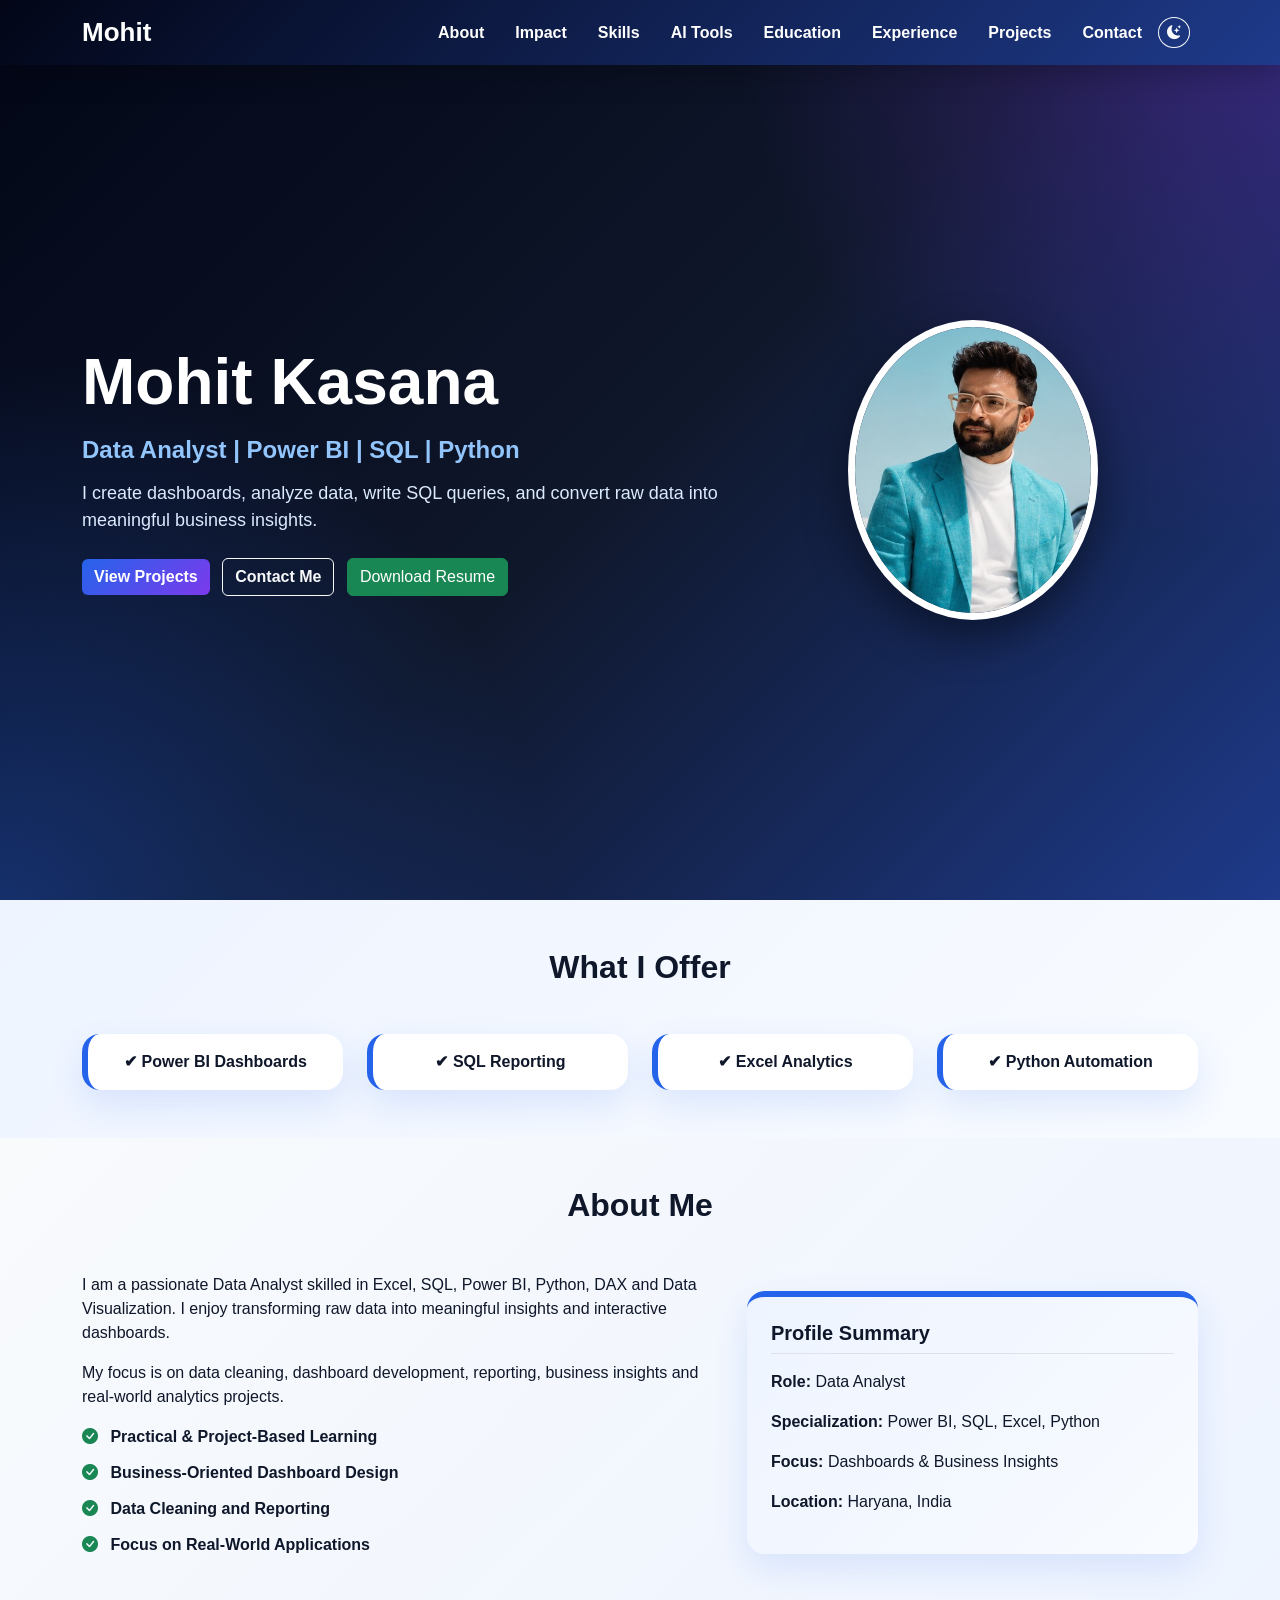
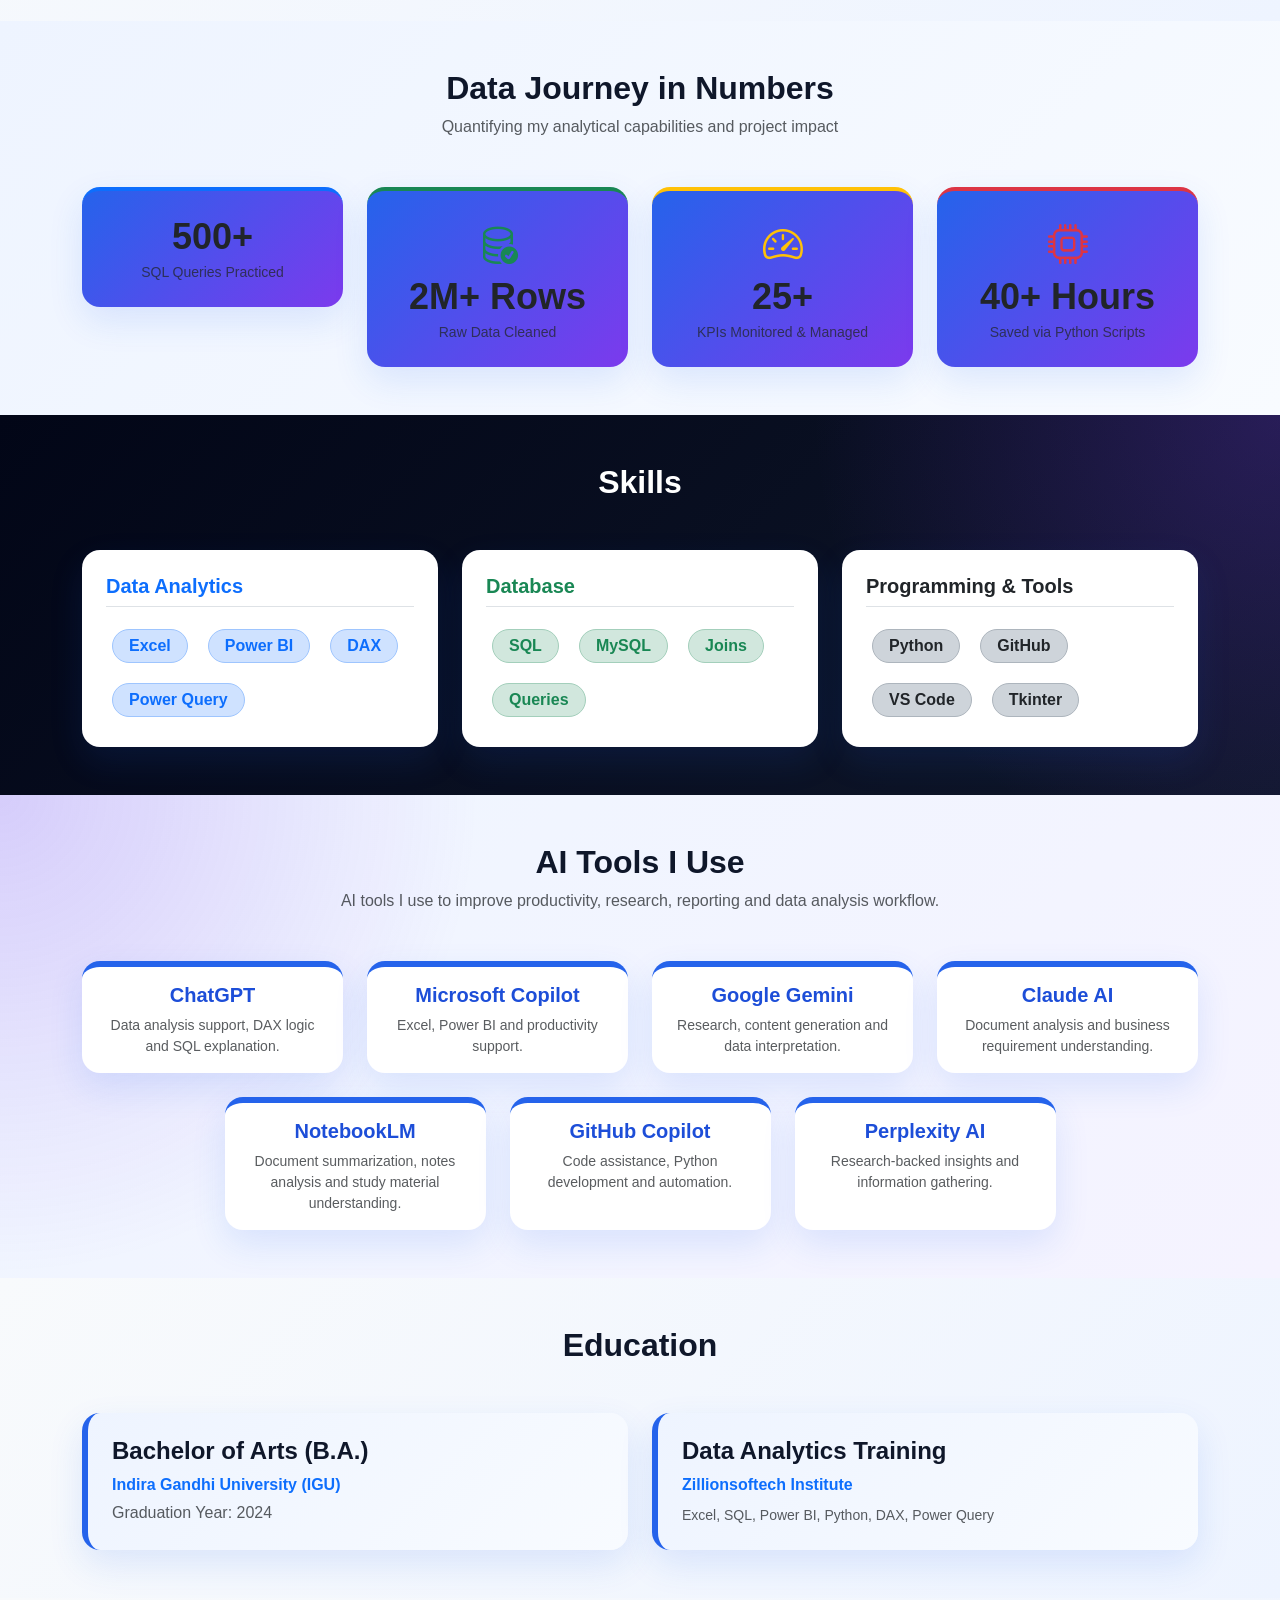
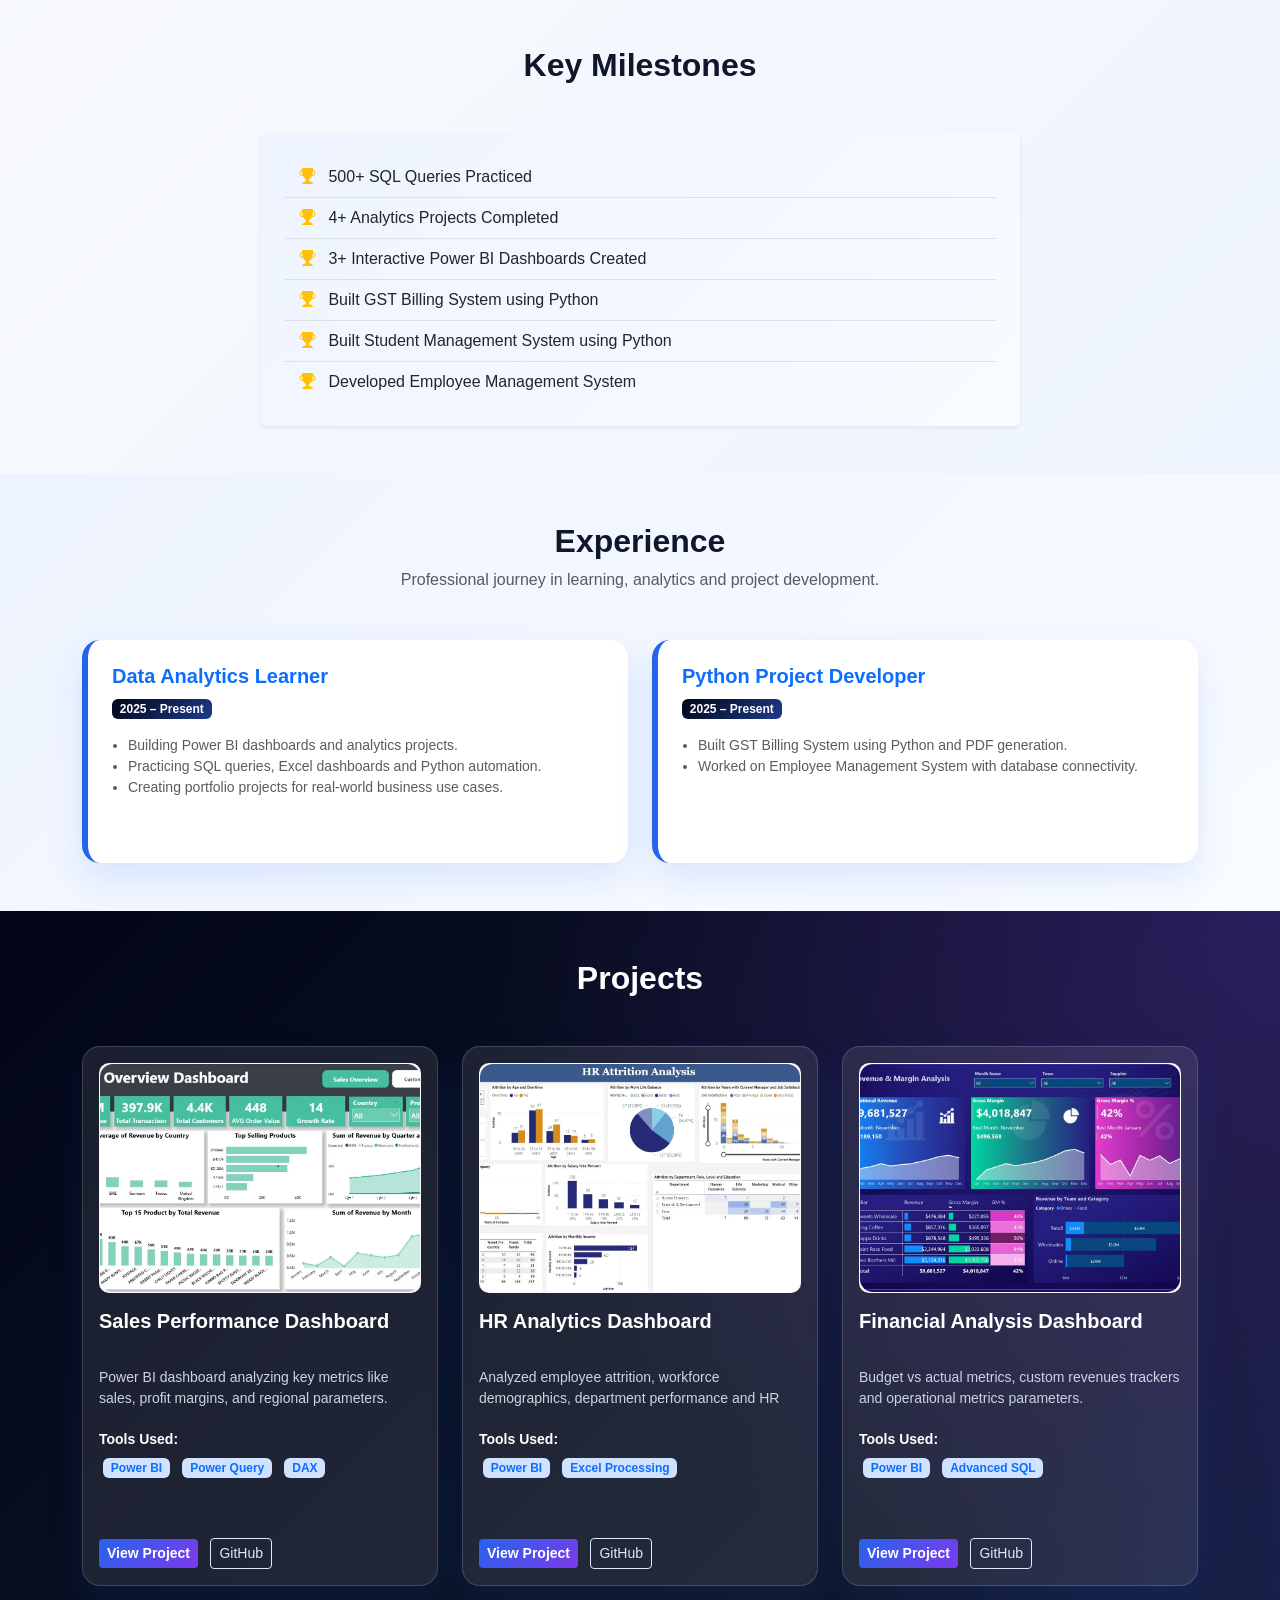
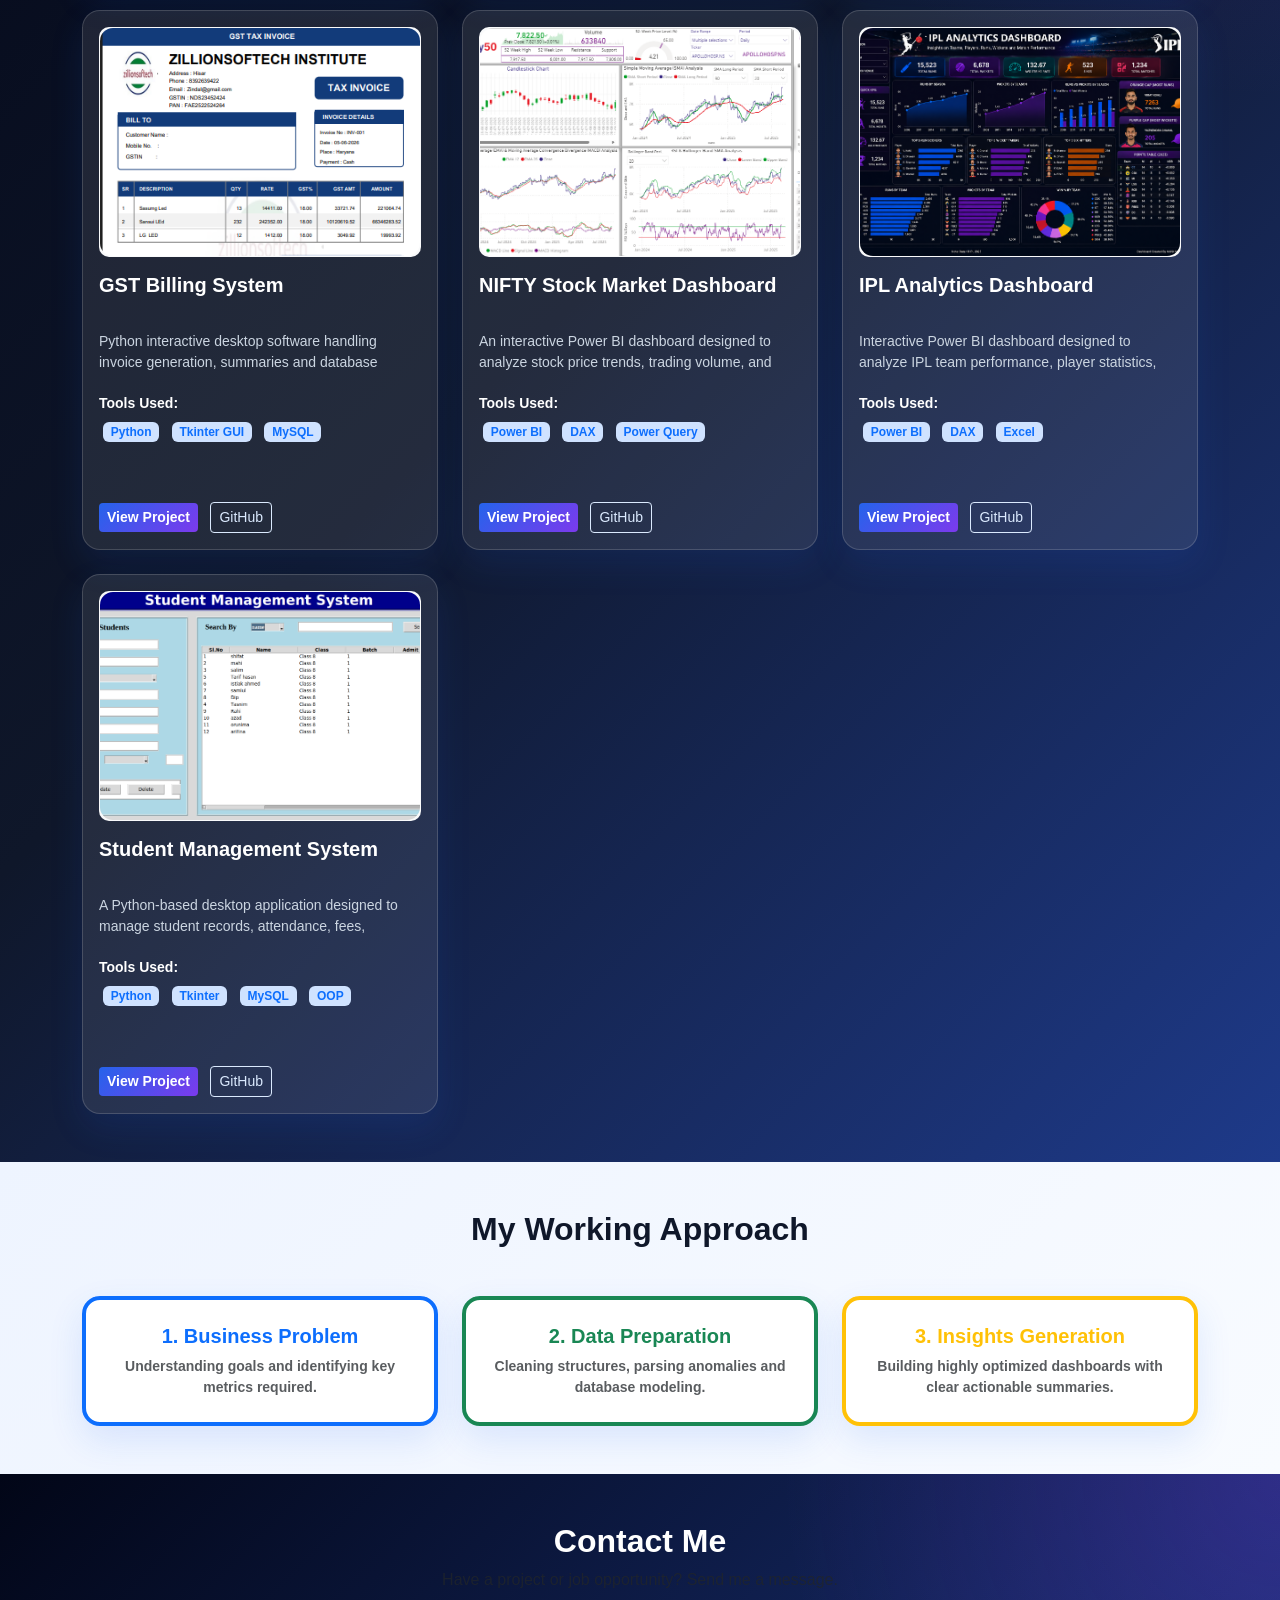
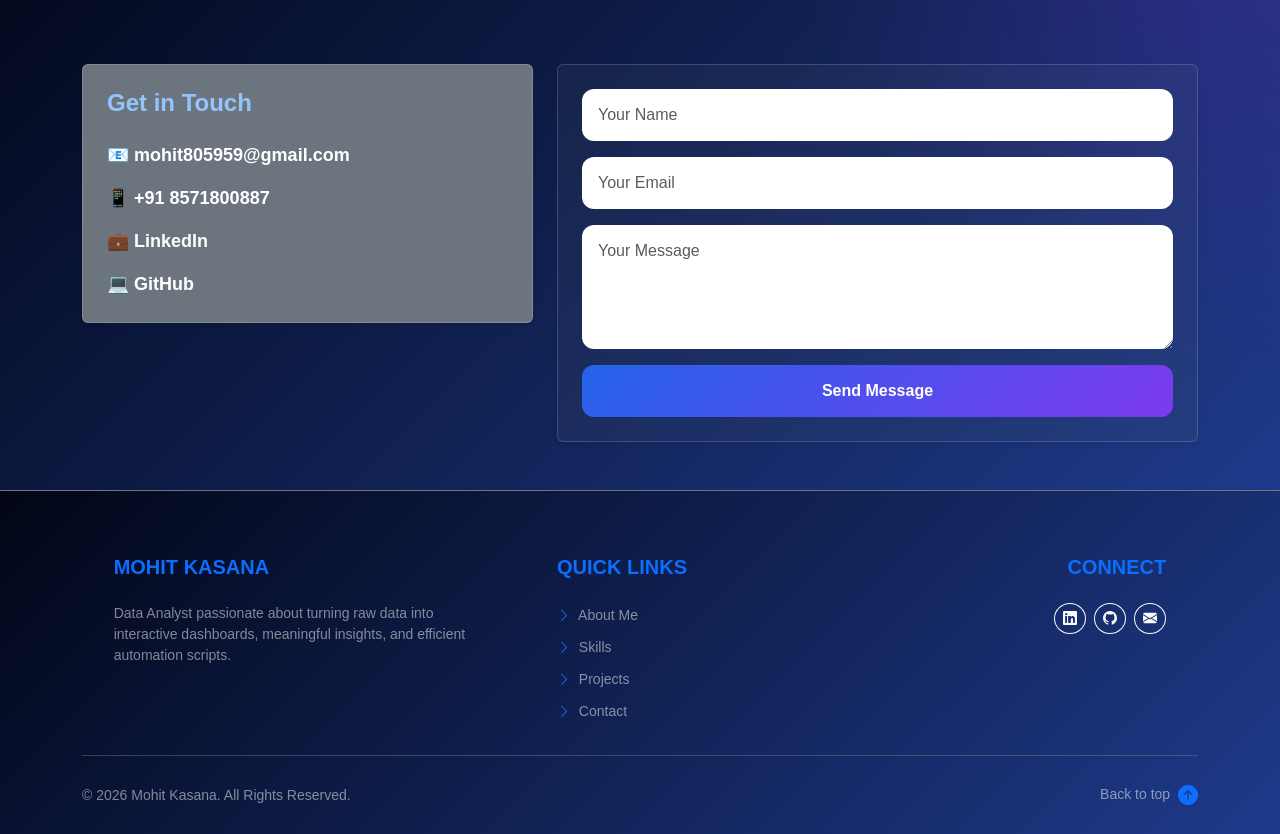
==== index.html @ 84d6a361 "Update index.html" ====
<!DOCTYPE html>
<html lang="en">
<head>
    <meta charset="UTF-8">
    <title>Mohit Kasana | Data Analyst</title>
    <meta name="viewport" content="width=device-width, initial-scale=1">

    <link rel="icon" type="image/x-icon" href="images/favicon.ico">
    <!-- Bootstrap 5 CSS -->
    <link href="https://cdn.jsdelivr.net/npm/bootstrap@5.3.3/dist/css/bootstrap.min.css" rel="stylesheet">
    <!-- Bootstrap Icons -->
    <link href="https://cdn.jsdelivr.net/npm/bootstrap-icons/font/bootstrap-icons.css" rel="stylesheet">
    <link rel="stylesheet" href="style.css">
    
    <style>
        html {
            scroll-behavior: smooth;
        }
        /* Custom Dark Mode Rules */
        [data-bs-theme="dark"] .bg-white,
        [data-bs-theme="dark"] .bg-light {
            background-color: #212529 !important;
            color: #f8f9fa !important;
        }
        [data-bs-theme="dark"] .skill-card, 
        [data-bs-theme="dark"] .project-card,
        [data-bs-theme="dark"] .education-card,
        [data-bs-theme="dark"] .metric-card,
        [data-bs-theme="dark"] .ai-card,
        [data-bs-theme="dark"] .approach-card {
            background-color: #2b3035 !important;
            color: #f8f9fa !important;
        }
        [data-bs-theme="dark"] .text-dark {
            color: #f8f9fa !important;
        }
        .metric-card {
            transition: transform 0.3s ease;
        }
        .metric-card:hover {
            transform: translateY(-5px);
        }
        .embed-container {
            position: relative;
            padding-bottom: 56.25%;
            height: 0;
            overflow: hidden;
            max-width: 100%;
        }
        .embed-container iframe {
            position: absolute;
            top: 0;
            left: 0;
            width: 100%;
            height: 100%;
        }
    </style>
</head>
<body>

<nav class="navbar navbar-expand-lg navbar-dark fixed-top custom-navbar bg-dark">
    <div class="container">
        <a class="navbar-brand fw-bold" href="#">Mohit</a>

        <div class="d-flex align-items-center order-lg-3 ms-2">
            <button class="btn btn-outline-light btn-sm rounded-circle me-2" id="darkModeToggle" title="Toggle Dark/Light Mode">
                <i class="bi bi-moon-stars-fill"></i>
            </button>
        </div>

        <button class="navbar-toggler" data-bs-toggle="collapse" data-bs-target="#menu" aria-controls="menu" aria-expanded="false" aria-label="Toggle navigation">
            <span class="navbar-toggler-icon"></span>
        </button>

        <div class="collapse navbar-collapse" id="menu">
            <ul class="navbar-nav ms-auto">
                <li class="nav-item"><a class="nav-link" href="#about">About</a></li>
                <li class="nav-item"><a class="nav-link" href="#metrics">Impact</a></li>
                <li class="nav-item"><a class="nav-link" href="#skills">Skills</a></li>
                <li class="nav-item"><a class="nav-link" href="#ai-tools">AI Tools</a></li>
                <li class="nav-item"><a class="nav-link" href="#education">Education</a></li>
                <li class="nav-item"><a class="nav-link" href="#experience">Experience</a></li>
                <li class="nav-item"><a class="nav-link" href="#projects">Projects</a></li>
                <li class="nav-item"><a class="nav-link" href="#contact">Contact</a></li>
            </ul>
        </div>
    </div>
</nav>

<!-- Hero Section -->
<section class="hero" style="padding-top: 100px; padding-bottom: 60px;">
    <div class="container">
        <div class="row align-items-center">
            <div class="col-md-7">
                <h1>Mohit Kasana</h1>
                <h4>Data Analyst | Power BI | SQL | Python</h4>
                <p>
                    I create dashboards, analyze data, write SQL queries,
                    and convert raw data into meaningful business insights.
                </p>
                <div class="hero-buttons mt-4">
                    <a href="#projects" class="btn btn-primary me-2">View Projects</a>
                    <a href="#contact" class="btn btn-outline-light me-2">Contact Me</a>
                    <a href="resume.pdf" download class="btn btn-success">Download Resume</a>
                </div>
            </div>
            <div class="col-md-5 text-center mt-4 mt-md-0">
                <img src="images/profile.jpg" class="profile-img img-fluid rounded-circle" alt="Mohit Kasana" style="max-width: 250px;">
            </div>
        </div>
    </div>
</section>

<!-- Offers Section -->
<section class="section bg-light py-5">
    <div class="container">
        <h2 class="text-center mb-5 fw-bold">What I Offer</h2>
        <div class="row g-4">
            <div class="col-md-3">
                <div class="offer-card p-3 text-center shadow-sm bg-white rounded fw-semibold">✔ Power BI Dashboards</div>
            </div>
            <div class="col-md-3">
                <div class="offer-card p-3 text-center shadow-sm bg-white rounded fw-semibold">✔ SQL Reporting</div>
            </div>
            <div class="col-md-3">
                <div class="offer-card p-3 text-center shadow-sm bg-white rounded fw-semibold">✔ Excel Analytics</div>
            </div>
            <div class="col-md-3">
                <div class="offer-card p-3 text-center shadow-sm bg-white rounded fw-semibold">✔ Python Automation</div>
            </div>
        </div>
    </div>
</section>

<!-- About Section -->
<section id="about" class="section py-5">
    <div class="container">
        <h2 class="text-center mb-5 fw-bold">About Me</h2>
        <div class="row align-items-center">
            <div class="col-md-7">
                <p>
                    I am a passionate Data Analyst skilled in Excel, SQL, Power BI,
                    Python, DAX and Data Visualization. I enjoy transforming raw data
                    into meaningful insights and interactive dashboards.
                </p>
                <p>
                    My focus is on data cleaning, dashboard development, reporting,
                    business insights and real-world analytics projects.
                </p>
                <ul class="check-list list-unstyled fs-6 mt-3">
                    <li class="mb-2"><i class="bi bi-check-circle-fill text-success me-2"></i> Practical & Project-Based Learning</li>
                    <li class="mb-2"><i class="bi bi-check-circle-fill text-success me-2"></i> Business-Oriented Dashboard Design</li>
                    <li class="mb-2"><i class="bi bi-check-circle-fill text-success me-2"></i> Data Cleaning and Reporting</li>
                    <li class="mb-2"><i class="bi bi-check-circle-fill text-success me-2"></i> Focus on Real-World Applications</li>
                </ul>
            </div>
            <div class="col-md-5 mt-4 mt-md-0">
                <div class="summary-box p-4 bg-light shadow-sm rounded">
                    <h5 class="border-bottom pb-2 mb-3 fw-bold">Profile Summary</h5>
                    <p><b>Role:</b> Data Analyst</p>
                    <p><b>Specialization:</b> Power BI, SQL, Excel, Python</p>
                    <p><b>Focus:</b> Dashboards & Business Insights</p>
                    <p><b>Location:</b> Haryana, India</p>
                </div>
            </div>
        </div>
    </div>
</section>

<!-- Metrics Section -->
<section id="metrics" class="section bg-light py-5">
    <div class="container">
        <h2 class="text-center mb-2 fw-bold">Data Journey in Numbers</h2>
        <p class="text-center text-muted mb-5">Quantifying my analytical capabilities and project impact</p>
        <div class="row g-4 text-center">
            <div class="col-md-3 col-sm-6">
                <div class="metric-card p-4 bg-white shadow-sm rounded border-top border-primary border-4">
                    <i class="bi bi-terminal-box text-primary fs-1 mb-2"></i>
                    <h3 class="fw-bold text-dark m-0">500+</h3>
                    <p class="text-muted small mb-0 mt-1">SQL Queries Practiced</p>
                </div>
            </div>
            <div class="col-md-3 col-sm-6">
                <div class="metric-card p-4 bg-white shadow-sm rounded border-top border-success border-4">
                    <i class="bi bi-database-check text-success fs-1 mb-2"></i>
                    <h3 class="fw-bold text-dark m-0">2M+ Rows</h3>
                    <p class="text-muted small mb-0 mt-1">Raw Data Cleaned</p>
                </div>
            </div>
            <div class="col-md-3 col-sm-6">
                <div class="metric-card p-4 bg-white shadow-sm rounded border-top border-warning border-4">
                    <i class="bi bi-speedometer2 text-warning fs-1 mb-2"></i>
                    <h3 class="fw-bold text-dark m-0">25+</h3>
                    <p class="text-muted small mb-0 mt-1">KPIs Monitored & Managed</p>
                </div>
            </div>
            <div class="col-md-3 col-sm-6">
                <div class="metric-card p-4 bg-white shadow-sm rounded border-top border-danger border-4">
                    <i class="bi bi-cpu text-danger fs-1 mb-2"></i>
                    <h3 class="fw-bold text-dark m-0">40+ Hours</h3>
                    <p class="text-muted small mb-0 mt-1">Saved via Python Scripts</p>
                </div>
            </div>
        </div>
    </div>
</section>

<!-- Skills Section -->
<section id="skills" class="section py-5">
    <div class="container">
        <h2 class="text-center mb-5 fw-bold">Skills</h2>
        <div class="row g-4">
            <div class="col-md-4">
                <div class="skill-card p-4 bg-white shadow-sm rounded h-100 border-0">
                    <h5 class="border-bottom pb-2 mb-3 text-primary fw-bold">Data Analytics</h5>
                    <div class="d-flex flex-wrap gap-2">
                        <span class="badge bg-primary-subtle text-primary border border-primary-subtle px-3 py-2 rounded-pill fs-6">Excel</span>
                        <span class="badge bg-primary-subtle text-primary border border-primary-subtle px-3 py-2 rounded-pill fs-6">Power BI</span>
                        <span class="badge bg-primary-subtle text-primary border border-primary-subtle px-3 py-2 rounded-pill fs-6">DAX</span>
                        <span class="badge bg-primary-subtle text-primary border border-primary-subtle px-3 py-2 rounded-pill fs-6">Power Query</span>
                    </div>
                </div>
            </div>
            <div class="col-md-4">
                <div class="skill-card p-4 bg-white shadow-sm rounded h-100 border-0">
                    <h5 class="border-bottom pb-2 mb-3 text-success fw-bold">Database</h5>
                    <div class="d-flex flex-wrap gap-2">
                        <span class="badge bg-success-subtle text-success border border-success-subtle px-3 py-2 rounded-pill fs-6">SQL</span>
                        <span class="badge bg-success-subtle text-success border border-success-subtle px-3 py-2 rounded-pill fs-6">MySQL</span>
                        <span class="badge bg-success-subtle text-success border border-success-subtle px-3 py-2 rounded-pill fs-6">Joins</span>
                        <span class="badge bg-success-subtle text-success border border-success-subtle px-3 py-2 rounded-pill fs-6">Queries</span>
                    </div>
                </div>
            </div>
            <div class="col-md-4">
                <div class="skill-card p-4 bg-white shadow-sm rounded h-100 border-0">
                    <h5 class="border-bottom pb-2 mb-3 text-dark fw-bold">Programming & Tools</h5>
                    <div class="d-flex flex-wrap gap-2">
                        <span class="badge bg-dark-subtle text-dark border border-dark-subtle px-3 py-2 rounded-pill fs-6">Python</span>
                        <span class="badge bg-dark-subtle text-dark border border-dark-subtle px-3 py-2 rounded-pill fs-6">GitHub</span>
                        <span class="badge bg-dark-subtle text-dark border border-dark-subtle px-3 py-2 rounded-pill fs-6">VS Code</span>
                        <span class="badge bg-dark-subtle text-dark border border-dark-subtle px-3 py-2 rounded-pill fs-6">Tkinter</span>
                    </div>
                </div>
            </div>
        </div>
    </div>
</section>

<!-- AI Tools Section -->
<section id="ai-tools" class="section bg-light py-5">
    <div class="container">
        <h2 class="text-center mb-2 fw-bold">AI Tools I Use</h2>
        <p class="text-center text-muted mb-5">AI tools I use to improve productivity, research, reporting and data analysis workflow.</p>
        <div class="row g-4 justify-content-center">
            <div class="col-md-4 col-lg-3">
                <div class="ai-card p-3 bg-white shadow-sm rounded h-100 text-center">
                    <h5 class="fw-bold">ChatGPT</h5>
                    <p class="small text-muted mb-0">Data analysis support, DAX logic and SQL explanation.</p>
                </div>
            </div>
            <div class="col-md-4 col-lg-3">
                <div class="ai-card p-3 bg-white shadow-sm rounded h-100 text-center">
                    <h5 class="fw-bold">Microsoft Copilot</h5>
                    <p class="small text-muted mb-0">Excel, Power BI and productivity support.</p>
                </div>
            </div>
            <div class="col-md-4 col-lg-3">
                <div class="ai-card p-3 bg-white shadow-sm rounded h-100 text-center">
                    <h5 class="fw-bold">Google Gemini</h5>
                    <p class="small text-muted mb-0">Research, content generation and data interpretation.</p>
                </div>
            </div>
            <div class="col-md-4 col-lg-3">
                <div class="ai-card p-3 bg-white shadow-sm rounded h-100 text-center">
                    <h5 class="fw-bold">Claude AI</h5>
                    <p class="small text-muted mb-0">Document analysis and business requirement understanding.</p>
                </div>
            </div>
            <div class="col-md-4 col-lg-3">
                <div class="ai-card p-3 bg-white shadow-sm rounded h-100 text-center">
                    <h5 class="fw-bold">NotebookLM</h5>
                    <p class="small text-muted mb-0">Document summarization, notes analysis and study material understanding.</p>
                </div>
            </div>
            <div class="col-md-4 col-lg-3">
                <div class="ai-card p-3 bg-white shadow-sm rounded h-100 text-center">
                    <h5 class="fw-bold">GitHub Copilot</h5>
                    <p class="small text-muted mb-0">Code assistance, Python development and automation.</p>
                </div>
            </div>
            <div class="col-md-4 col-lg-3">
                <div class="ai-card p-3 bg-white shadow-sm rounded h-100 text-center">
                    <h5 class="fw-bold">Perplexity AI</h5>
                    <p class="small text-muted mb-0">Research-backed insights and information gathering.</p>
                </div>
            </div>
        </div>
    </div>
</section>

<!-- Education Section -->
<section id="education" class="section py-5">
    <div class="container">
        <h2 class="text-center mb-5 fw-bold">Education</h2>
        <div class="row g-4 justify-content-center">
            <div class="col-md-6">
                <div class="education-card p-4 bg-light shadow-sm rounded h-100">
                    <h4 class="fw-bold">Bachelor of Arts (B.A.)</h4>
                    <p class="text-primary mb-1"><strong>Indira Gandhi University (IGU)</strong></p>
                    <p class="text-muted mb-0">Graduation Year: 2024</p>
                </div>
            </div>
            <div class="col-md-6">
                <div class="education-card p-4 bg-light shadow-sm rounded h-100">
                    <h4 class="fw-bold">Data Analytics Training</h4>
                    <p class="text-primary mb-2"><strong>Zillionsoftech Institute</strong></p>
                    <p class="small text-muted mb-0">Excel, SQL, Power BI, Python, DAX, Power Query</p>
                </div>
            </div>
        </div>
    </div>
</section>

<!-- Key Milestones Section -->
<section id="achievements" class="section py-5">
    <div class="container">
        <h2 class="text-center mb-5 fw-bold">Key Milestones</h2>
        <div class="row justify-content-center">
            <div class="col-md-8 shadow-sm bg-light p-4 rounded">
                <ul class="list-group list-group-flush fs-6 bg-transparent">
                    <li class="list-group-item bg-transparent"><i class="bi bi-trophy-fill text-warning me-2"></i> 500+ SQL Queries Practiced</li>
                    <li class="list-group-item bg-transparent"><i class="bi bi-trophy-fill text-warning me-2"></i> 4+ Analytics Projects Completed</li>
                    <li class="list-group-item bg-transparent"><i class="bi bi-trophy-fill text-warning me-2"></i> 3+ Interactive Power BI Dashboards Created</li>
                    <li class="list-group-item bg-transparent"><i class="bi bi-trophy-fill text-warning me-2"></i> Built GST Billing System using Python</li>
                    <li class="list-group-item bg-transparent"><i class="bi bi-trophy-fill text-warning me-2"></i> Built Student Management System using Python</li>
                    <li class="list-group-item bg-transparent"><i class="bi bi-trophy-fill text-warning me-2"></i> Developed Employee Management System</li>
                </ul>
            </div>
        </div>
    </div>
</section>

<!-- Experience Section -->
<section id="experience" class="section bg-light py-5">
    <div class="container">
        <h2 class="text-center mb-2 fw-bold">Experience</h2>
        <p class="text-center text-muted mb-5">Professional journey in learning, analytics and project development.</p>
        <div class="row g-4 justify-content-center">
            <div class="col-md-6">
                <div class="timeline-item p-4 bg-white shadow-sm rounded h-100">
                    <h5 class="text-primary fw-bold">Data Analytics Learner</h5>
                    <span class="badge bg-dark mb-3">2025 – Present</span>
                    <ul class="small ps-3 text-muted">
                        <li>Building Power BI dashboards and analytics projects.</li>
                        <li>Practicing SQL queries, Excel dashboards and Python automation.</li>
                        <li>Creating portfolio projects for real-world business use cases.</li>
                    </ul>
                </div>
            </div>
            <div class="col-md-6">
                <div class="timeline-item p-4 bg-white shadow-sm rounded h-100">
                    <h5 class="text-primary fw-bold">Python Project Developer</h5>
                    <span class="badge bg-dark mb-3">2025 – Present</span>
                    <ul class="small ps-3 text-muted">
                        <li>Built GST Billing System using Python and PDF generation.</li>
                        <li>Worked on Employee Management System with database connectivity.</li>
                    </ul>
                </div>
            </div>
        </div>
    </div>
</section>

<!-- Projects Section -->
<section id="projects" class="section py-5 bg-light">
    <div class="container">
        <h2 class="text-center mb-5 fw-bold">Projects</h2>

        <style>
            /* Same size project cards */
            #projects .project-card {
                height: 540px !important;
                display: flex !important;
                flex-direction: column !important;
                overflow: hidden !important;
            }

            #projects .project-thumb {
                height: 230px !important;
                width: 100% !important;
                overflow: hidden !important;
                border-radius: 10px !important;
                background-color: #f8f9fa !important;
                flex-shrink: 0 !important;
            }

            #projects .project-thumb img {
                width: 100% !important;
                height: 100% !important;
                object-fit: cover !important;
                object-position: top center !important;
            }

            #projects .project-card h5 {
                min-height: 50px !important;
                margin-bottom: 8px !important;
            }

            #projects .project-desc {
                height: 72px !important;
                overflow: hidden !important;
                display: -webkit-box !important;
                -webkit-line-clamp: 3 !important;
                -webkit-box-orient: vertical !important;
            }

            #projects .project-tools {
                min-height: 85px !important;
            }

            #projects .project-buttons {
                margin-top: auto !important;
            }
        </style>

        <div class="row g-4">

            <!-- Project 1 -->
            <div class="col-md-6 col-lg-4">
                <div class="project-card p-3 bg-white shadow-sm rounded h-100">
                    <div class="project-thumb mb-3">
                        <img src="images/sales_dashboard.png" alt="Sales Dashboard">
                    </div>

                    <h5 class="fw-bold text-dark">Sales Performance Dashboard</h5>

                    <p class="text-muted small project-desc">
                        Power BI dashboard analyzing key metrics like sales, profit margins, and regional parameters.
                    </p>

                    <div class="project-tools mb-3">
                        <strong class="small text-dark d-block mb-1">Tools Used:</strong>
                        <span class="badge bg-primary-subtle text-primary m-1">Power BI</span>
                        <span class="badge bg-primary-subtle text-primary m-1">Power Query</span>
                        <span class="badge bg-primary-subtle text-primary m-1">DAX</span>
                    </div>

                    <div class="project-buttons">
                        <a href="sales_dashboard.html?v=2" class="btn btn-primary btn-sm me-2">View Project</a>
                        <a href="https://github.com/mohit8059/sales_dashboard" class="btn btn-outline-dark btn-sm" target="_blank">GitHub</a>
                    </div>
                </div>
            </div>

            <!-- Project 2 -->
            <div class="col-md-6 col-lg-4">
                <div class="project-card p-3 bg-white shadow-sm rounded h-100">
                    <div class="project-thumb mb-3">
                        <img src="images/hr_dashboard.png" alt="HR Dashboard">
                    </div>

                    <h5 class="fw-bold text-dark">HR Analytics Dashboard</h5>

                    <p class="text-muted small project-desc">
                        Analyzed employee attrition, workforce demographics, department performance and HR trends.
                    </p>

                    <div class="project-tools mb-3">
                        <strong class="small text-dark d-block mb-1">Tools Used:</strong>
                        <span class="badge bg-primary-subtle text-primary m-1">Power BI</span>
                        <span class="badge bg-primary-subtle text-primary m-1">Excel Processing</span>
                    </div>

                    <div class="project-buttons">
                        <a href="hr_dashboard.html?v=2" class="btn btn-primary btn-sm me-2">View Project</a>
                        <a href="https://github.com/mohit8059/hr_dashboard" class="btn btn-outline-dark btn-sm" target="_blank">GitHub</a>
                    </div>
                </div>
            </div>

            <!-- Project 3 -->
            <div class="col-md-6 col-lg-4">
                <div class="project-card p-3 bg-white shadow-sm rounded h-100">
                    <div class="project-thumb mb-3">
                        <img src="images/financial_dashboard.png" alt="Financial Dashboard">
                    </div>

                    <h5 class="fw-bold text-dark">Financial Analysis Dashboard</h5>

                    <p class="text-muted small project-desc">
                        Budget vs actual metrics, custom revenues trackers and operational metrics parameters.
                    </p>

                    <div class="project-tools mb-3">
                        <strong class="small text-dark d-block mb-1">Tools Used:</strong>
                        <span class="badge bg-primary-subtle text-primary m-1">Power BI</span>
                        <span class="badge bg-primary-subtle text-primary m-1">Advanced SQL</span>
                    </div>

                    <div class="project-buttons">
                        <a href="financial_dashboard.html?v=2" class="btn btn-primary btn-sm me-2">View Project</a>
                        <a href="https://github.com/mohit8059/FInancial_Dashboard" class="btn btn-outline-dark btn-sm" target="_blank">GitHub</a>
                    </div>
                </div>
            </div>

            <!-- Project 4 -->
            <div class="col-md-6 col-lg-4">
                <div class="project-card p-3 bg-white shadow-sm rounded h-100">
                    <div class="project-thumb mb-3">
                        <img src="images/gst_billing_system.png" alt="GST Billing System">
                    </div>

                    <h5 class="fw-bold text-dark">GST Billing System</h5>

                    <p class="text-muted small project-desc">
                        Python interactive desktop software handling invoice generation, summaries and database connections.
                    </p>

                    <div class="project-tools mb-3">
                        <strong class="small text-dark d-block mb-1">Tools Used:</strong>
                        <span class="badge bg-primary-subtle text-primary m-1">Python</span>
                        <span class="badge bg-primary-subtle text-primary m-1">Tkinter GUI</span>
                        <span class="badge bg-primary-subtle text-primary m-1">MySQL</span>
                    </div>

                    <div class="project-buttons">
                        <a href="gst_billing_system.html?v=2" class="btn btn-primary btn-sm me-2">View Project</a>
                        <a href="https://github.com/mohit8059/gst_billing_system" class="btn btn-outline-dark btn-sm" target="_blank">GitHub</a>
                    </div>
                </div>
            </div>

            <!-- Project 5 -->
            <div class="col-md-6 col-lg-4">
                <div class="project-card p-3 bg-white shadow-sm rounded h-100">
                    <div class="project-thumb mb-3">
                        <img src="images/nifty_dashboard.png" alt="NIFTY Dashboard">
                    </div>

                    <h5 class="fw-bold text-dark">NIFTY Stock Market Dashboard</h5>

                    <p class="text-muted small project-desc">
                        An interactive Power BI dashboard designed to analyze stock price trends, trading volume, and returns.
                    </p>

                    <div class="project-tools mb-3">
                        <strong class="small text-dark d-block mb-1">Tools Used:</strong>
                        <span class="badge bg-primary-subtle text-primary m-1">Power BI</span>
                        <span class="badge bg-primary-subtle text-primary m-1">DAX</span>
                        <span class="badge bg-primary-subtle text-primary m-1">Power Query</span>
                    </div>

                    <div class="project-buttons">
                        <a href="nifty_dashboard.html?v=2" class="btn btn-primary btn-sm me-2">View Project</a>
                        <a href="https://github.com/mohit8059/nifty_dashboard" class="btn btn-outline-dark btn-sm" target="_blank">GitHub</a>
                    </div>
                </div>
            </div>

            <!-- Project 6 -->
            <div class="col-md-6 col-lg-4">
                <div class="project-card p-3 bg-white shadow-sm rounded h-100">
                    <div class="project-thumb mb-3">
                        <img src="images/ipl_analytics_dashboard.png" alt="IPL Dashboard">
                    </div>

                    <h5 class="fw-bold text-dark">IPL Analytics Dashboard</h5>

                    <p class="text-muted small project-desc">
                        Interactive Power BI dashboard designed to analyze IPL team performance, player statistics, and match trends.
                    </p>

                    <div class="project-tools mb-3">
                        <strong class="small text-dark d-block mb-1">Tools Used:</strong>
                        <span class="badge bg-primary-subtle text-primary m-1">Power BI</span>
                        <span class="badge bg-primary-subtle text-primary m-1">DAX</span>
                        <span class="badge bg-primary-subtle text-primary m-1">Excel</span>
                    </div>

                    <div class="project-buttons">
                        <a href="ipl_analytics_dashboard.html?v=2" class="btn btn-primary btn-sm me-2">View Project</a>
                        <a href="https://github.com/mohit8059/ipl_analytics_dashboard" class="btn btn-outline-dark btn-sm" target="_blank">GitHub</a>
                    </div>
                </div>
            </div>

            <!-- Project 7 -->
            <div class="col-md-6 col-lg-4">
                <div class="project-card p-3 bg-white shadow-sm rounded h-100">
                    <div class="project-thumb mb-3">
                        <img src="images/student_management_system.png" alt="Student Management System">
                    </div>

                    <h5 class="fw-bold text-dark">Student Management System</h5>

                    <p class="text-muted small project-desc">
                        A Python-based desktop application designed to manage student records, attendance, fees, courses, reports and role-based access.
                    </p>

                    <div class="project-tools mb-3">
                        <strong class="small text-dark d-block mb-1">Tools Used:</strong>
                        <span class="badge bg-primary-subtle text-primary m-1">Python</span>
                        <span class="badge bg-primary-subtle text-primary m-1">Tkinter</span>
                        <span class="badge bg-primary-subtle text-primary m-1">MySQL</span>
                        <span class="badge bg-primary-subtle text-primary m-1">OOP</span>
                    </div>

                    <div class="project-buttons">
                        <a href="student_management_system.html?v=2" class="btn btn-primary btn-sm me-2">View Project</a>
                        <a href="https://github.com/mohit8059/student_management_system" class="btn btn-outline-dark btn-sm" target="_blank">GitHub</a>
                    </div>
                </div>
            </div>

        </div>
    </div>
</section>
<!-- Working Approach Section -->
<section class="section bg-light py-5">
    <div class="container">
        <h2 class="text-center mb-5 fw-bold">My Working Approach</h2>
        <div class="row g-4 text-center">
            <div class="col-md-4">
                <div class="approach-card p-4 bg-white shadow-sm rounded border-bottom border-primary border-4">
                    <h5 class="text-primary fw-bold">1. Business Problem</h5>
                    <p class="small text-muted mb-0">Understanding goals and identifying key metrics required.</p>
                </div>
            </div>
            <div class="col-md-4">
                <div class="approach-card p-4 bg-white shadow-sm rounded border-bottom border-success border-4">
                    <h5 class="text-success fw-bold">2. Data Preparation</h5>
                    <p class="small text-muted mb-0">Cleaning structures, parsing anomalies and database modeling.</p>
                </div>
            </div>
            <div class="col-md-4">
                <div class="approach-card p-4 bg-white shadow-sm rounded border-bottom border-warning border-4">
                    <h5 class="text-warning fw-bold">3. Insights Generation</h5>
                    <p class="small text-muted mb-0">Building highly optimized dashboards with clear actionable summaries.</p>
                </div>
            </div>
        </div>
    </div>
</section>

<!-- Contact Section -->
<section id="contact" class="section bg-dark text-white py-5">
    <div class="container">
        <h2 class="text-white text-center mb-2 fw-bold">Contact Me</h2>
        <p class="text-center text-muted mb-5">Have a project or job opportunity? Send me a message.</p>

        <div class="row g-4 mt-4">
            <div class="col-md-5">
                <div class="contact-info-box p-4 bg-secondary bg-opacity-20 rounded shadow-sm">
                    <h4 class="mb-4 fw-bold">Get in Touch</h4>
                    <p class="mb-3">📧 <a href="mailto:mohit805959@gmail.com" class="text-white text-decoration-none">mohit805959@gmail.com</a></p>
                    <p class="mb-3">📱 <a href="tel:+918571800887" class="text-white text-decoration-none">+91 8571800887</a></p>
                    <p class="mb-3">💼 <a href="https://www.linkedin.com/in/mohit-kasana-202879412" target="_blank" class="text-white text-decoration-none">LinkedIn</a></p>
                    <p class="mb-0">💻 <a href="https://github.com/mohit8059" target="_blank" class="text-white text-decoration-none">GitHub</a></p>
                </div>
            </div>

            <div class="col-md-7">
                <form action="https://formsubmit.co/mohit805959@gmail.com" method="POST" class="contact-form bg-secondary bg-opacity-10 p-4 rounded shadow-sm">
                    <input type="hidden" name="_subject" value="New Portfolio Contact Message">
                    <div class="mb-3">
                        <input type="text" name="name" class="form-control" placeholder="Your Name" required>
                    </div>
                    <div class="mb-3">
                        <input type="email" name="email" class="form-control" placeholder="Your Email" required>
                    </div>
                    <div class="mb-3">
                        <textarea name="message" class="form-control" rows="4" placeholder="Your Message" required></textarea>
                    </div>
                    <button type="submit" class="btn btn-primary w-100">Send Message</button>
                </form>
            </div>
        </div>
    </div>
</section>
<!-- Footer Section -->
<footer class="bg-dark text-white pt-5 pb-4 border-top border-secondary border-opacity-20">
    <div class="container text-center text-md-start">
        <div class="row text-center text-md-start">
            
            <!-- Column 1: Short Bio -->
            <div class="col-md-4 col-lg-4 col-xl-4 mx-auto mt-3">
                <h5 class="text-uppercase mb-4 fw-bold text-primary">Mohit Kasana</h5>
                <!-- text-muted ki jagah text-white-50 use kiya hai jo dark mode me perfectly visible hota hai -->
                <p class="small text-white-50">
                    Data Analyst passionate about turning raw data into interactive dashboards, meaningful insights, and efficient automation scripts.
                </p>
            </div>

            <!-- Column 2: Quick Links -->
            <div class="col-md-4 col-lg-3 col-xl-3 mx-auto mt-3">
                <h5 class="text-uppercase mb-4 fw-bold text-primary">Quick Links</h5>
                <p class="mb-2"><a href="#about" class="text-white-50 text-decoration-none small transition-link"><i class="bi bi-chevron-right me-1 text-primary"></i> About Me</a></p>
                <p class="mb-2"><a href="#skills" class="text-white-50 text-decoration-none small transition-link"><i class="bi bi-chevron-right me-1 text-primary"></i> Skills</a></p>
                <p class="mb-2"><a href="#projects" class="text-white-50 text-decoration-none small transition-link"><i class="bi bi-chevron-right me-1 text-primary"></i> Projects</a></p>
                <p class="mb-2"><a href="#contact" class="text-white-50 text-decoration-none small transition-link"><i class="bi bi-chevron-right me-1 text-primary"></i> Contact</a></p>
            </div>

            <!-- Column 3: Social/Professional Links -->
            <div class="col-md-4 col-lg-3 col-xl-3 mx-auto mt-3 text-center text-md-end">
                <h5 class="text-uppercase mb-4 fw-bold text-primary">Connect</h5>
                <div class="d-flex justify-content-center justify-content-md-end gap-2 mt-2">
                    <a href="https://www.linkedin.com/in/mohit-kasana-202879412" target="_blank" class="btn btn-outline-light btn-sm rounded-circle"><i class="bi bi-linkedin"></i></a>
                    <a href="https://github.com/mohit8059" target="_blank" class="btn btn-outline-light btn-sm rounded-circle"><i class="bi bi-github"></i></a>
                    <a href="mailto:mohit805959@gmail.com" class="btn btn-outline-light btn-sm rounded-circle"><i class="bi bi-envelope-fill"></i></a>
                </div>
            </div>

        </div>

        <hr class="mb-4 mt-4 border-secondary opacity-50">

        <!-- Copyright Row & Back to Top -->
        <div class="row align-items-center">
            <div class="col-md-7 col-lg-8 text-center text-md-start">
                <p class="small text-white-50 mb-0">© 2026 Mohit Kasana. All Rights Reserved.</p>
            </div>
            <div class="col-md-5 col-lg-4 text-center text-md-end mt-3 mt-md-0">
                <a href="#" class="text-white-50 text-decoration-none small transition-link">
                    Back to top <i class="bi bi-arrow-up-circle-fill text-primary fs-5 ms-1 align-middle"></i>
                </a>
            </div>
        </div>
    </div>
</footer>

<!-- Bootstrap 5 JavaScript Bundle -->
<script src="https://cdn.jsdelivr.net/npm/bootstrap@5.3.3/dist/js/bootstrap.bundle.min.js"></script>
</body>
</html>
---- style.css ----
* {
    margin: 0;
    padding: 0;
    box-sizing: border-box;
    scroll-behavior: smooth;
}

:root {
    --dark: #020617;
    --navy: #0f172a;
    --blue: #2563eb;
    --sky: #60a5fa;
    --purple: #7c3aed;
    --light: #f8fafc;
    --muted: #cbd5e1;
    --card-bg: rgba(255,255,255,0.09);
    --card-border: rgba(255,255,255,0.16);
}

body {
    font-family: Arial, sans-serif;
    background: var(--dark);
    color: var(--light);
}

/* NAVBAR */
.custom-navbar,
.navbar {
    background: rgba(15, 23, 42, 0.92) !important;
    backdrop-filter: blur(14px);
    box-shadow: 0 8px 30px rgba(0,0,0,0.25);
}

.navbar-brand {
    font-size: 26px;
    color: white !important;
}

.nav-link {
    color: white !important;
    margin-left: 15px;
    font-weight: 600;
}

.nav-link:hover {
    color: var(--sky) !important;
}

/* HERO */
.hero {
    min-height: 100vh;
    background:
        radial-gradient(circle at top right, rgba(124,58,237,0.35), transparent 35%),
        radial-gradient(circle at bottom left, rgba(37,99,235,0.35), transparent 35%),
        linear-gradient(135deg, #020617, #0f172a, #1e3a8a);
    color: white;
    display: flex;
    align-items: center;
    padding-top: 90px;
}

.hero h1 {
    font-size: 64px;
    font-weight: 900;
    margin-bottom: 15px;
}

.hero h4 {
    color: #93c5fd;
    margin: 15px 0;
    font-weight: 700;
}

.hero p {
    font-size: 18px;
    max-width: 650px;
    color: #dbeafe;
}

.profile-img {
    width: 300px;
    height: 300px;
    border-radius: 50%;
    object-fit: cover;
    object-position: center top;
    border: 7px solid white;
    box-shadow: 0 18px 45px rgba(0,0,0,0.45);
}

/* COMMON SECTION */
.section {
    padding: 80px 0;
    background: linear-gradient(135deg, #f8fafc, #eef4ff);
    color: #0f172a;
}

.section h2 {
    text-align: center;
    font-weight: 900;
    margin-bottom: 35px;
    color: #0f172a;
}

.bg-light {
    background: linear-gradient(135deg, #eef4ff, #f8fbff) !important;
}

.bg-dark {
    background: linear-gradient(135deg, #020617, #1e3a8a) !important;
}

.small-heading {
    color: var(--blue);
    font-weight: bold;
    margin-bottom: 25px;
}

/* CARDS */
.offer-card,
.program-card,
.approach-card,
.summary-box,
.skill-card,
.project-card,
.education-card,
.ai-card,
.metric-card,
.timeline-item,
.cert-card,
.achievement-card {
    border-radius: 18px !important;
    padding: 25px;
    box-shadow: 0 14px 35px rgba(37, 99, 235, 0.12) !important;
    transition: 0.3s ease;
}

.offer-card:hover,
.program-card:hover,
.approach-card:hover,
.skill-card:hover,
.project-card:hover,
.education-card:hover,
.ai-card:hover,
.metric-card:hover,
.cert-card:hover,
.achievement-card:hover {
    transform: translateY(-8px);
}

/* WHAT I OFFER */
.offer-card {
    background: white;
    color: #0f172a;
    font-weight: bold;
    border-left: 6px solid var(--blue);
}

/* ABOUT */
.check-list {
    list-style: none;
    padding-left: 0;
}

.check-list li {
    margin: 12px 0;
    font-weight: 600;
}

.summary-box {
    background: white;
    color: #0f172a;
    border-top: 6px solid var(--blue);
}

/* METRICS / STATS */
.metric-card,
.stat-box {
    background: linear-gradient(135deg, #2563eb, #7c3aed) !important;
    color: white !important;
    border-radius: 20px;
    padding: 25px;
    box-shadow: 0 15px 35px rgba(37,99,235,0.25);
}

.metric-card h3,
.stat-box h3 {
    font-size: 36px;
    font-weight: 900;
}

/* SKILLS */
#skills {
    background:
        radial-gradient(circle at top right, rgba(124,58,237,0.25), transparent 35%),
        linear-gradient(135deg, #020617, #0f172a);
    color: white;
}

#skills h2 {
    color: white;
}

.skill-card {
    background: rgba(255,255,255,0.09);
    border: 1px solid rgba(255,255,255,0.16);
    color: white;
    height: 100%;
}

.skill-card h5 {
    color: #93c5fd;
    font-weight: 800;
}

.skill-card span {
    display: inline-block;
    background: rgba(96,165,250,0.16);
    color: #bfdbfe;
    padding: 8px 14px;
    border-radius: 20px;
    margin: 6px;
    font-weight: bold;
}

/* AI TOOLS */
.ai-section,
#ai-tools {
    background:
        radial-gradient(circle at top left, rgba(124,58,237,0.22), transparent 35%),
        linear-gradient(135deg, #eff6ff, #f5f3ff) !important;
}

.ai-card {
    height: 100%;
    background: white;
    color: #0f172a;
    text-align: center;
    border-top: 6px solid var(--blue);
}

.ai-card h5 {
    color: #1d4ed8;
    font-weight: 900;
}

/* EDUCATION */
.education-card {
    background: white;
    color: #0f172a;
    border-left: 6px solid var(--blue);
    height: 100%;
}

/* CERTIFICATIONS + ACHIEVEMENTS */
#certifications,
#achievements {
    background: linear-gradient(135deg, #f8fafc, #eef4ff);
}

.cert-card,
.achievement-card {
    background: white;
    color: #0f172a;
    border-left: 6px solid var(--purple);
    height: 100%;
}

/* EXPERIENCE */
.timeline {
    max-width: 900px;
    margin: auto;
}

.timeline-item {
    background: white;
    color: #0f172a;
    border-left: 6px solid var(--blue);
    margin-bottom: 25px;
}

/* SERVICES */
.program-card {
    background: white;
    color: #0f172a;
    border-top: 6px solid var(--blue);
    height: 100%;
}

.program-card h5 {
    color: #1d4ed8;
    font-weight: 800;
}

/* PROJECTS SECTION */
#projects {
    background:
        radial-gradient(circle at top right, rgba(124,58,237,0.28), transparent 35%),
        linear-gradient(135deg, #020617, #0f172a, #1e3a8a) !important;
    color: white;
}

#projects h2 {
    color: white;
}

#projects .row {
    display: flex;
    flex-wrap: wrap;
}

#projects .row > [class*="col-"] {
    display: flex;
}

.project-card {
    width: 100%;
    background: rgba(255,255,255,0.09) !important;
    border: 1px solid rgba(255,255,255,0.16);
    color: white !important;
    overflow: hidden;
}

.project-card img {
    width: 100%;
    height: 250px;
    object-fit: cover;
    object-position: top;
    border-radius: 14px;
    margin-bottom: 18px;
    border: 1px solid rgba(255,255,255,0.18);
}

.project-card h5 {
    color: white !important;
    font-weight: 900;
}

#projects .text-dark {
    color: white !important;
}

#projects .text-muted {
    color: #cbd5e1 !important;
}

.project-card .btn {
    margin-right: 8px;
    margin-top: 8px;
}

/* BUTTONS */
.btn-primary {
    background: linear-gradient(135deg, #2563eb, #7c3aed) !important;
    border: none !important;
    color: white !important;
    font-weight: 700;
}

.btn-primary:hover {
    background: linear-gradient(135deg, #1d4ed8, #6d28d9) !important;
    transform: translateY(-2px);
}

.btn-outline-dark {
    border-color: #dbeafe !important;
    color: #dbeafe !important;
}

.btn-outline-dark:hover {
    background: white !important;
    color: #1e3a8a !important;
}

.btn-outline-light {
    font-weight: 700;
}

/* APPROACH */
.approach-card {
    background: rgba(255,255,255,0.09);
    border: 1px solid rgba(255,255,255,0.16);
    color: white;
    border-left: 6px solid var(--sky);
    height: 100%;
    font-weight: bold;
}

/* CONTACT */
#contact {
    background:
        radial-gradient(circle at top right, rgba(124,58,237,0.25), transparent 35%),
        linear-gradient(135deg, #020617, #1e3a8a) !important;
    color: white;
}

.contact-box,
.contact-info-box,
.contact-form {
    background: rgba(255,255,255,0.09);
    border: 1px solid rgba(255,255,255,0.16);
    padding: 28px;
    border-radius: 18px;
    box-shadow: 0 14px 35px rgba(0,0,0,0.28);
}

.contact-info-box h4 {
    color: #93c5fd;
    font-weight: 900;
    margin-bottom: 20px;
}

.contact-box p,
.contact-info-box p {
    font-size: 18px;
}

.contact-box a,
.contact-info-box a {
    color: #bfdbfe;
    text-decoration: none;
    font-weight: 700;
}

.contact-box a:hover,
.contact-info-box a:hover {
    color: white;
}

.contact-form input,
.contact-form textarea {
    width: 100%;
    margin-bottom: 15px;
    padding: 14px 16px;
    border: none;
    border-radius: 12px;
    outline: none;
}

.contact-form button {
    background: linear-gradient(135deg, #2563eb, #7c3aed);
    color: white;
    border: none;
    padding: 14px 25px;
    border-radius: 12px;
    font-weight: bold;
    width: 100%;
}

.contact-form button:hover {
    background: linear-gradient(135deg, #1d4ed8, #6d28d9);
}

/* FOOTER */
footer,
.footer-section {
    background: #020617;
    color: white;
    text-align: center;
    padding: 45px 0 20px;
}

.footer-section a {
    color: #cbd5e1;
    text-decoration: none;
}

.footer-section a:hover {
    color: #60a5fa;
}

.footer-section hr {
    border-color: #334155;
}

.transition-link {
    transition: color 0.2s ease-in-out;
}

.transition-link:hover {
    color: white !important;
}

/* TOP BUTTON */
#topBtn {
    position: fixed;
    right: 20px;
    bottom: 20px;
    background: linear-gradient(135deg, #2563eb, #7c3aed);
    color: white;
    border: none;
    width: 45px;
    height: 45px;
    border-radius: 50%;
    font-size: 22px;
    display: none;
    z-index: 999;
}

/* PROJECT DETAIL PAGES */
.project-page {
    background: linear-gradient(135deg, #eef4ff, #f8fbff);
}

.project-hero {
    background:
        radial-gradient(circle at top right, rgba(124,58,237,0.30), transparent 35%),
        linear-gradient(135deg, #0f172a, #1d4ed8, #7c3aed);
    color: white;
    padding: 90px 0 60px;
}

.project-hero h1 {
    font-size: 48px;
    font-weight: 900;
}

.project-hero p {
    max-width: 800px;
    font-size: 18px;
    margin-top: 15px;
    color: #dbeafe;
}

.project-detail-section {
    background: linear-gradient(135deg, #eef4ff, #f8fbff);
    padding: 60px 0;
    color: #0f172a;
}

.project-preview-card,
.project-info-card,
.feature-box,
.content-card,
.project-card-pro,
.content-box,
.info-box {
    background: white;
    border-radius: 18px;
    padding: 25px;
    box-shadow: 0 12px 32px rgba(37,99,235,0.12);
}

.project-detail-img,
.project-image {
    width: 100%;
    max-height: 620px;
    object-fit: contain;
    border-radius: 14px;
    border: 1px solid #ddd;
    background: #f8fafc;
    padding: 10px;
}

.project-info-card h3,
.content-card h3,
.content-box h3 {
    color: #1d4ed8;
    font-weight: 900;
    margin-bottom: 15px;
}

.project-info-card h5 {
    color: #0f172a;
    font-weight: 800;
}

.tag-box span,
.badge-box span {
    display: inline-block;
    background: linear-gradient(135deg, #dbeafe, #ede9fe);
    color: #1e40af;
    padding: 8px 13px;
    border-radius: 20px;
    margin: 5px;
    font-weight: 700;
}

.feature-box {
    height: 100%;
    border-left: 6px solid var(--blue);
}

.feature-box h4 {
    font-size: 34px;
    font-weight: 900;
    color: var(--blue);
}

.feature-box h5 {
    font-weight: 800;
    color: #1e3a8a;
}

.content-card ul,
.project-info-card ul {
    margin-bottom: 0;
}

.content-card li,
.project-info-card li {
    margin-bottom: 8px;
}

.project-section {
    padding: 60px 0;
}

.project-title {
    color: #1d4ed8;
    font-weight: 900;
    margin-bottom: 15px;
}

.info-grid {
    display: grid;
    grid-template-columns: repeat(auto-fit, minmax(230px, 1fr));
    gap: 18px;
    margin-top: 25px;
}

.info-box {
    background: linear-gradient(135deg, #ffffff, #f1f5ff);
    border-left: 6px solid var(--blue);
}

.info-box h4 {
    color: #1e3a8a;
    font-weight: 900;
}

.back-btn {
    background: white;
    color: #1d4ed8;
    padding: 10px 18px;
    border-radius: 8px;
    text-decoration: none;
    font-weight: bold;
}

/* RESPONSIVE */
@media(max-width: 992px) {
    .hero h1 {
        font-size: 50px;
    }
}

@media(max-width: 768px) {
    .hero {
        text-align: center;
        padding-top: 120px;
    }

    .hero h1 {
        font-size: 40px;
    }

    .profile-img {
        width: 220px;
        height: 220px;
        margin-top: 30px;
    }

    .section {
        padding: 60px 0;
    }

    .project-hero h1 {
        font-size: 36px;
    }
    .project-card {
    min-height: 100%;
    overflow: hidden;
}

.project-img-box {
    width: 100%;
    height: 250px;
    overflow: hidden;
    border-radius: 10px;
    background-color: #f8f9fa;
}

.project-img-box img {
    width: 100%;
    height: 100%;
    object-fit: cover;
    object-position: top center;
}

.project-card h5 {
    min-height: 48px;
}

.project-card p {
    min-height: 75px;
}

.project-card .project-buttons {
    margin-top: auto;
}
}
/* Project card fixed size */
#projects .project-card {
    height: 520px !important;
    display: flex !important;
    flex-direction: column !important;
    overflow: hidden !important;
}

/* Fixed image area */
#projects .project-thumb {
    height: 230px !important;
    width: 100% !important;
    overflow: hidden !important;
    border-radius: 10px !important;
    background: #f8f9fa !important;
    flex-shrink: 0 !important;
}

#projects .project-thumb img {
    width: 100% !important;
    height: 100% !important;
    object-fit: cover !important;
    object-position: top center !important;
}

/* Title fixed */
#projects .project-card h5 {
    min-height: 50px !important;
    margin-bottom: 8px !important;
}

/* Description fixed */
#projects .project-desc {
    height: 70px !important;
    overflow: hidden !important;
    display: -webkit-box !important;
    -webkit-line-clamp: 3 !important;
    -webkit-box-orient: vertical !important;
}

/* Tools area fixed */
#projects .project-tools {
    min-height: 78px !important;
}

/* Buttons bottom aligned */
#projects .project-buttons {
    margin-top: auto !important;
}
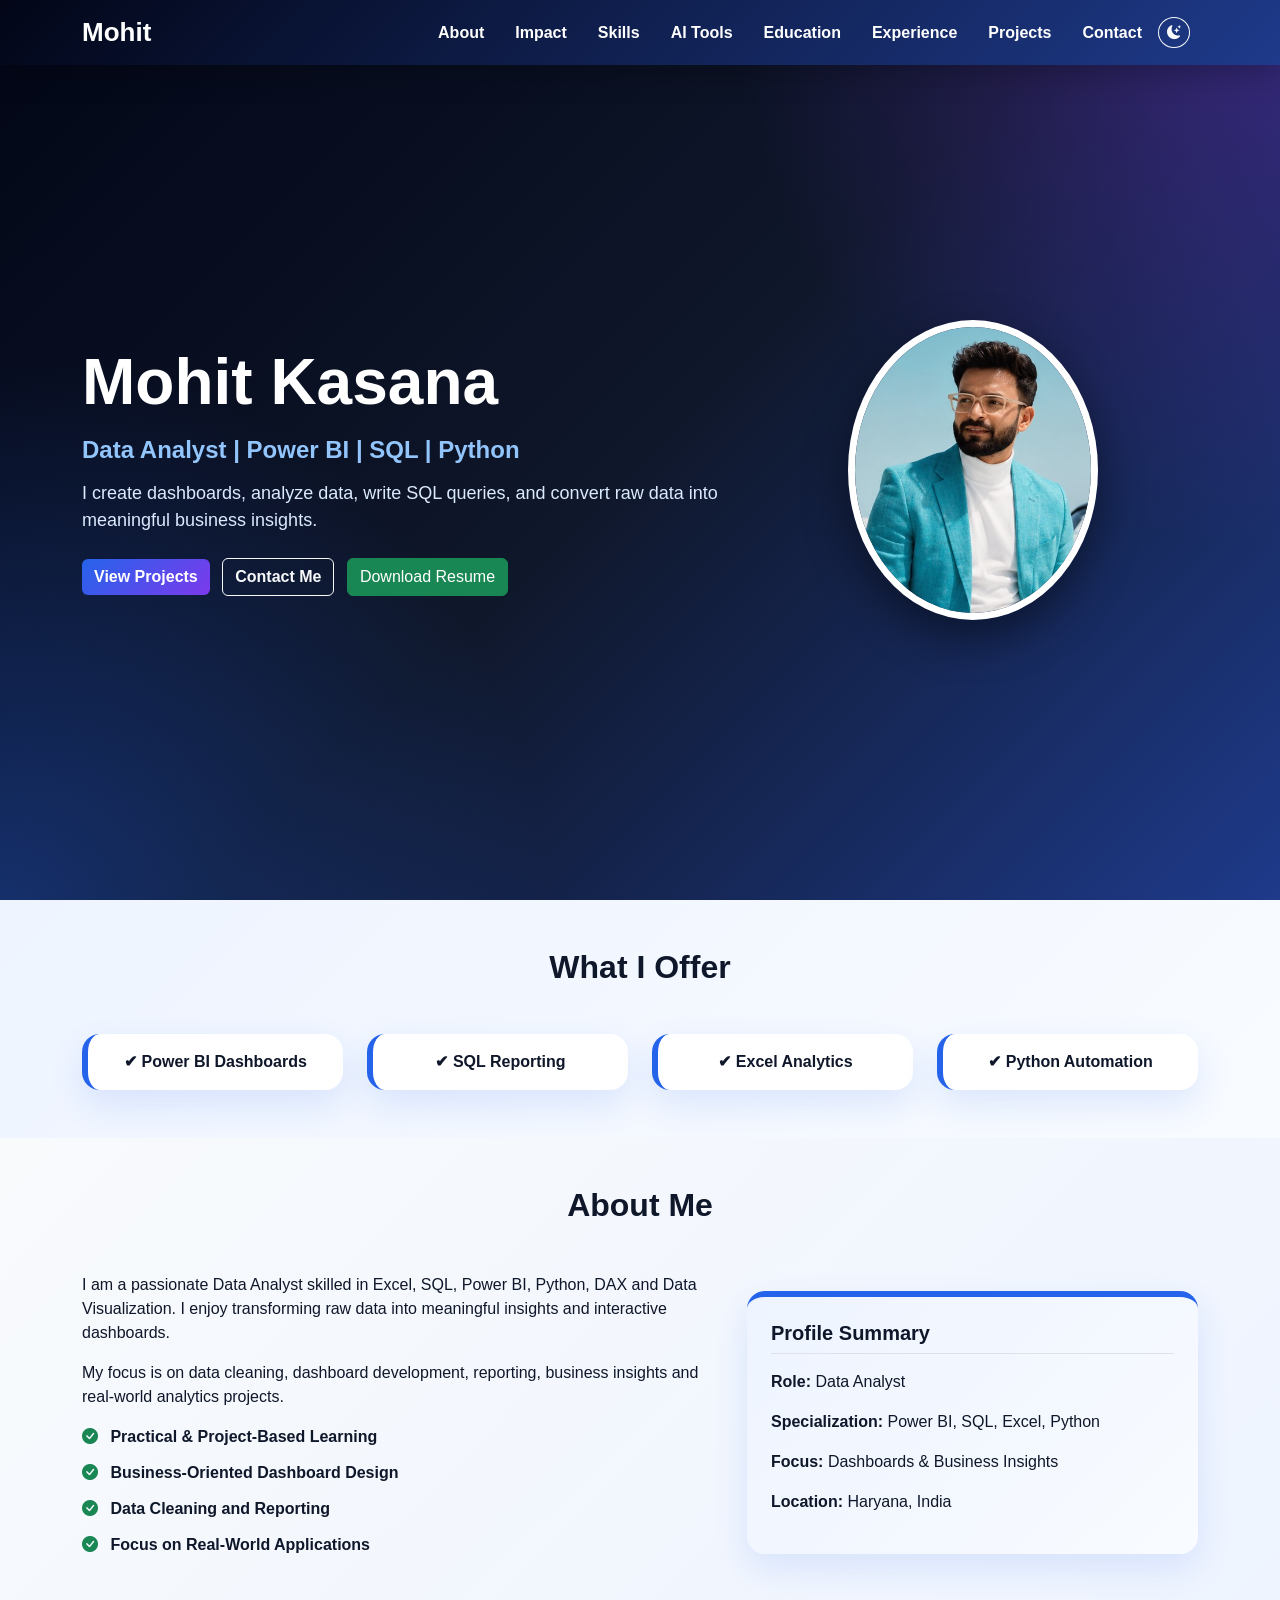
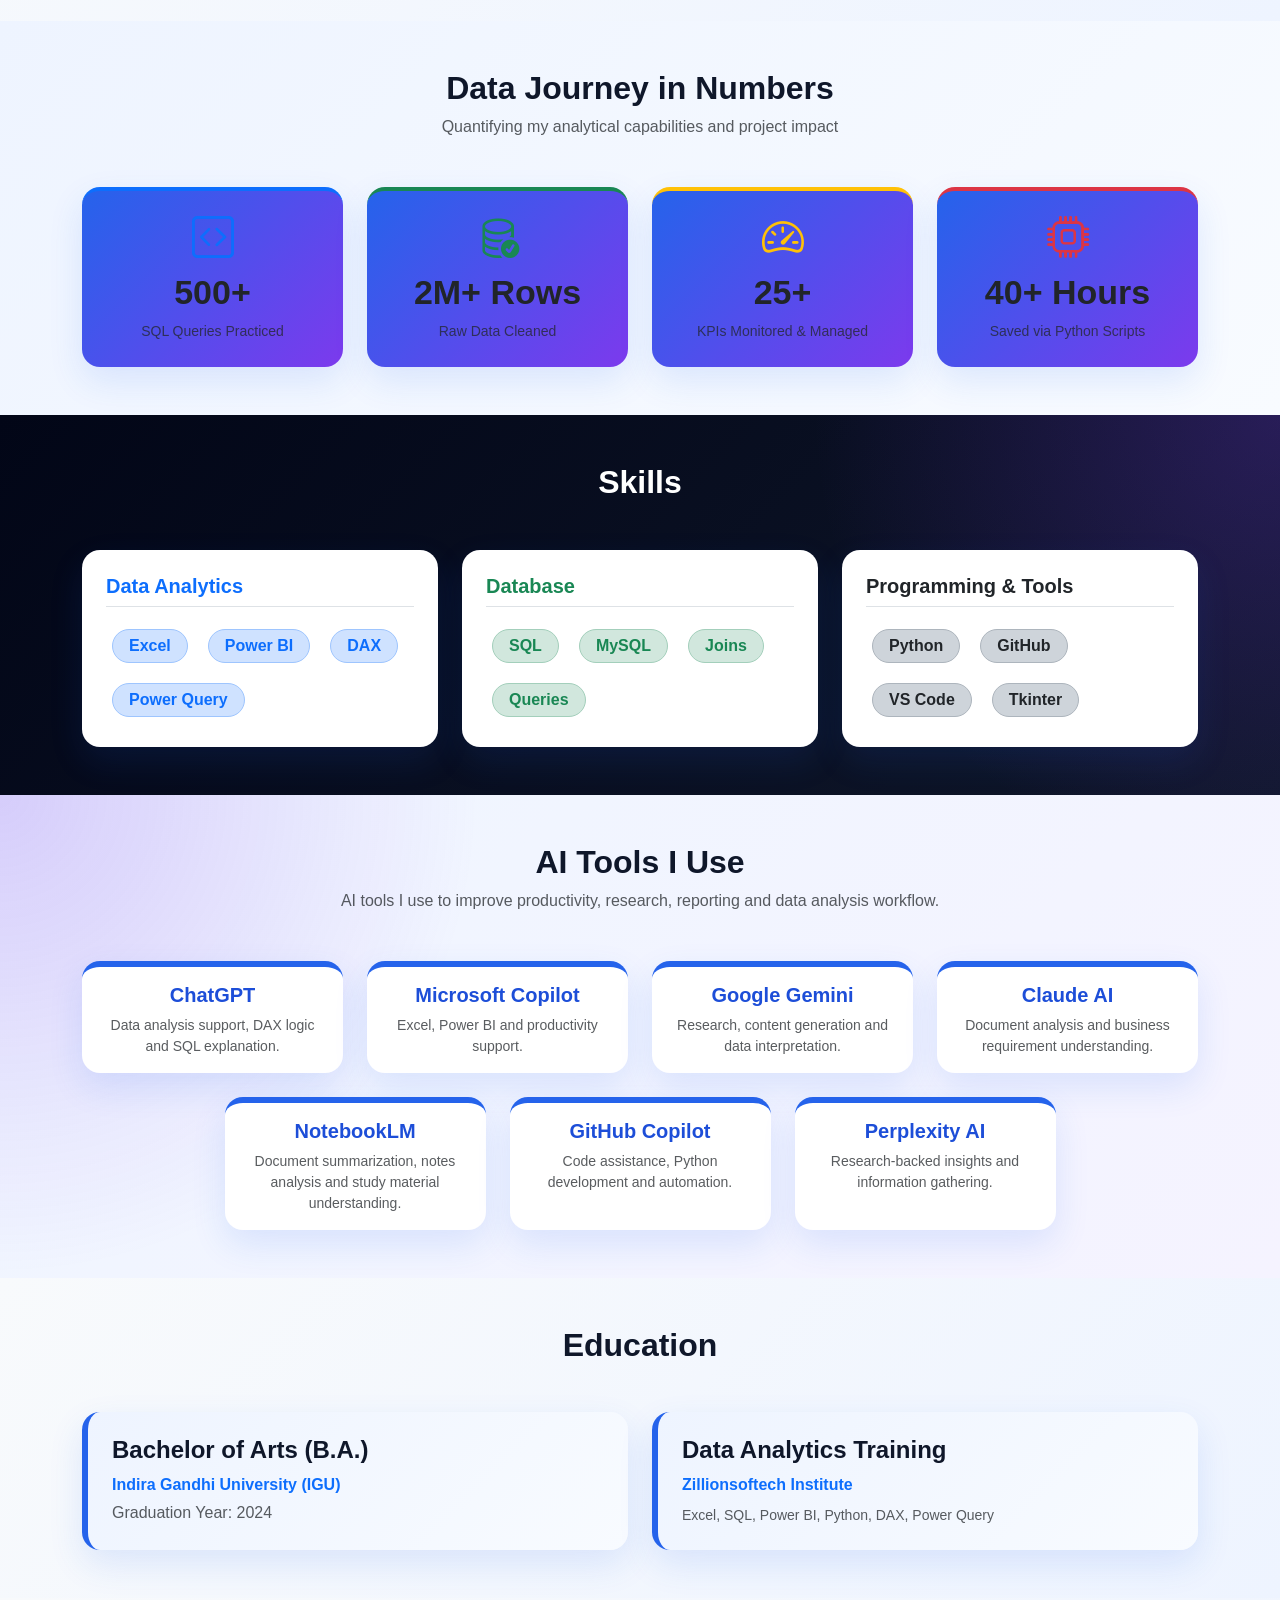
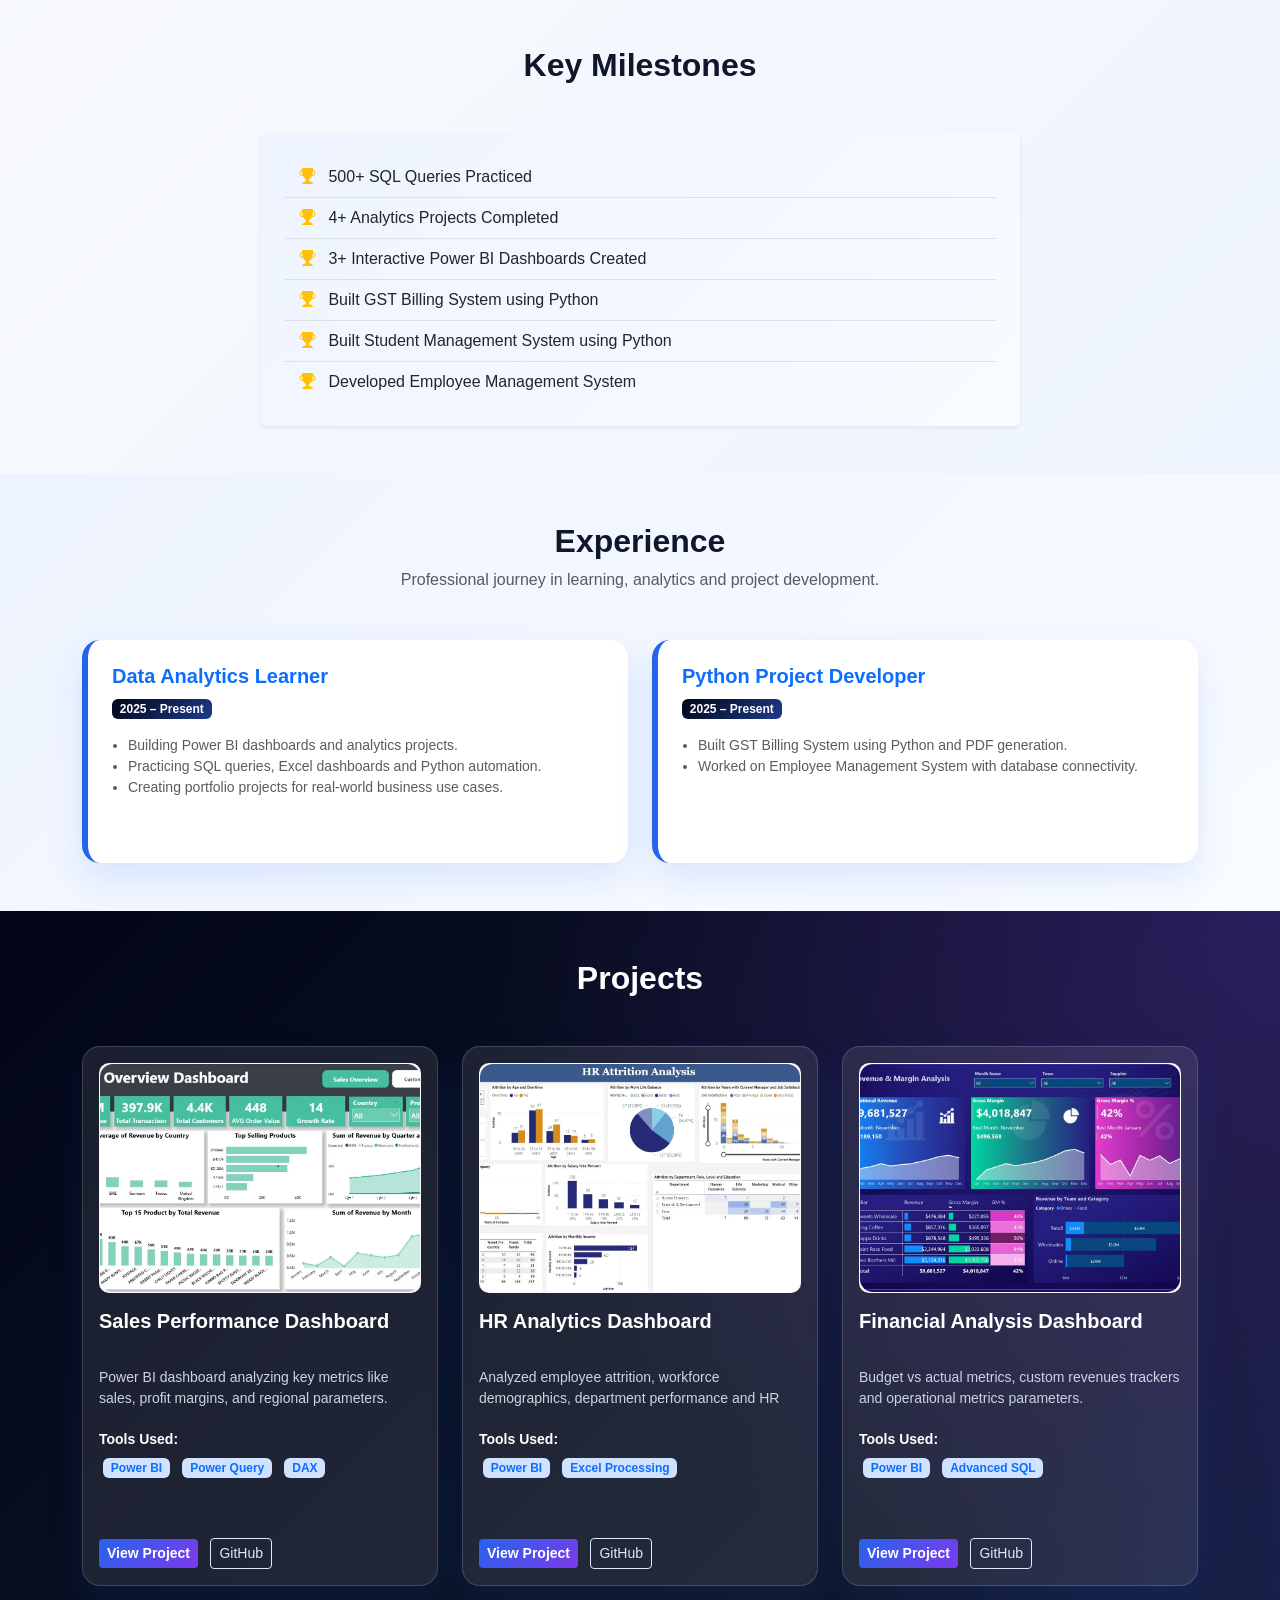
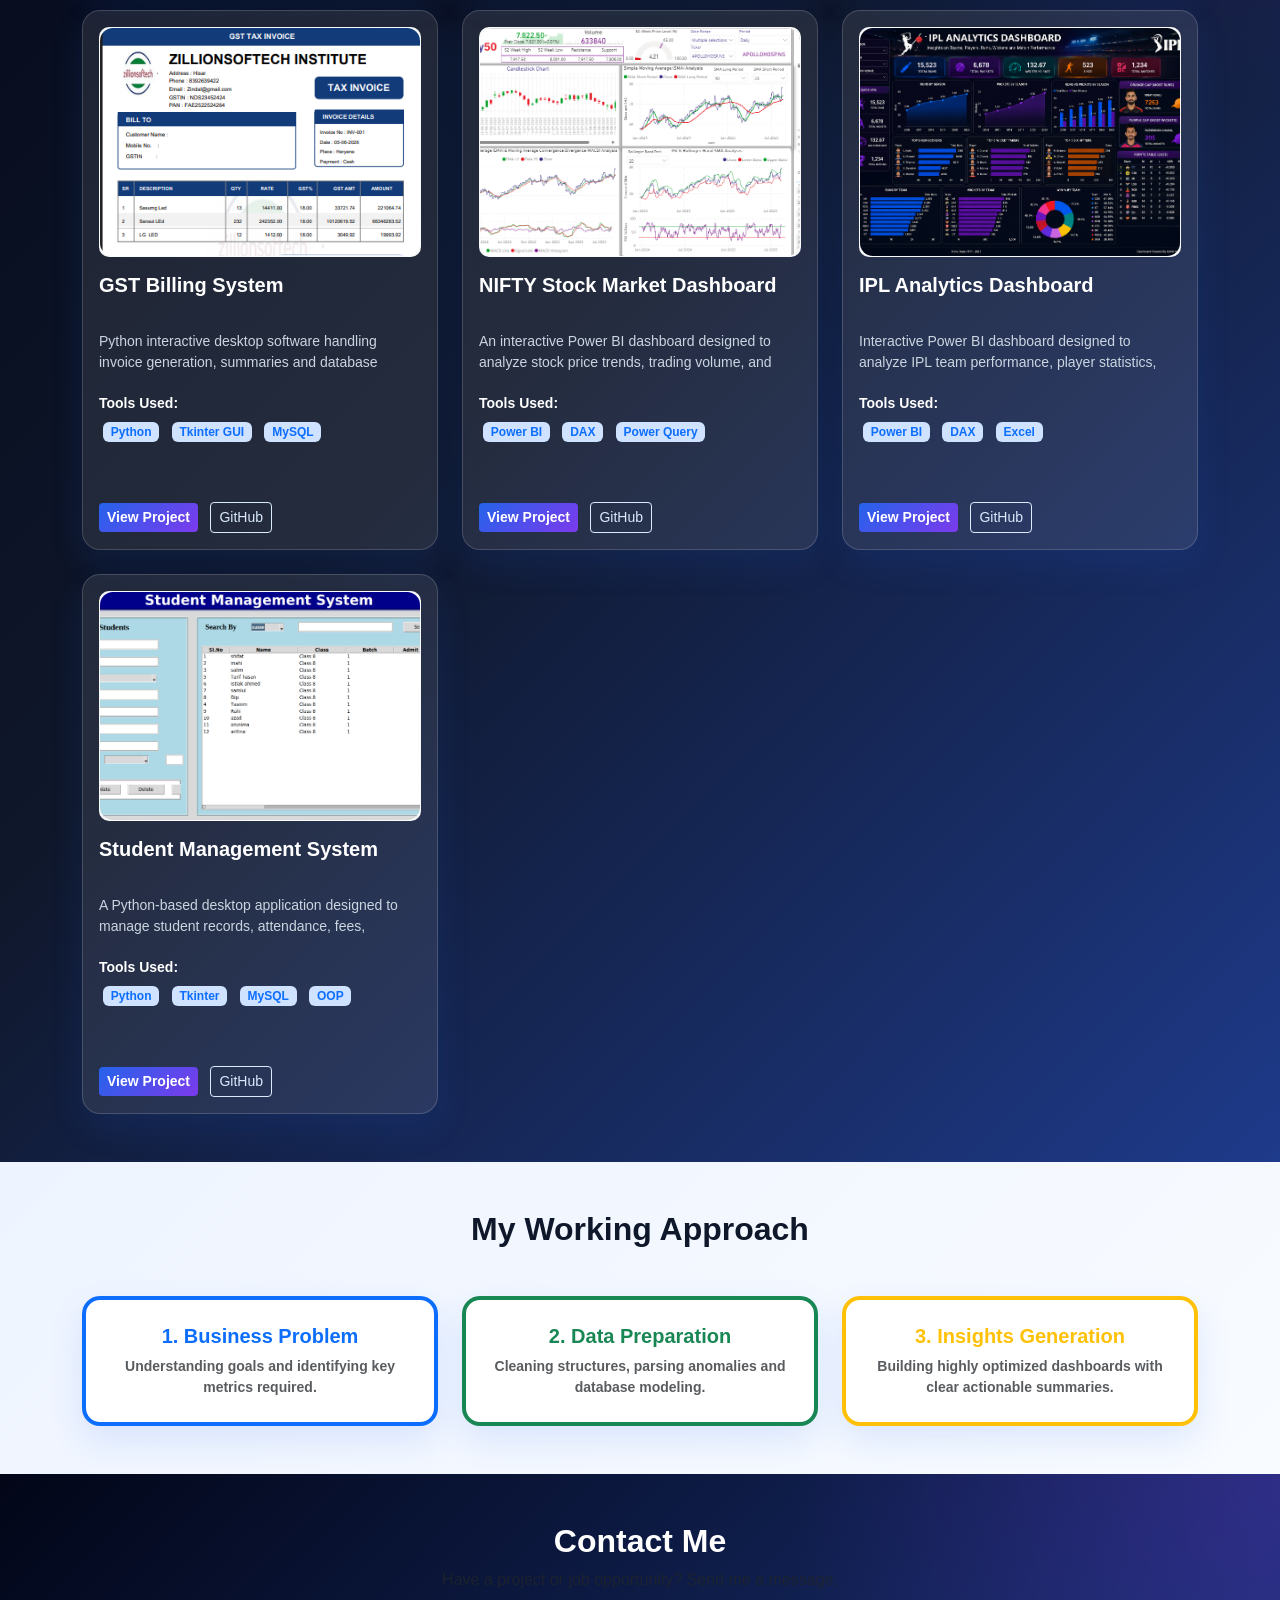
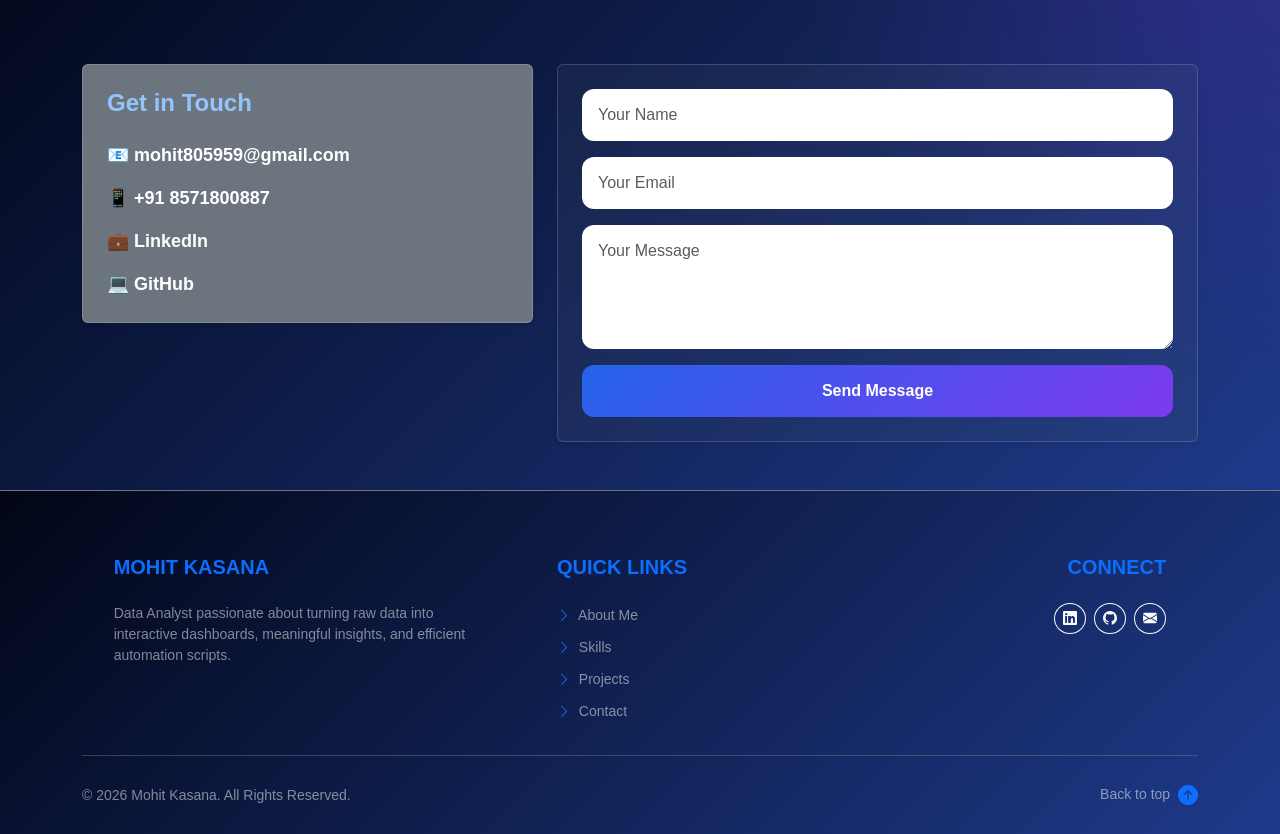
==== commit 698cff93: "Update index.html" ====
--- a/index.html
+++ b/index.html
@@ -172,35 +172,77 @@
     <div class="container">
         <h2 class="text-center mb-2 fw-bold">Data Journey in Numbers</h2>
         <p class="text-center text-muted mb-5">Quantifying my analytical capabilities and project impact</p>
+
+        <style>
+            #metrics .metric-card {
+                height: 180px;
+                display: flex;
+                flex-direction: column;
+                align-items: center;
+                justify-content: center;
+                border-radius: 14px;
+                transition: transform 0.3s ease;
+            }
+
+            #metrics .metric-card:hover {
+                transform: translateY(-5px);
+            }
+
+            #metrics .metric-card i {
+                font-size: 42px;
+                margin-bottom: 12px;
+                line-height: 1;
+                display: block;
+            }
+
+            #metrics .metric-card h3 {
+                font-size: 34px;
+                font-weight: 800;
+                margin: 0;
+                line-height: 1.2;
+            }
+
+            #metrics .metric-card p {
+                font-size: 14px;
+                margin-top: 8px;
+                margin-bottom: 0;
+            }
+        </style>
+
         <div class="row g-4 text-center">
+
             <div class="col-md-3 col-sm-6">
                 <div class="metric-card p-4 bg-white shadow-sm rounded border-top border-primary border-4">
-                    <i class="bi bi-terminal-box text-primary fs-1 mb-2"></i>
-                    <h3 class="fw-bold text-dark m-0">500+</h3>
-                    <p class="text-muted small mb-0 mt-1">SQL Queries Practiced</p>
-                </div>
-            </div>
+                    <i class="bi bi-code-square text-primary"></i>
+                    <h3 class="fw-bold text-dark">500+</h3>
+                    <p class="text-muted small">SQL Queries Practiced</p>
+                </div>
+            </div>
+
             <div class="col-md-3 col-sm-6">
                 <div class="metric-card p-4 bg-white shadow-sm rounded border-top border-success border-4">
-                    <i class="bi bi-database-check text-success fs-1 mb-2"></i>
-                    <h3 class="fw-bold text-dark m-0">2M+ Rows</h3>
-                    <p class="text-muted small mb-0 mt-1">Raw Data Cleaned</p>
-                </div>
-            </div>
+                    <i class="bi bi-database-check text-success"></i>
+                    <h3 class="fw-bold text-dark">2M+ Rows</h3>
+                    <p class="text-muted small">Raw Data Cleaned</p>
+                </div>
+            </div>
+
             <div class="col-md-3 col-sm-6">
                 <div class="metric-card p-4 bg-white shadow-sm rounded border-top border-warning border-4">
-                    <i class="bi bi-speedometer2 text-warning fs-1 mb-2"></i>
-                    <h3 class="fw-bold text-dark m-0">25+</h3>
-                    <p class="text-muted small mb-0 mt-1">KPIs Monitored & Managed</p>
-                </div>
-            </div>
+                    <i class="bi bi-speedometer2 text-warning"></i>
+                    <h3 class="fw-bold text-dark">25+</h3>
+                    <p class="text-muted small">KPIs Monitored & Managed</p>
+                </div>
+            </div>
+
             <div class="col-md-3 col-sm-6">
                 <div class="metric-card p-4 bg-white shadow-sm rounded border-top border-danger border-4">
-                    <i class="bi bi-cpu text-danger fs-1 mb-2"></i>
-                    <h3 class="fw-bold text-dark m-0">40+ Hours</h3>
-                    <p class="text-muted small mb-0 mt-1">Saved via Python Scripts</p>
-                </div>
-            </div>
+                    <i class="bi bi-cpu text-danger"></i>
+                    <h3 class="fw-bold text-dark">40+ Hours</h3>
+                    <p class="text-muted small">Saved via Python Scripts</p>
+                </div>
+            </div>
+
         </div>
     </div>
 </section>
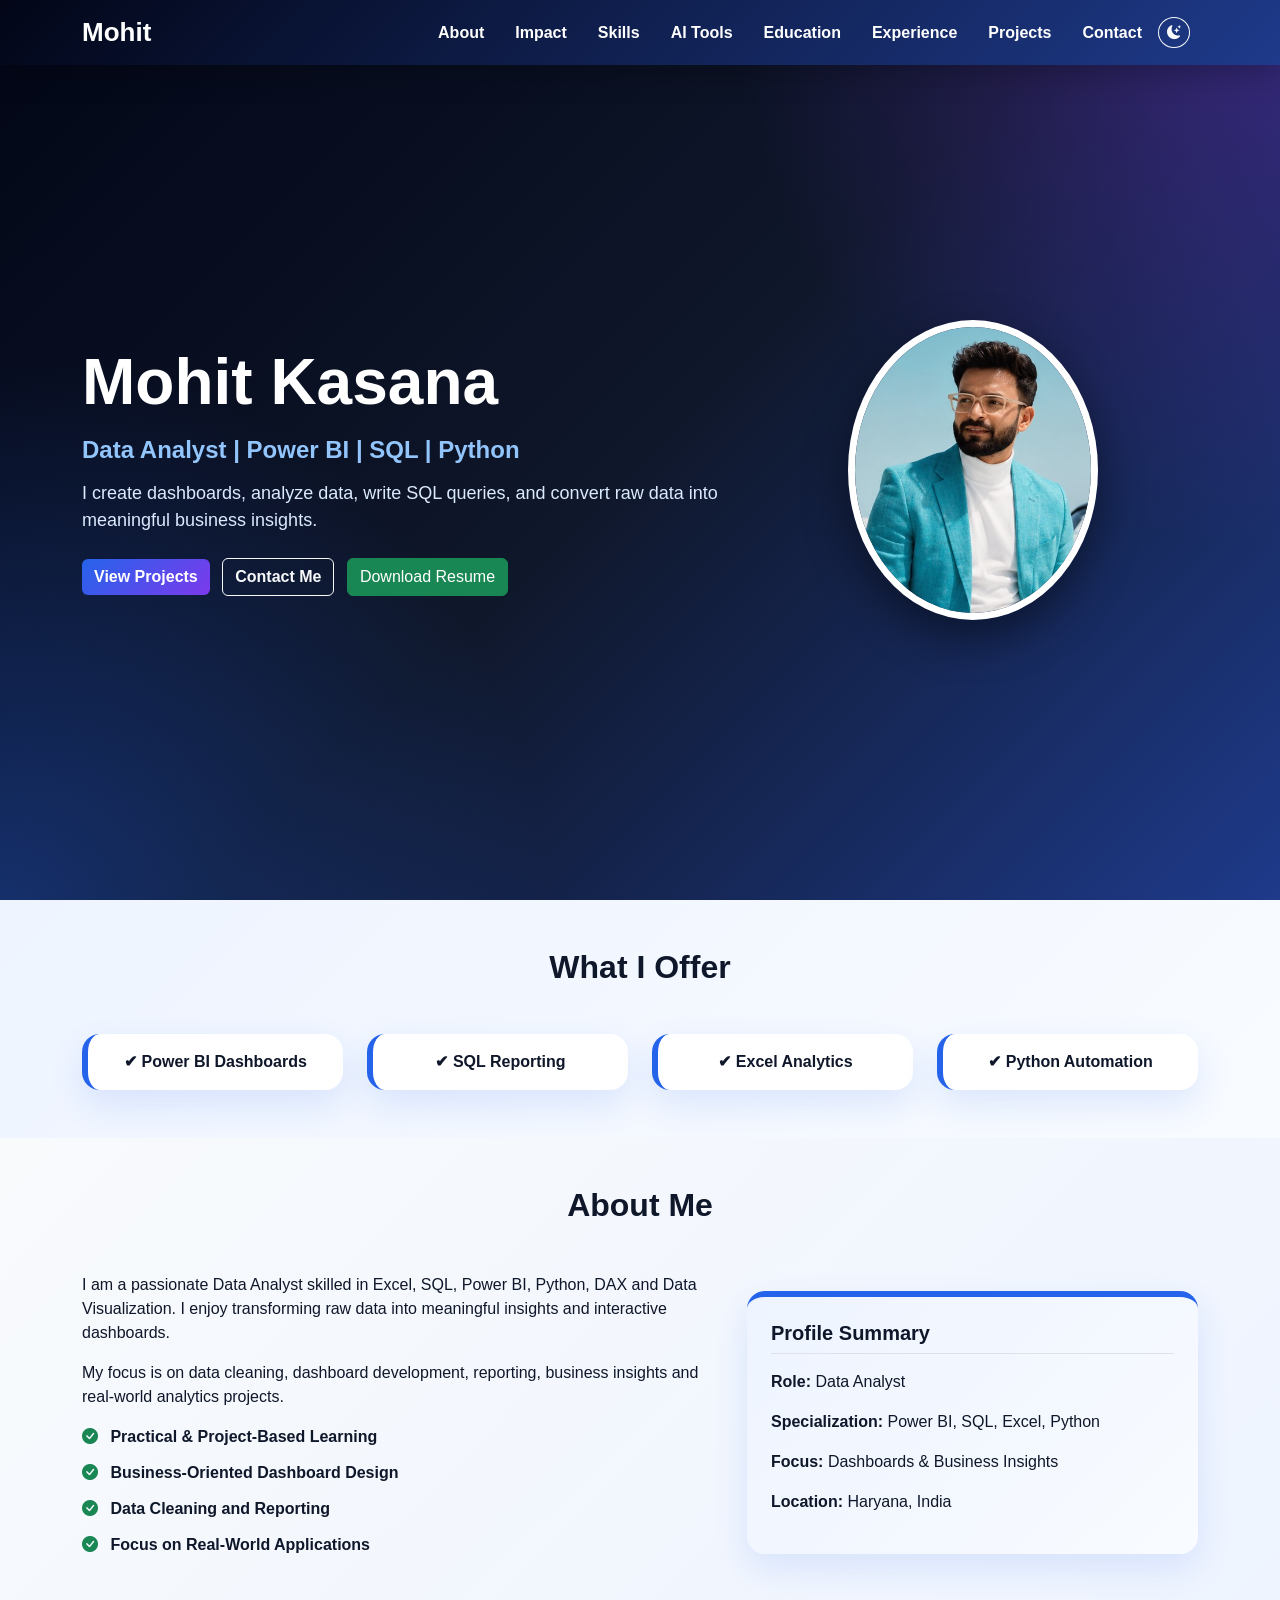
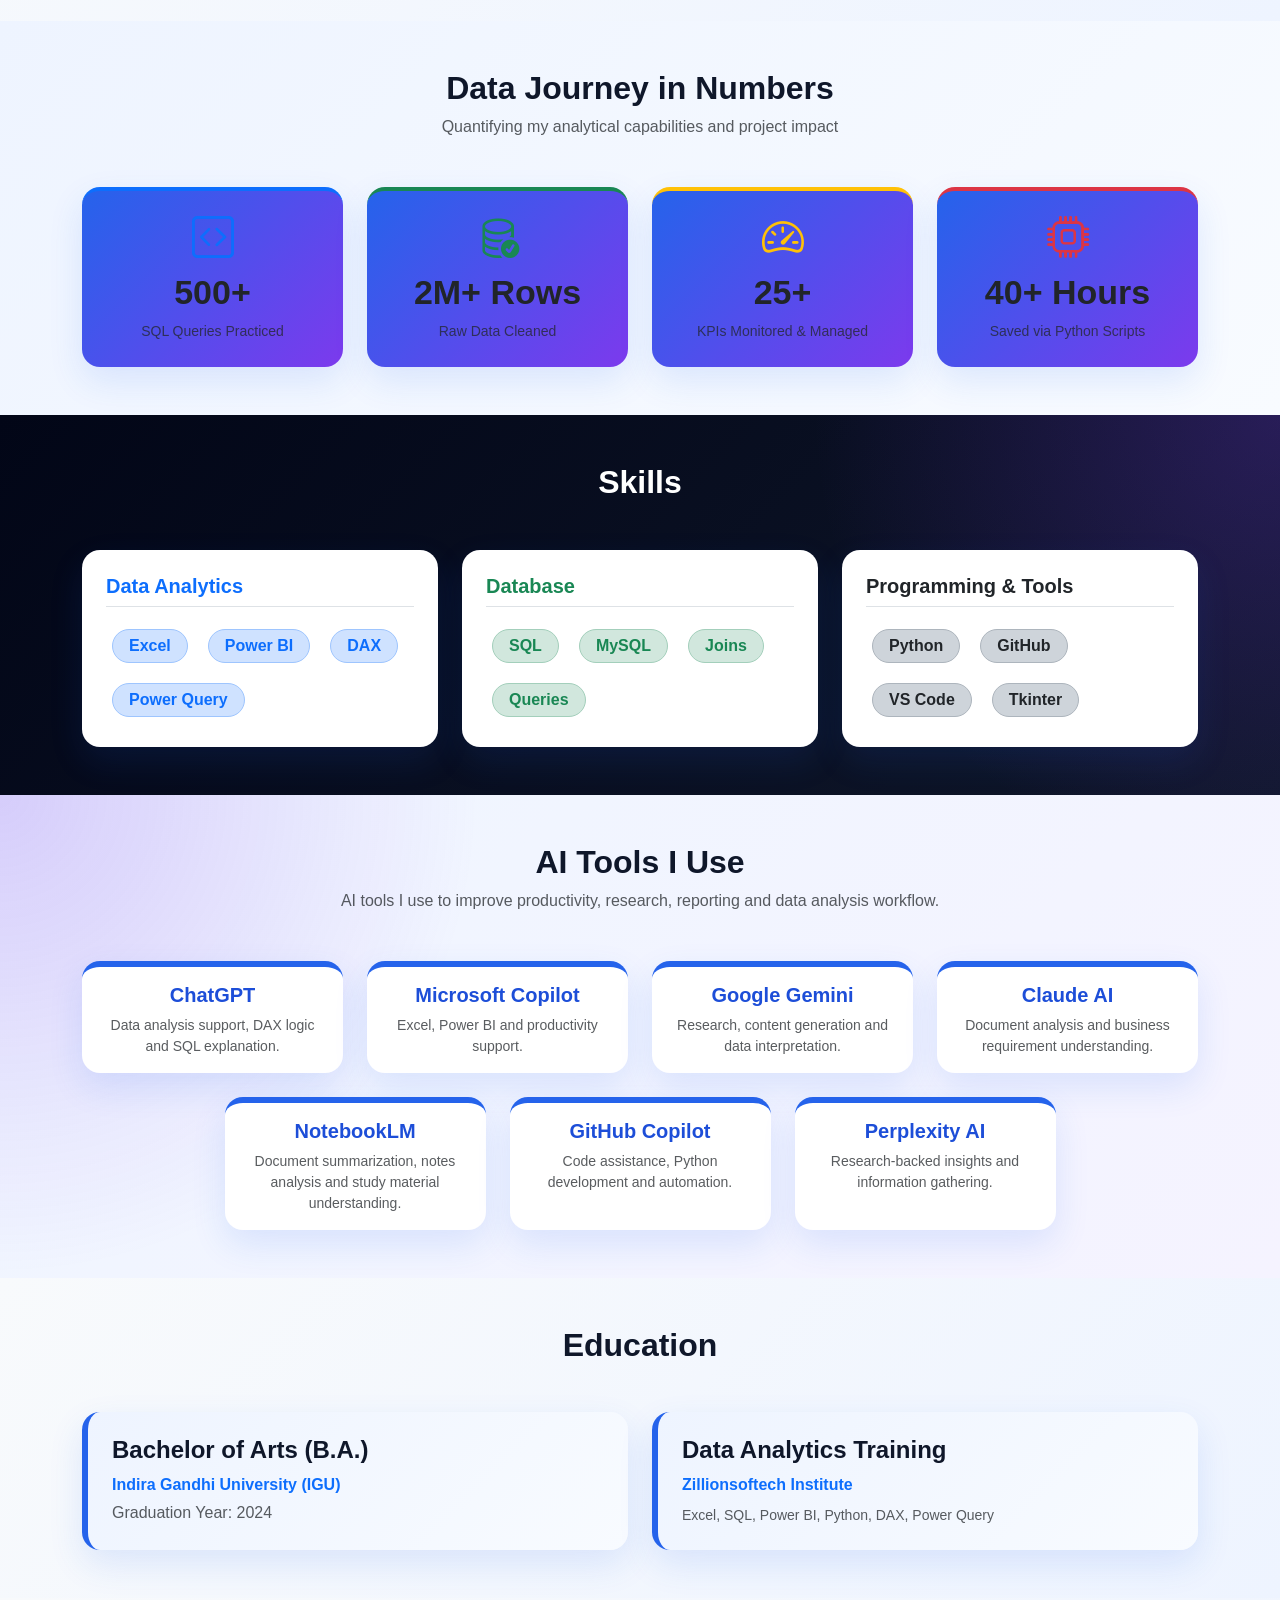
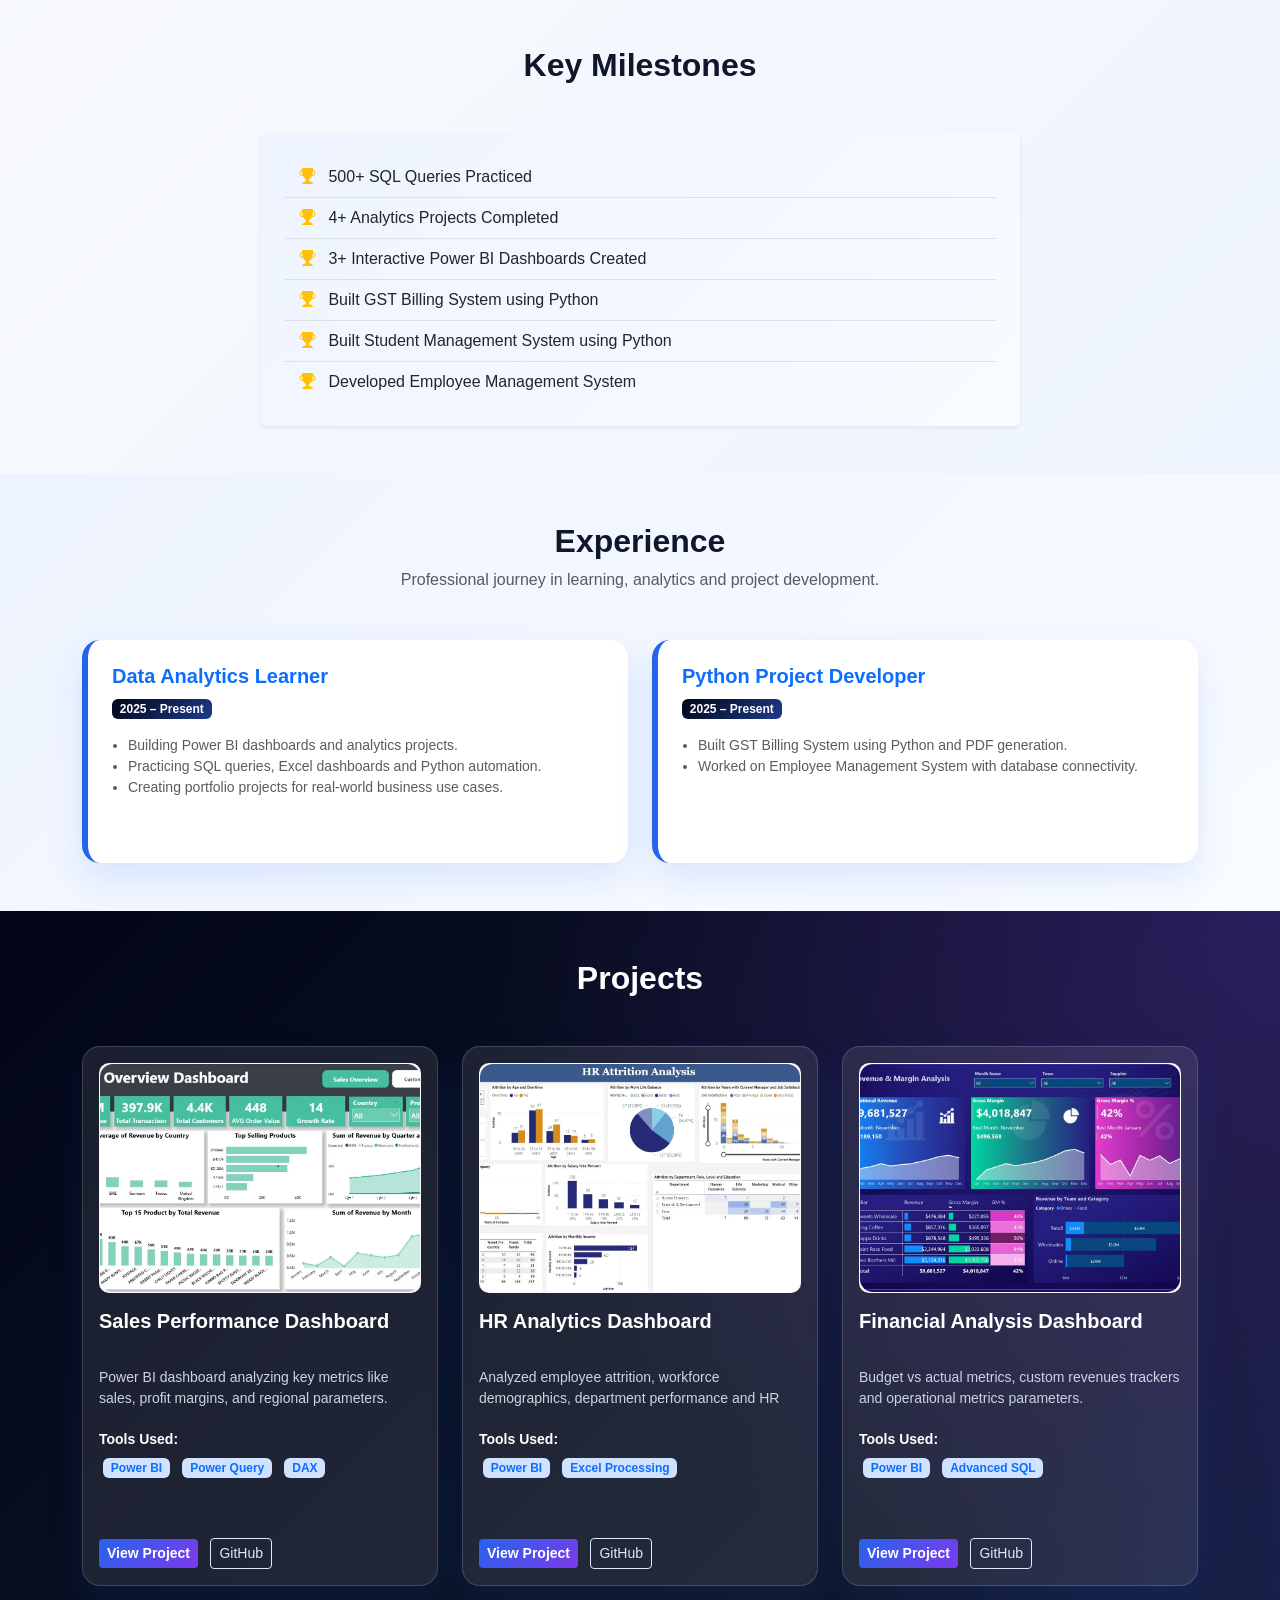
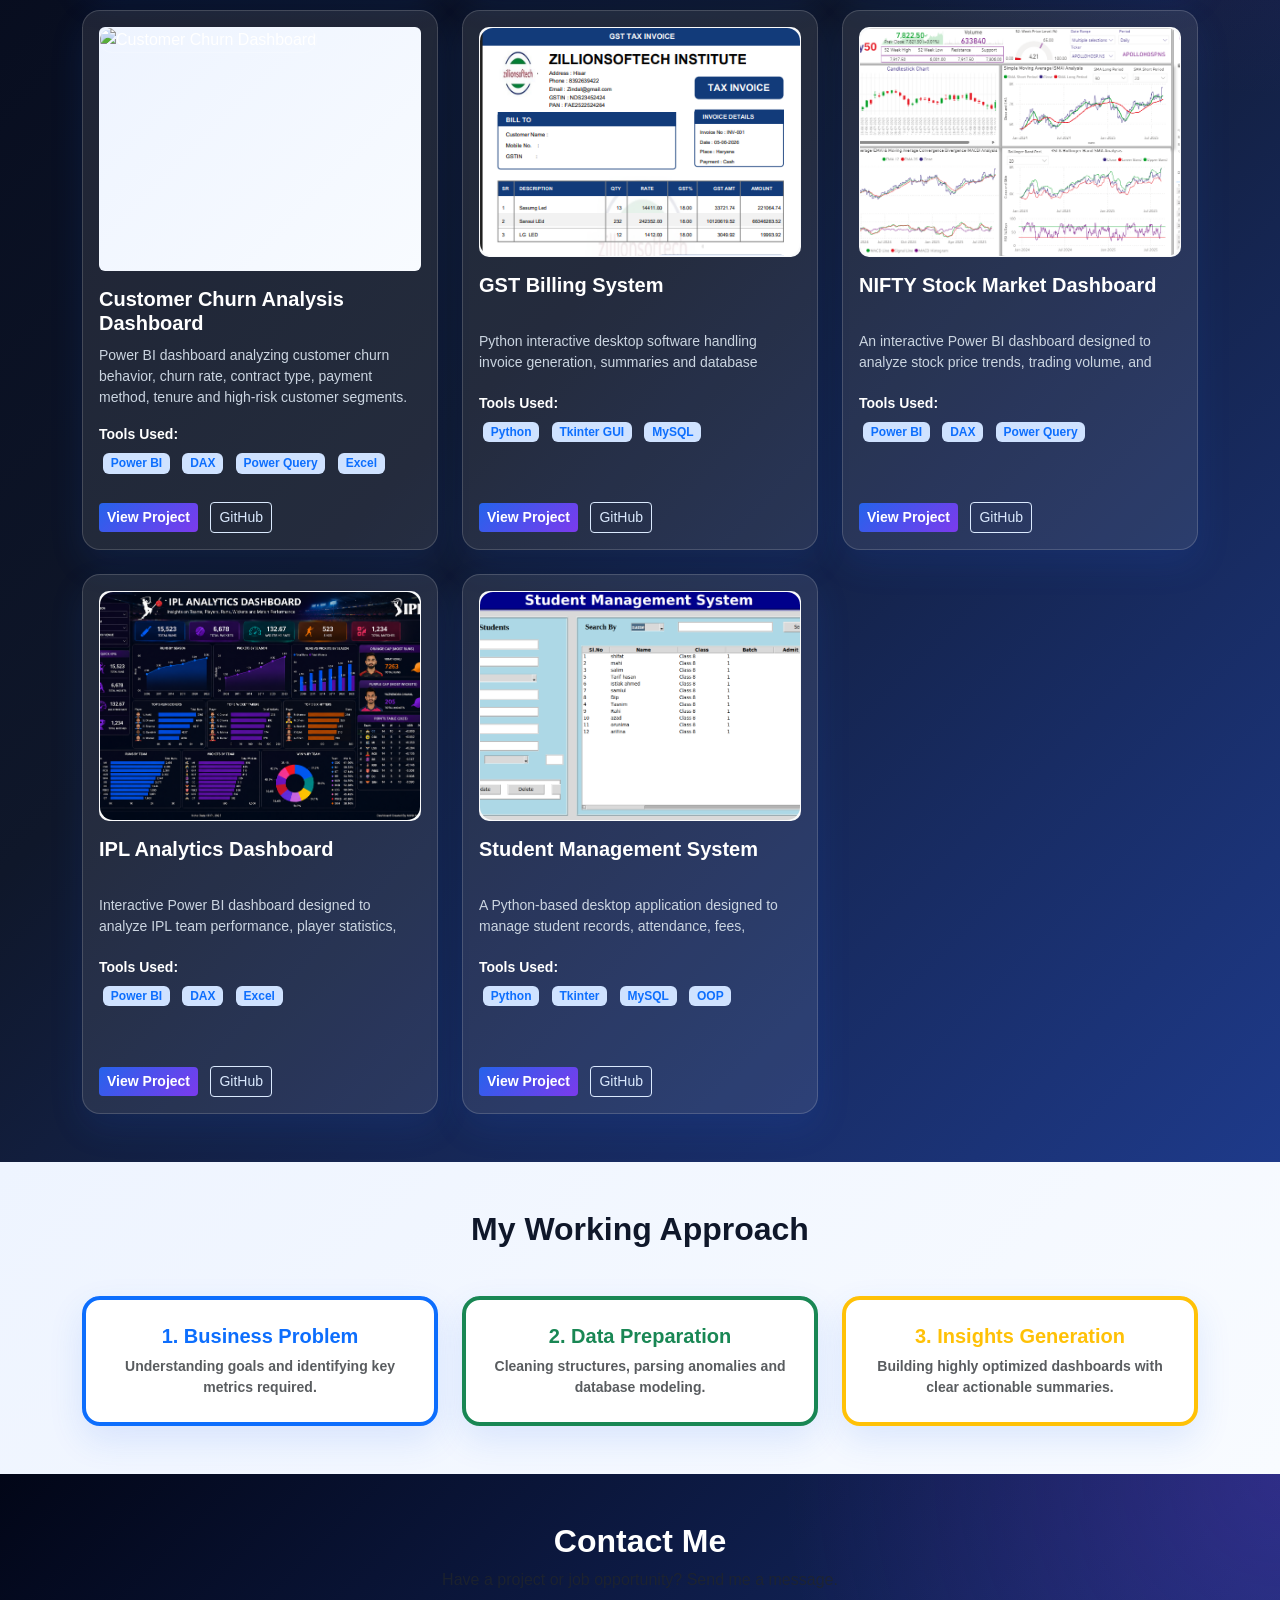
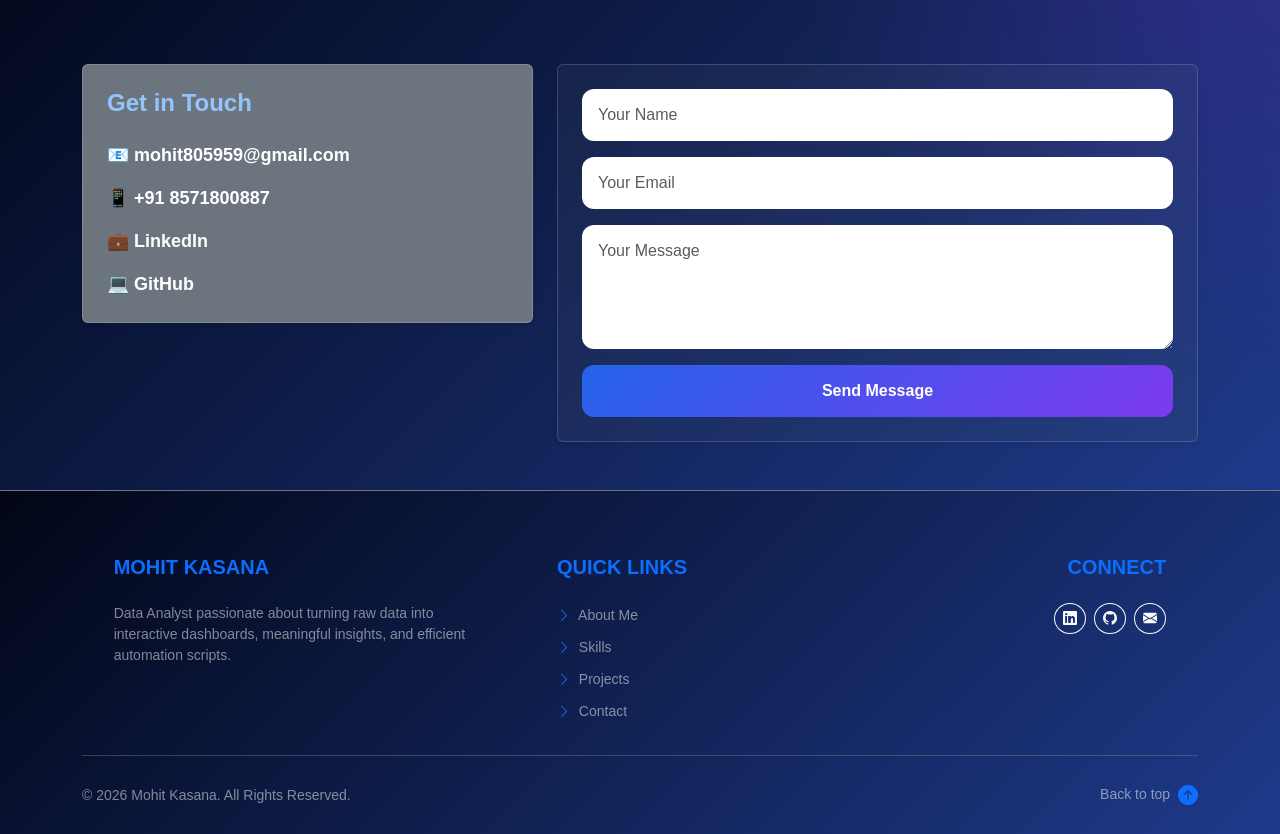
==== commit 5ec1ebbd: "Update index.html" ====
--- a/index.html
+++ b/index.html
@@ -546,7 +546,39 @@
                     </div>
                 </div>
             </div>
-
+<!-- Project 7 -->
+<div class="col-md-6 col-lg-4">
+    <div class="project-card p-3 bg-white shadow-sm rounded h-100 d-flex flex-column">
+        
+        <div class="mb-3 rounded overflow-hidden bg-light" style="height: 250px;">
+            <img src="images/customer_churn_dashboard.png" 
+                 class="w-100 h-100 img-fluid" 
+                 alt="Customer Churn Dashboard" 
+                 style="object-fit: cover;">
+        </div>
+
+        <h5 class="fw-bold text-dark">Customer Churn Analysis Dashboard</h5>
+
+        <p class="text-muted small flex-grow-1">
+            Power BI dashboard analyzing customer churn behavior, churn rate, contract type,
+            payment method, tenure and high-risk customer segments.
+        </p>
+
+        <div class="mb-3">
+            <strong class="small text-dark d-block mb-1">Tools Used:</strong>
+            <span class="badge bg-primary-subtle text-primary m-1">Power BI</span>
+            <span class="badge bg-primary-subtle text-primary m-1">DAX</span>
+            <span class="badge bg-primary-subtle text-primary m-1">Power Query</span>
+            <span class="badge bg-primary-subtle text-primary m-1">Excel</span>
+        </div>
+
+        <div>
+            <a href="customer_churn_dashboard.html?v=2" class="btn btn-primary btn-sm me-2">View Project</a>
+            <a href="https://github.com/mohit8059/customer_churn_analysis_dashboard" class="btn btn-outline-dark btn-sm" target="_blank">GitHub</a>
+        </div>
+
+    </div>
+</div>
             <!-- Project 4 -->
             <div class="col-md-6 col-lg-4">
                 <div class="project-card p-3 bg-white shadow-sm rounded h-100">
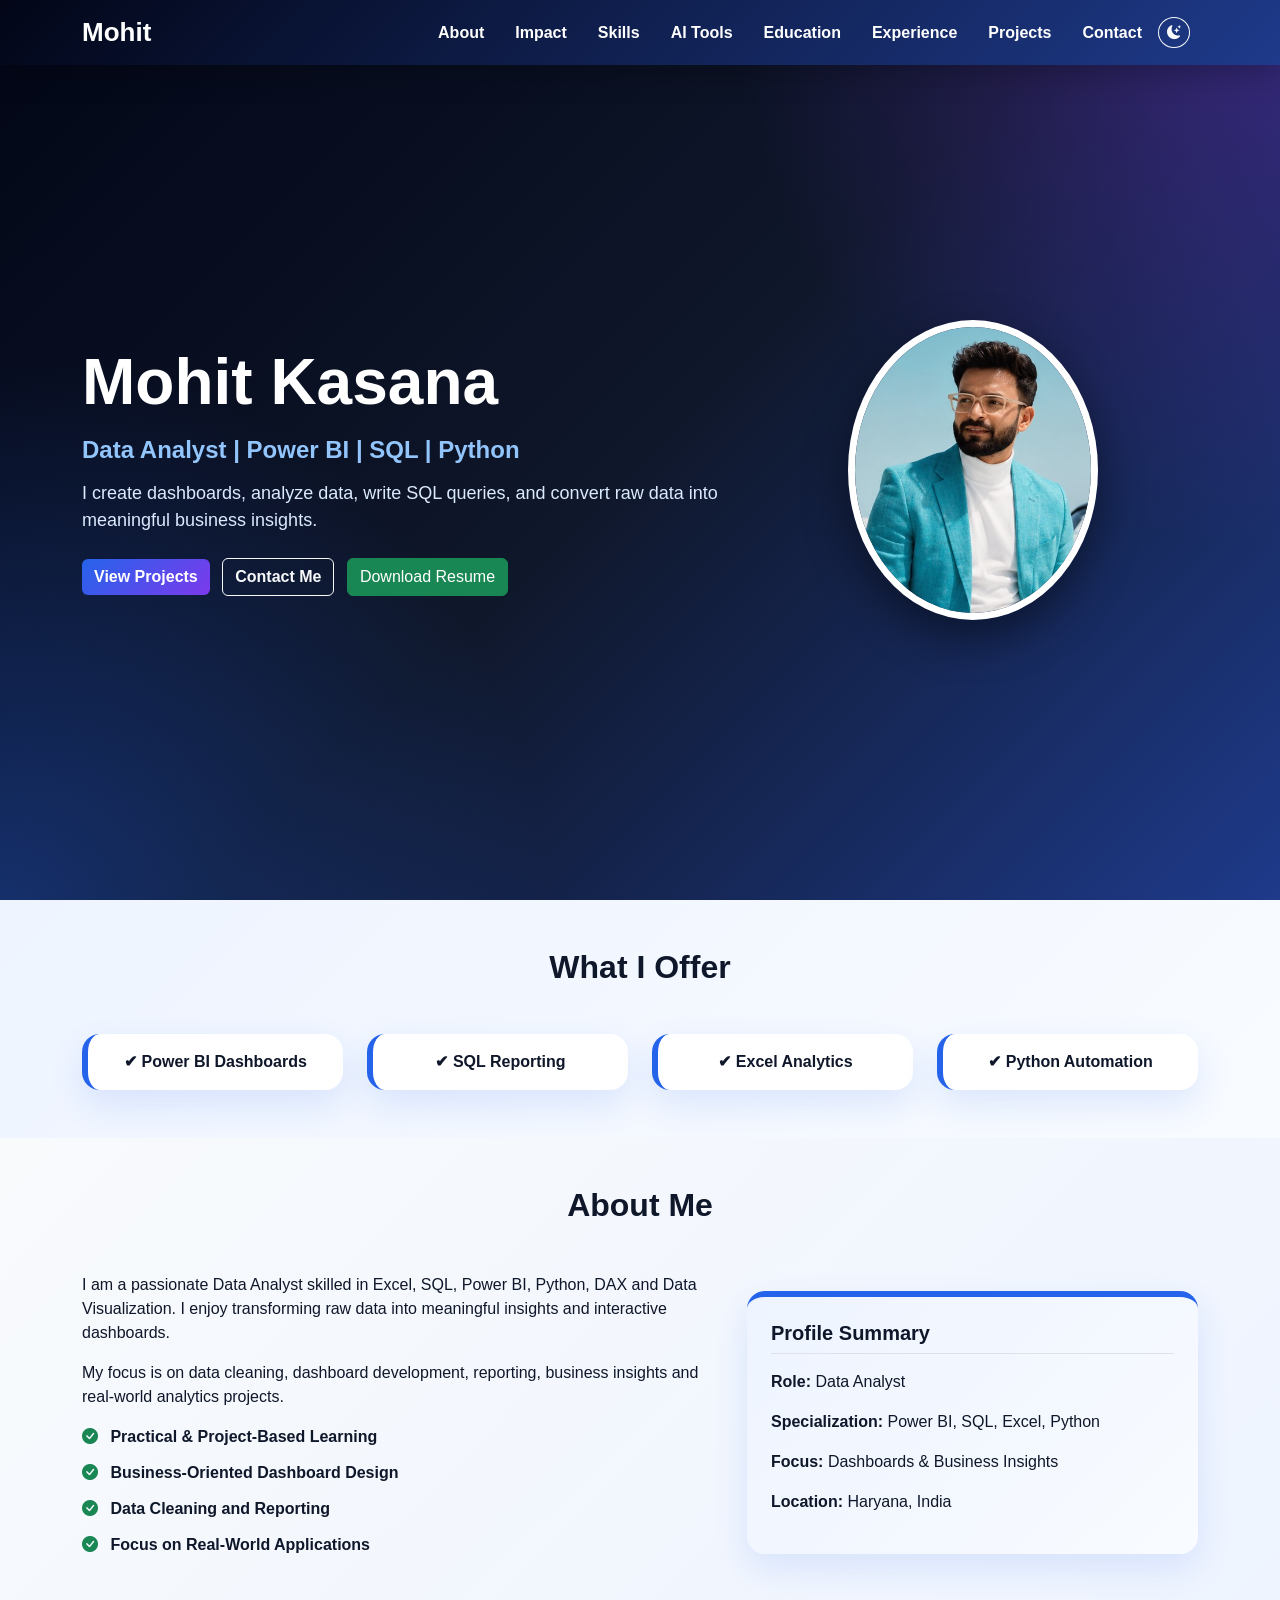
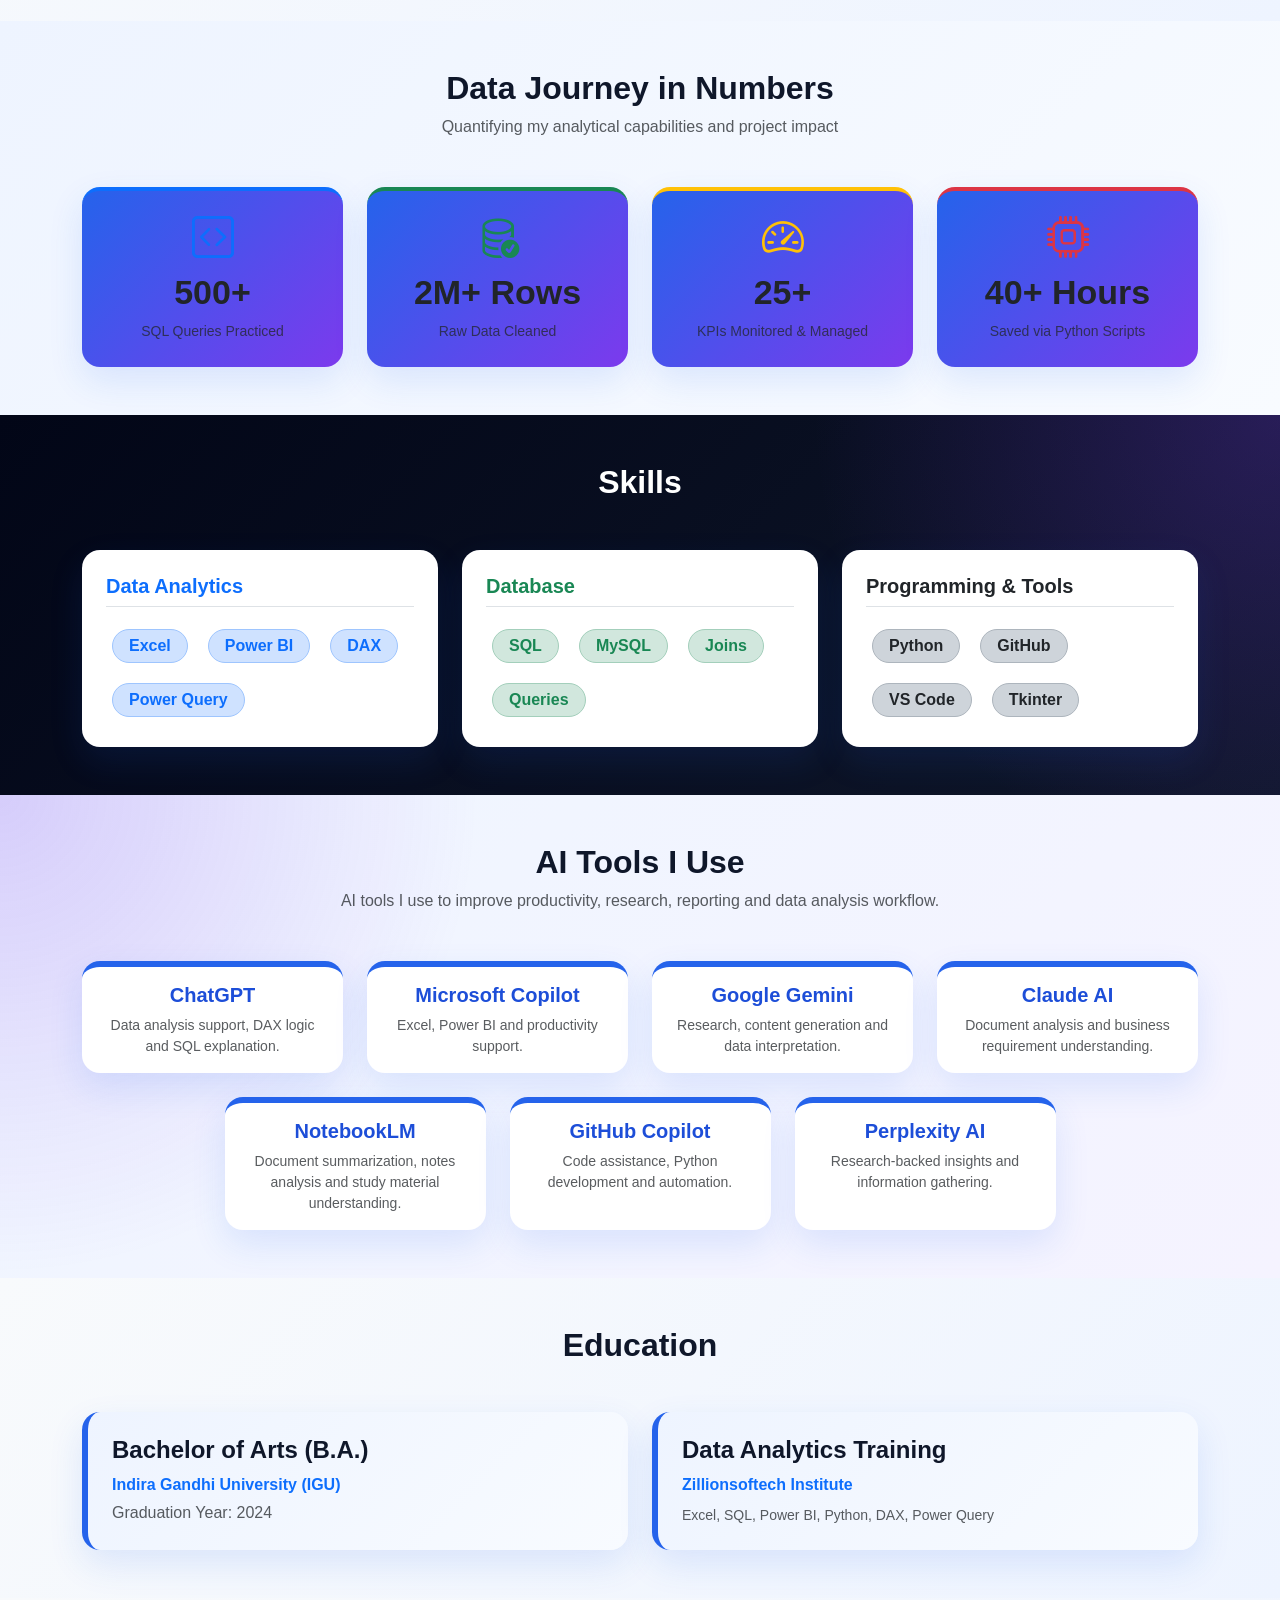
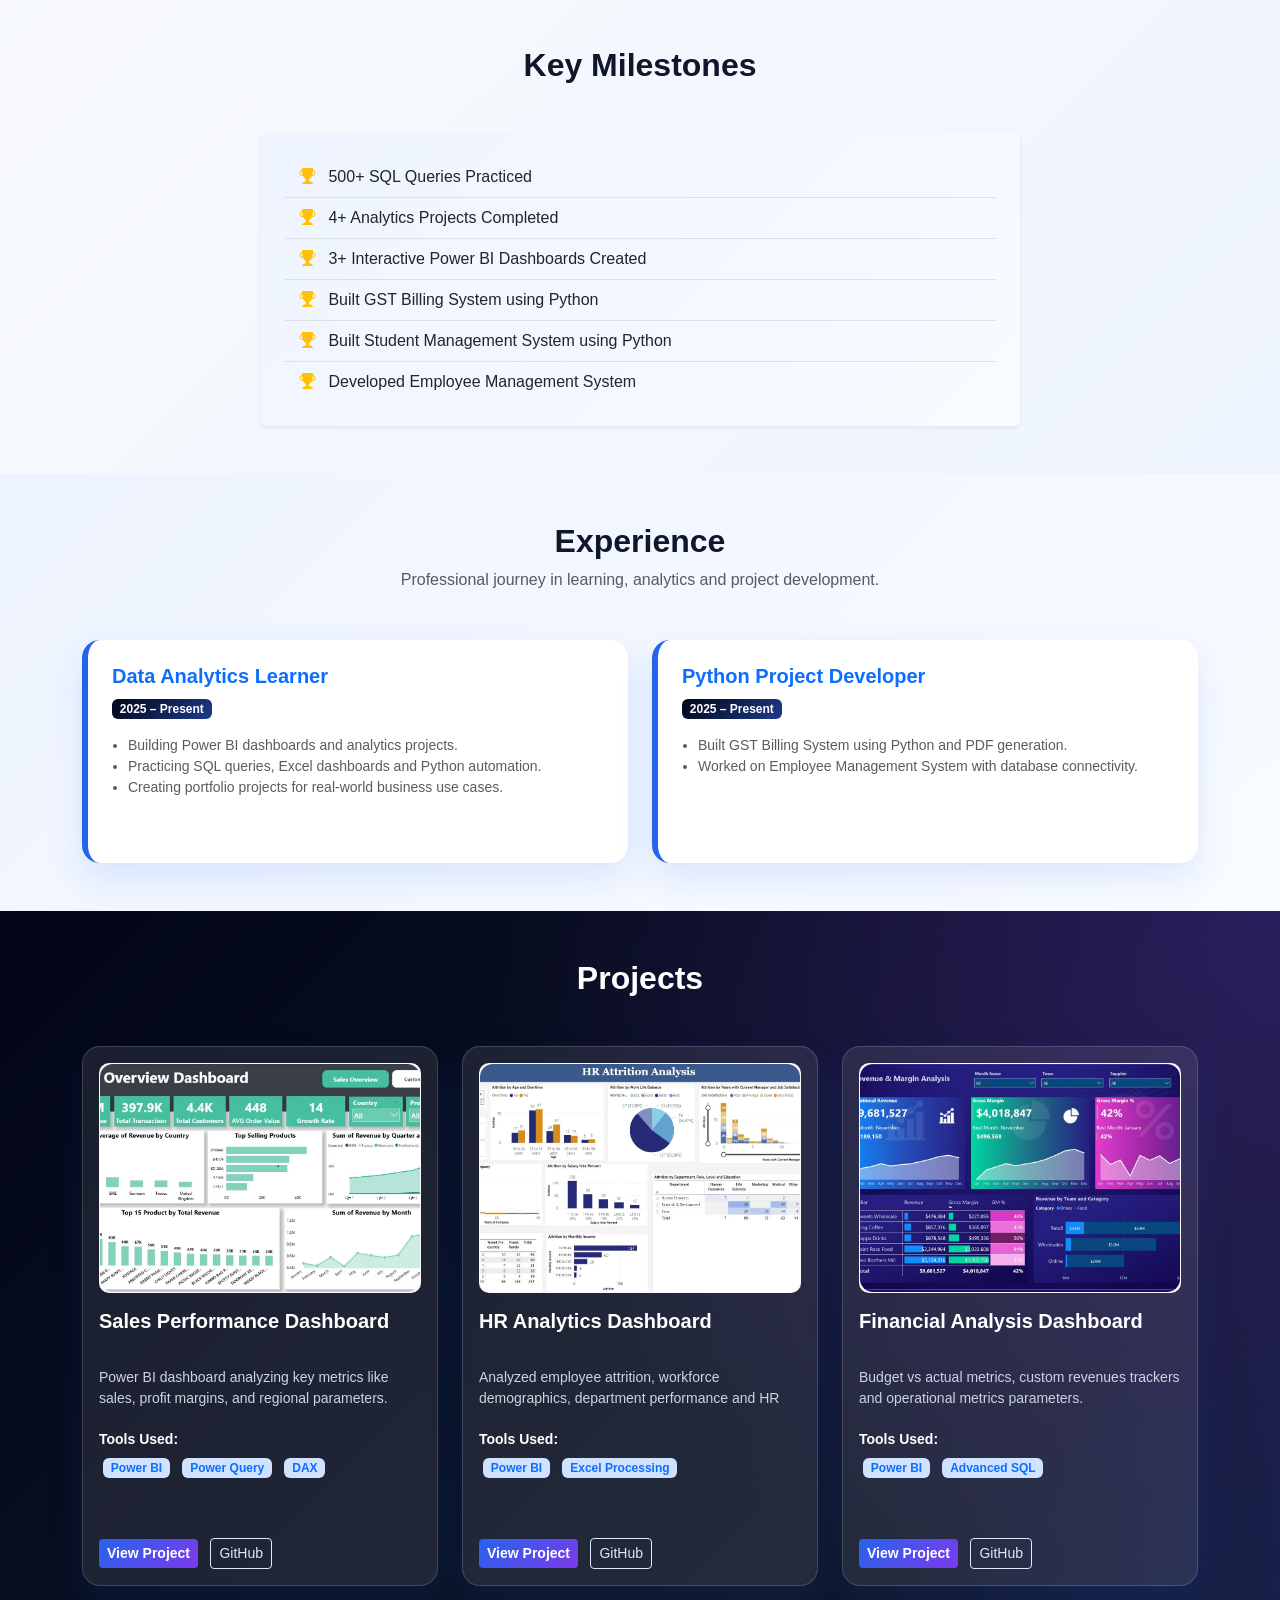
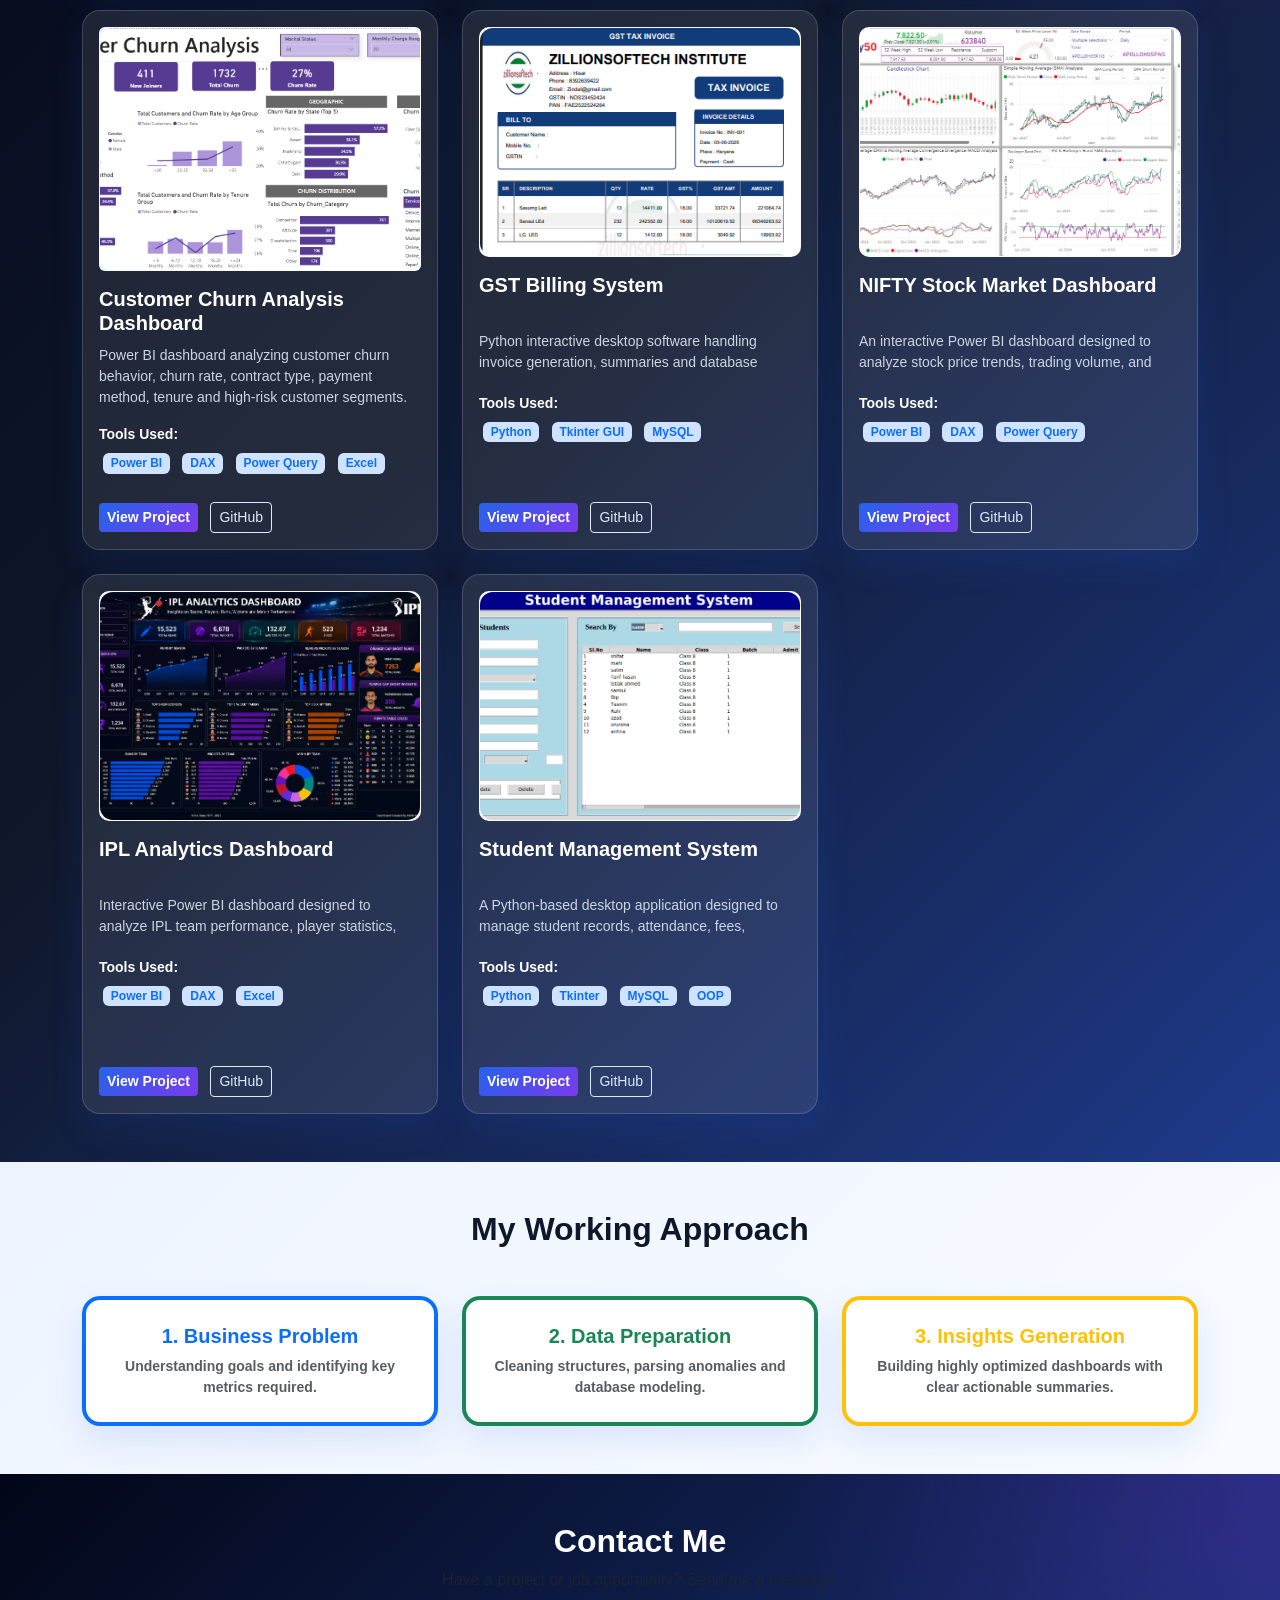
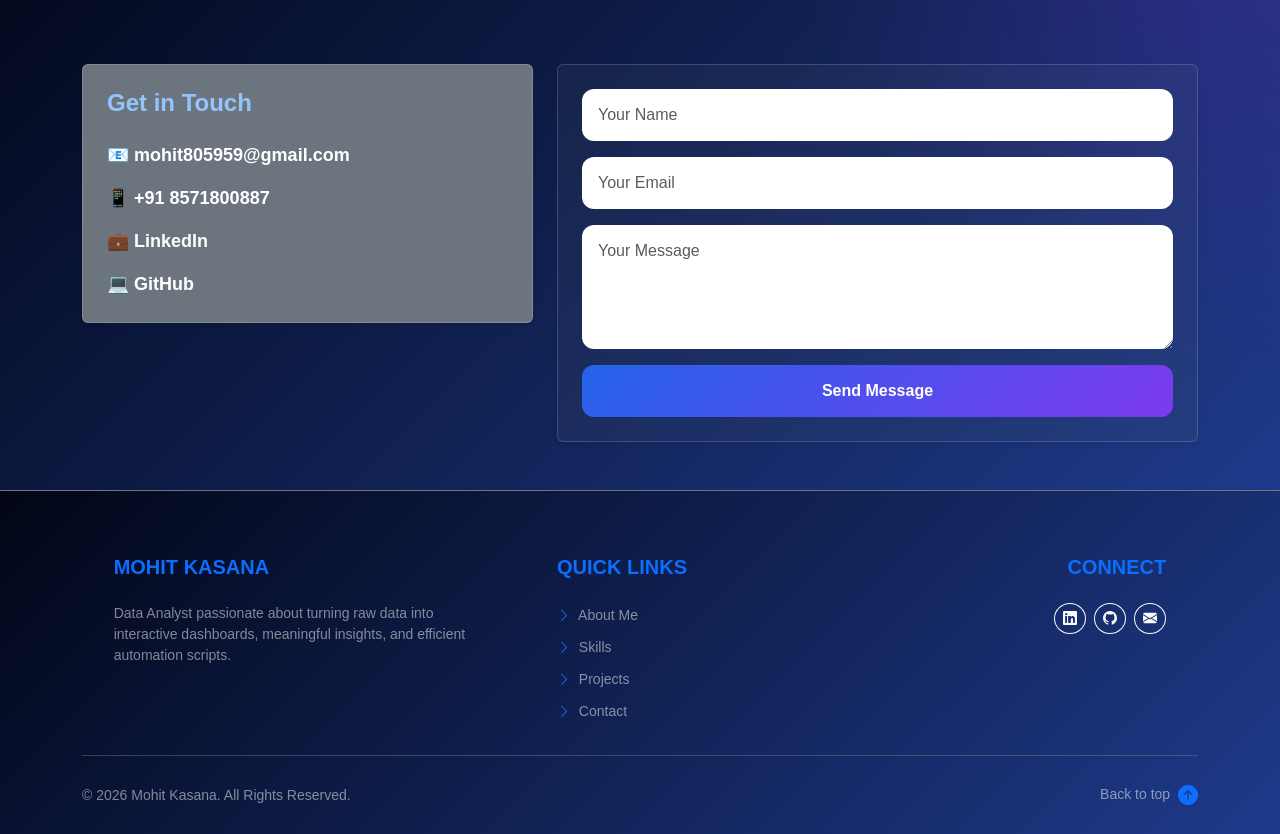
==== commit 9756567b: "Update index.html" ====
--- a/index.html
+++ b/index.html
@@ -547,11 +547,11 @@
                 </div>
             </div>
 <!-- Project 7 -->
-<div class="col-md-6 col-lg-4">
-    <div class="project-card p-3 bg-white shadow-sm rounded h-100 d-flex flex-column">
+           <div class="col-md-6 col-lg-4">
+             <div class="project-card p-3 bg-white shadow-sm rounded h-100 d-flex flex-column">
         
         <div class="mb-3 rounded overflow-hidden bg-light" style="height: 250px;">
-            <img src="images/customer_churn_dashboard.png" 
+            <img src="images/customer_churn_analysis.png" 
                  class="w-100 h-100 img-fluid" 
                  alt="Customer Churn Dashboard" 
                  style="object-fit: cover;">
@@ -573,8 +573,8 @@
         </div>
 
         <div>
-            <a href="customer_churn_dashboard.html?v=2" class="btn btn-primary btn-sm me-2">View Project</a>
-            <a href="https://github.com/mohit8059/customer_churn_analysis_dashboard" class="btn btn-outline-dark btn-sm" target="_blank">GitHub</a>
+            <a href="customer_churn_analysis.html?v=2" class="btn btn-primary btn-sm me-2">View Project</a>
+            <a href="https://github.com/mohit8059/customer_churn_analysis" class="btn btn-outline-dark btn-sm" target="_blank">GitHub</a>
         </div>
 
     </div>
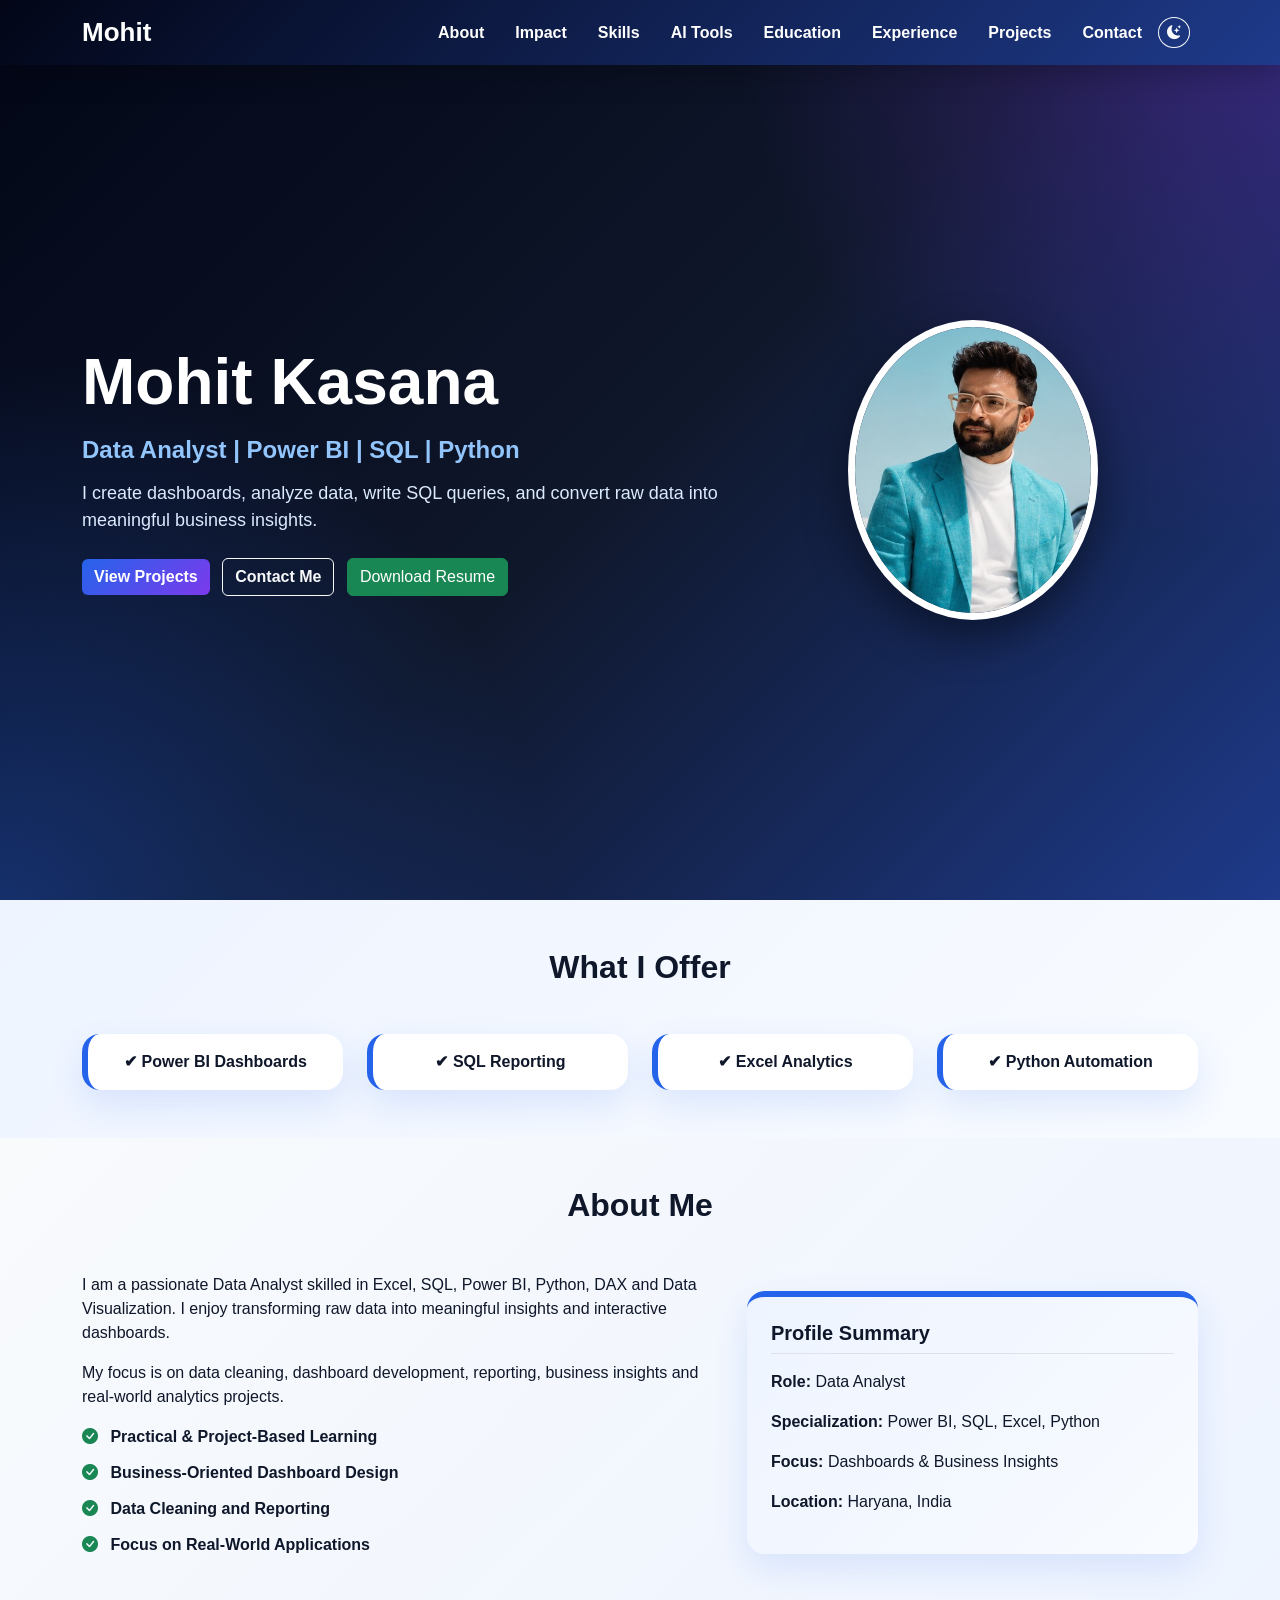
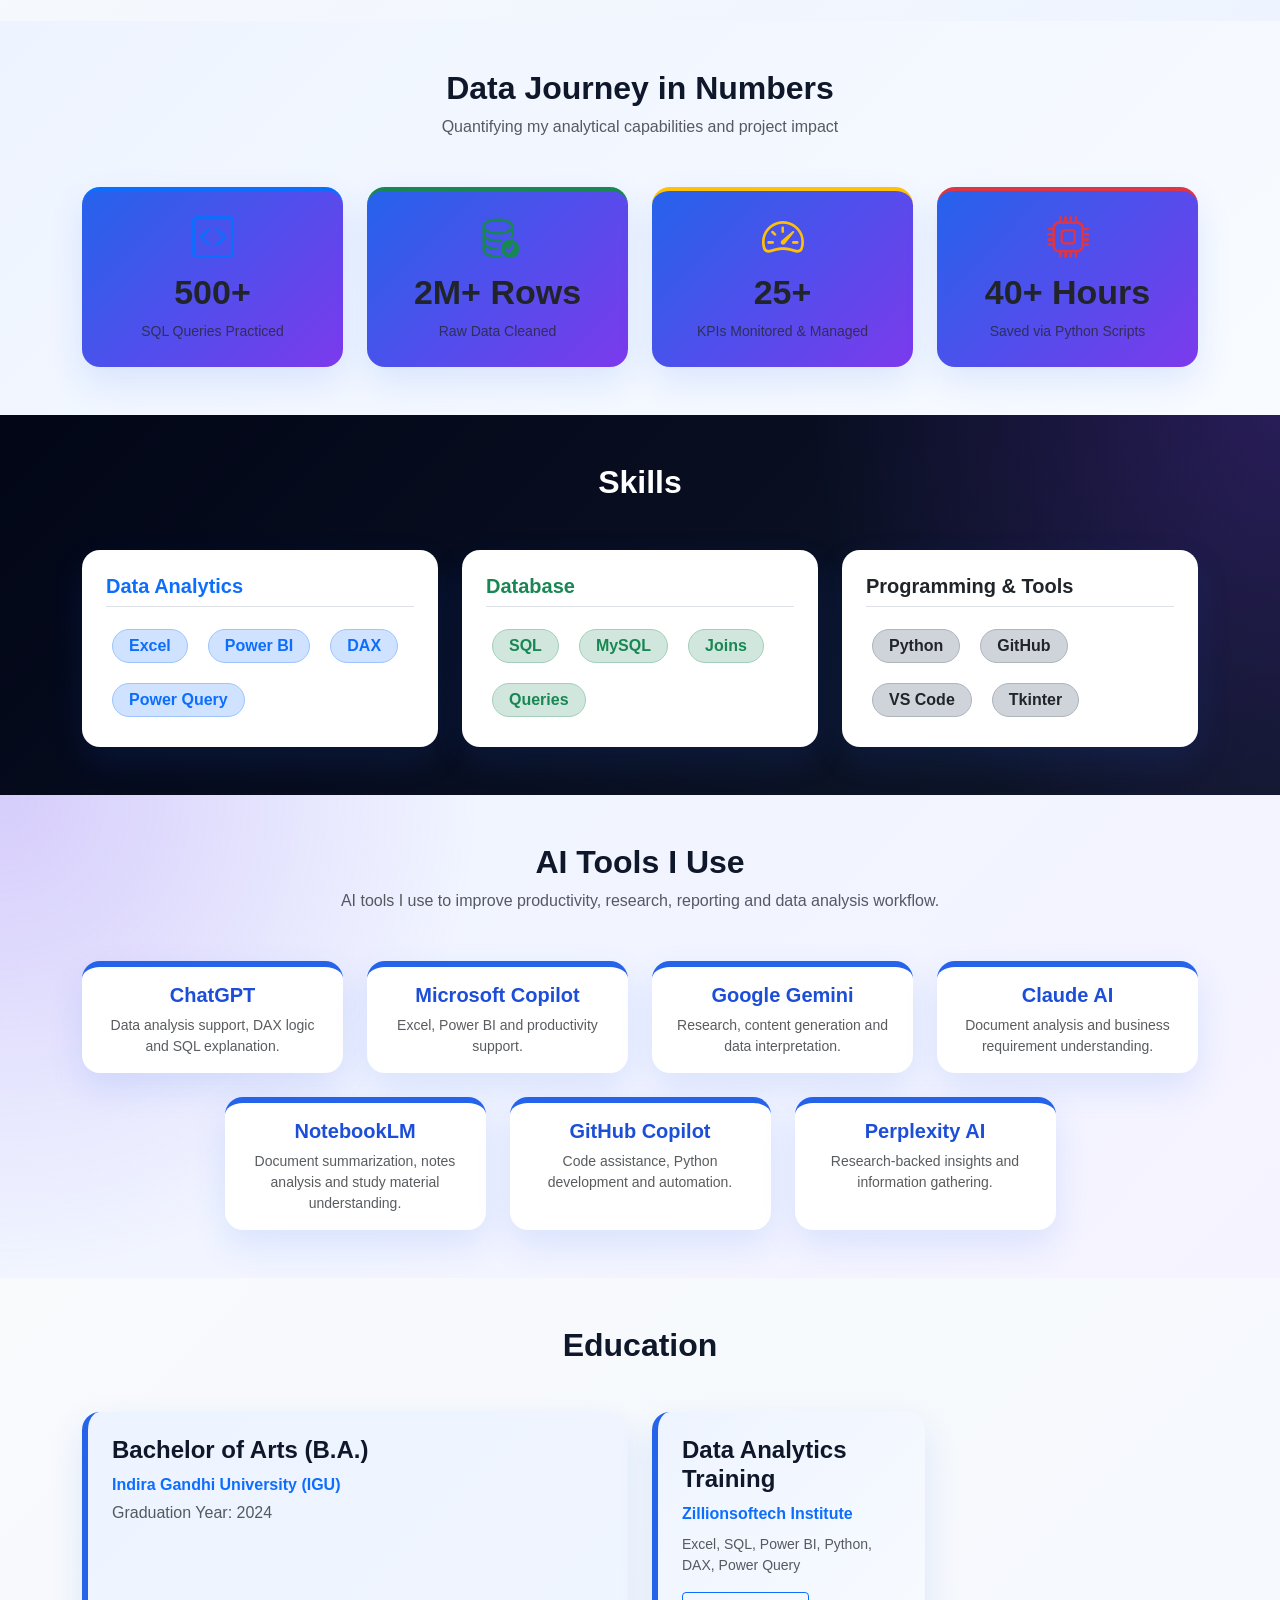
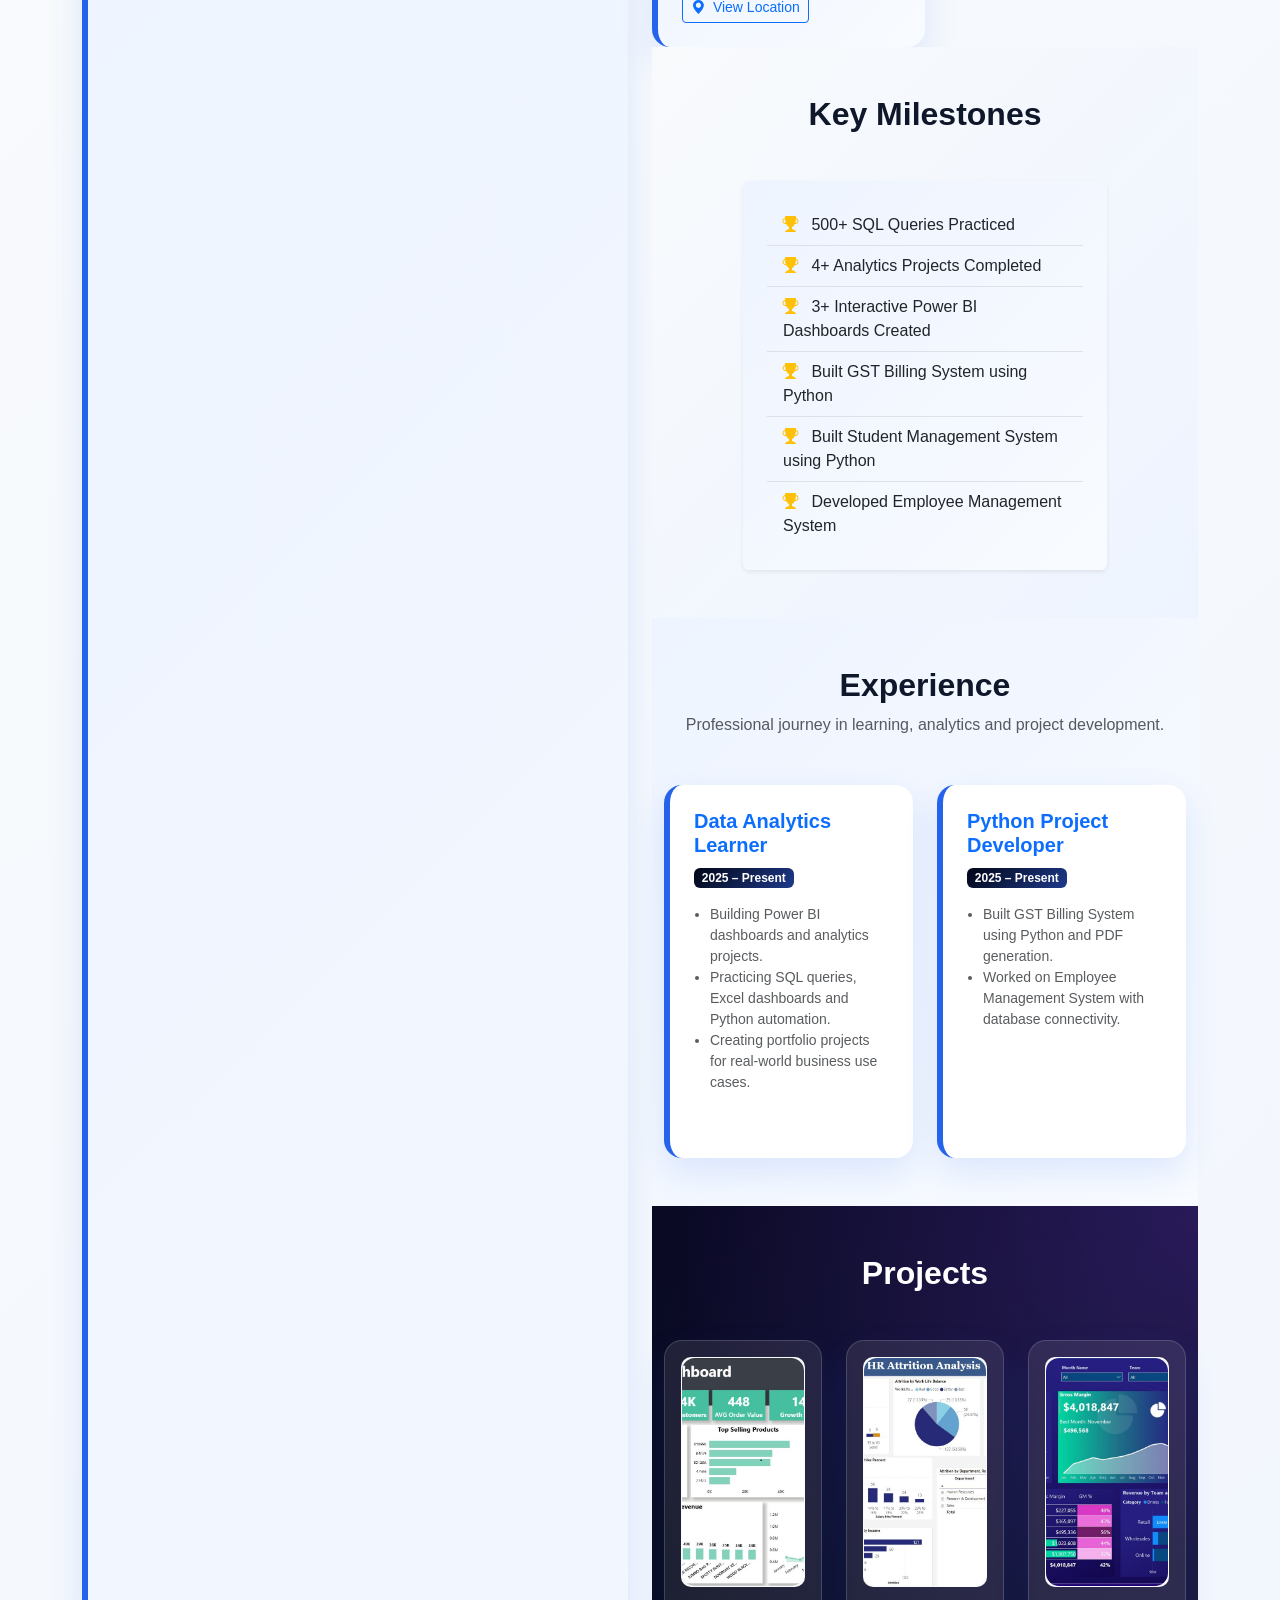
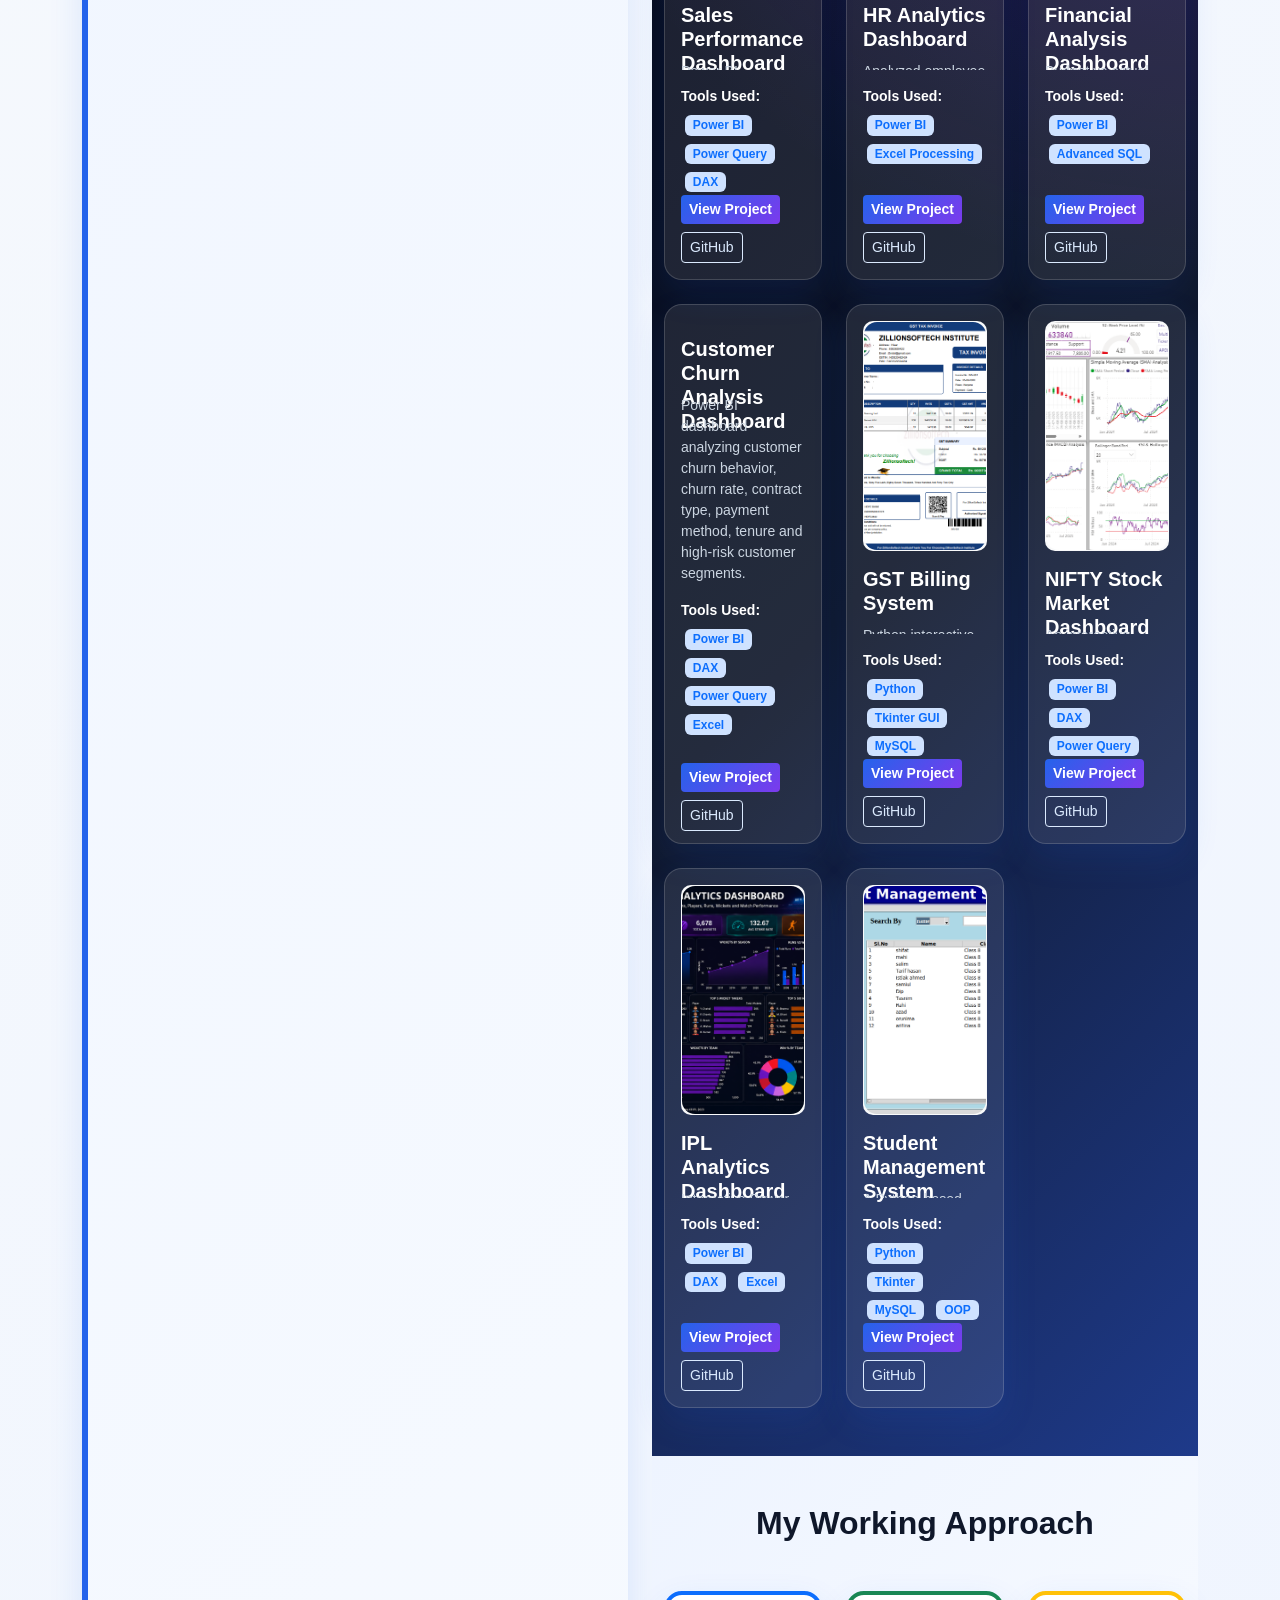
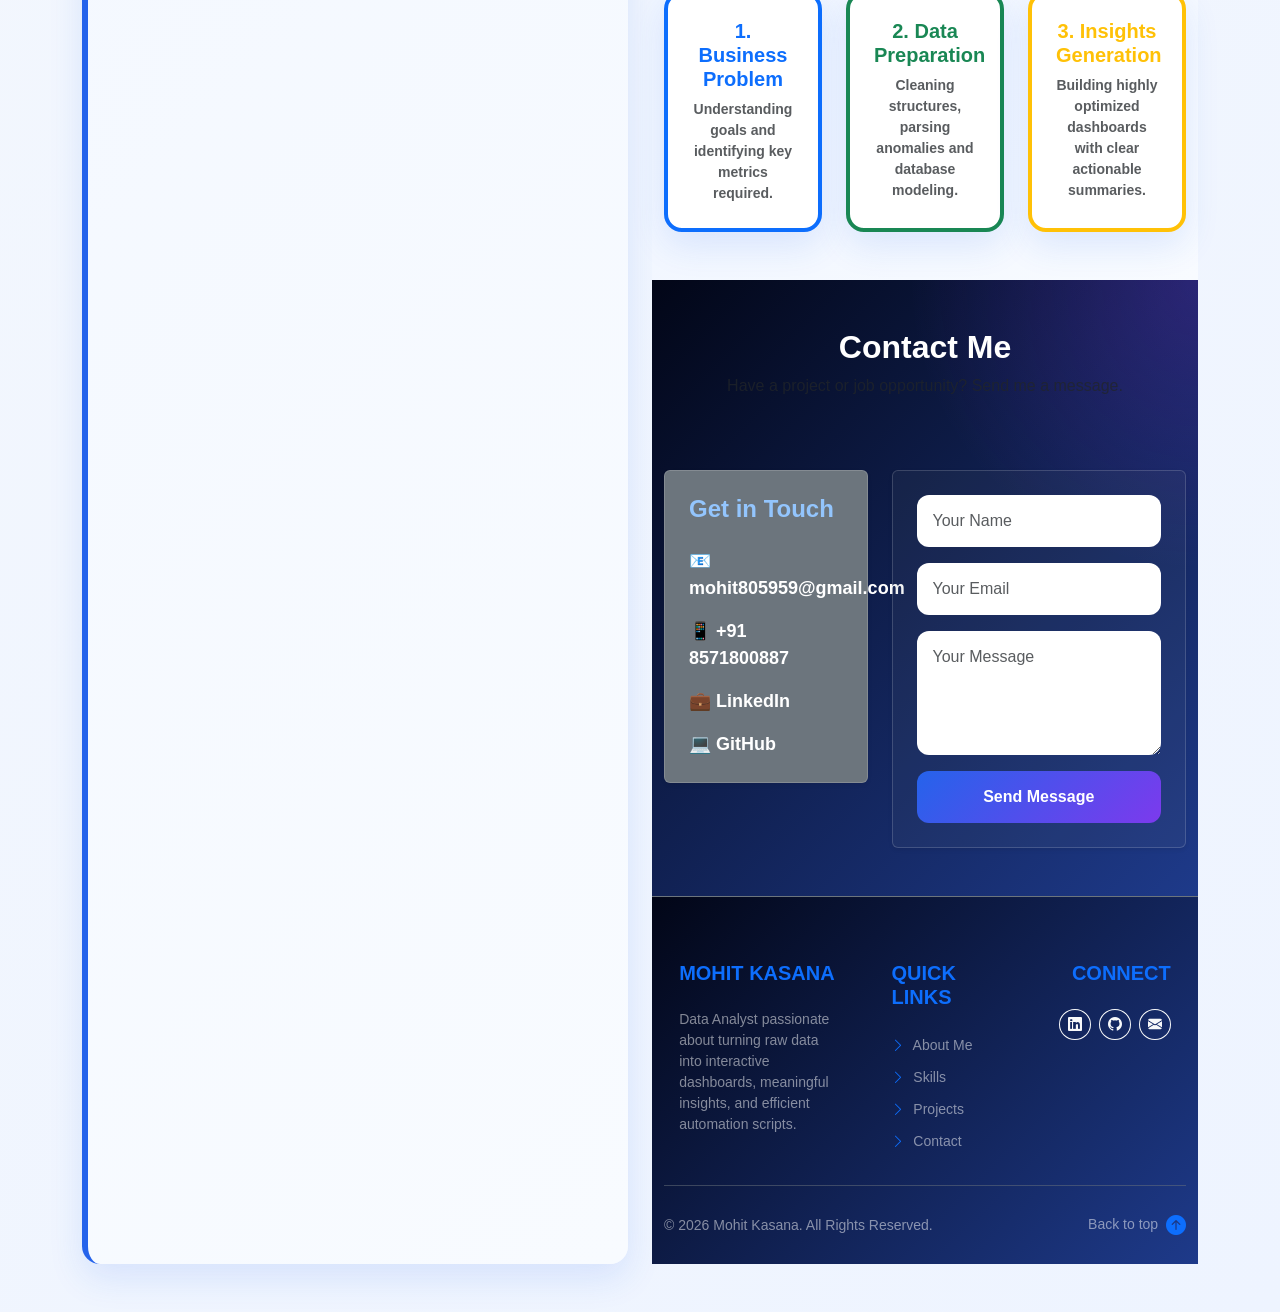
==== commit cd5440d8: "Update index.html" ====
--- a/index.html
+++ b/index.html
@@ -354,15 +354,26 @@
                 </div>
             </div>
             <div class="col-md-6">
-                <div class="education-card p-4 bg-light shadow-sm rounded h-100">
-                    <h4 class="fw-bold">Data Analytics Training</h4>
-                    <p class="text-primary mb-2"><strong>Zillionsoftech Institute</strong></p>
-                    <p class="small text-muted mb-0">Excel, SQL, Power BI, Python, DAX, Power Query</p>
-                </div>
-            </div>
-        </div>
-    </div>
-</section>
+                <div class="col-md-6">
+    <div class="education-card p-4 bg-light shadow-sm rounded h-100">
+        <h4 class="fw-bold">Data Analytics Training</h4>
+
+        <p class="text-primary mb-2">
+            <strong>Zillionsoftech Institute</strong>
+        </p>
+
+        <p class="small text-muted mb-2">
+            Excel, SQL, Power BI, Python, DAX, Power Query
+        </p>
+
+        <a href="https://www.zillionsoftech.com/" 
+           target="_blank" 
+           class="btn btn-outline-primary btn-sm mt-2">
+            <i class="bi bi-geo-alt-fill me-1"></i> View Location
+        </a>
+    </div>
+</div>
+                
 
 <!-- Key Milestones Section -->
 <section id="achievements" class="section py-5">
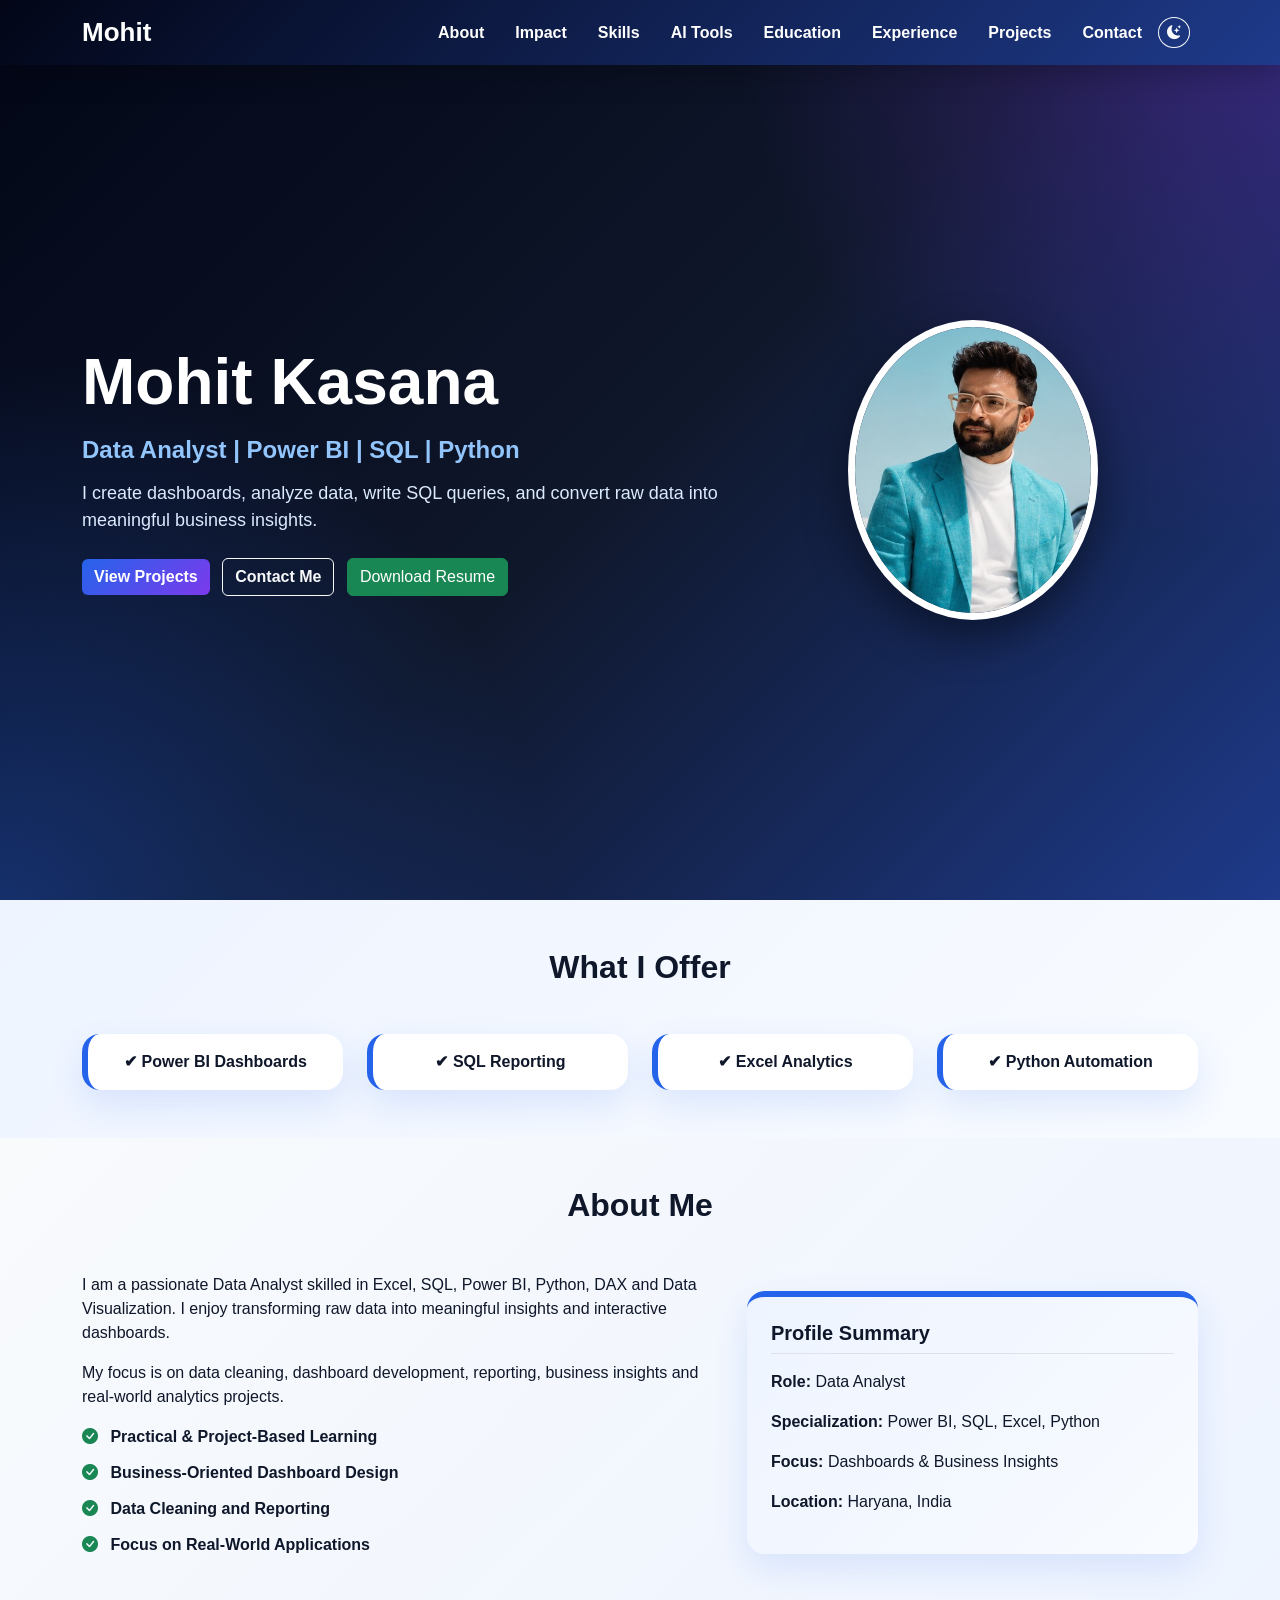
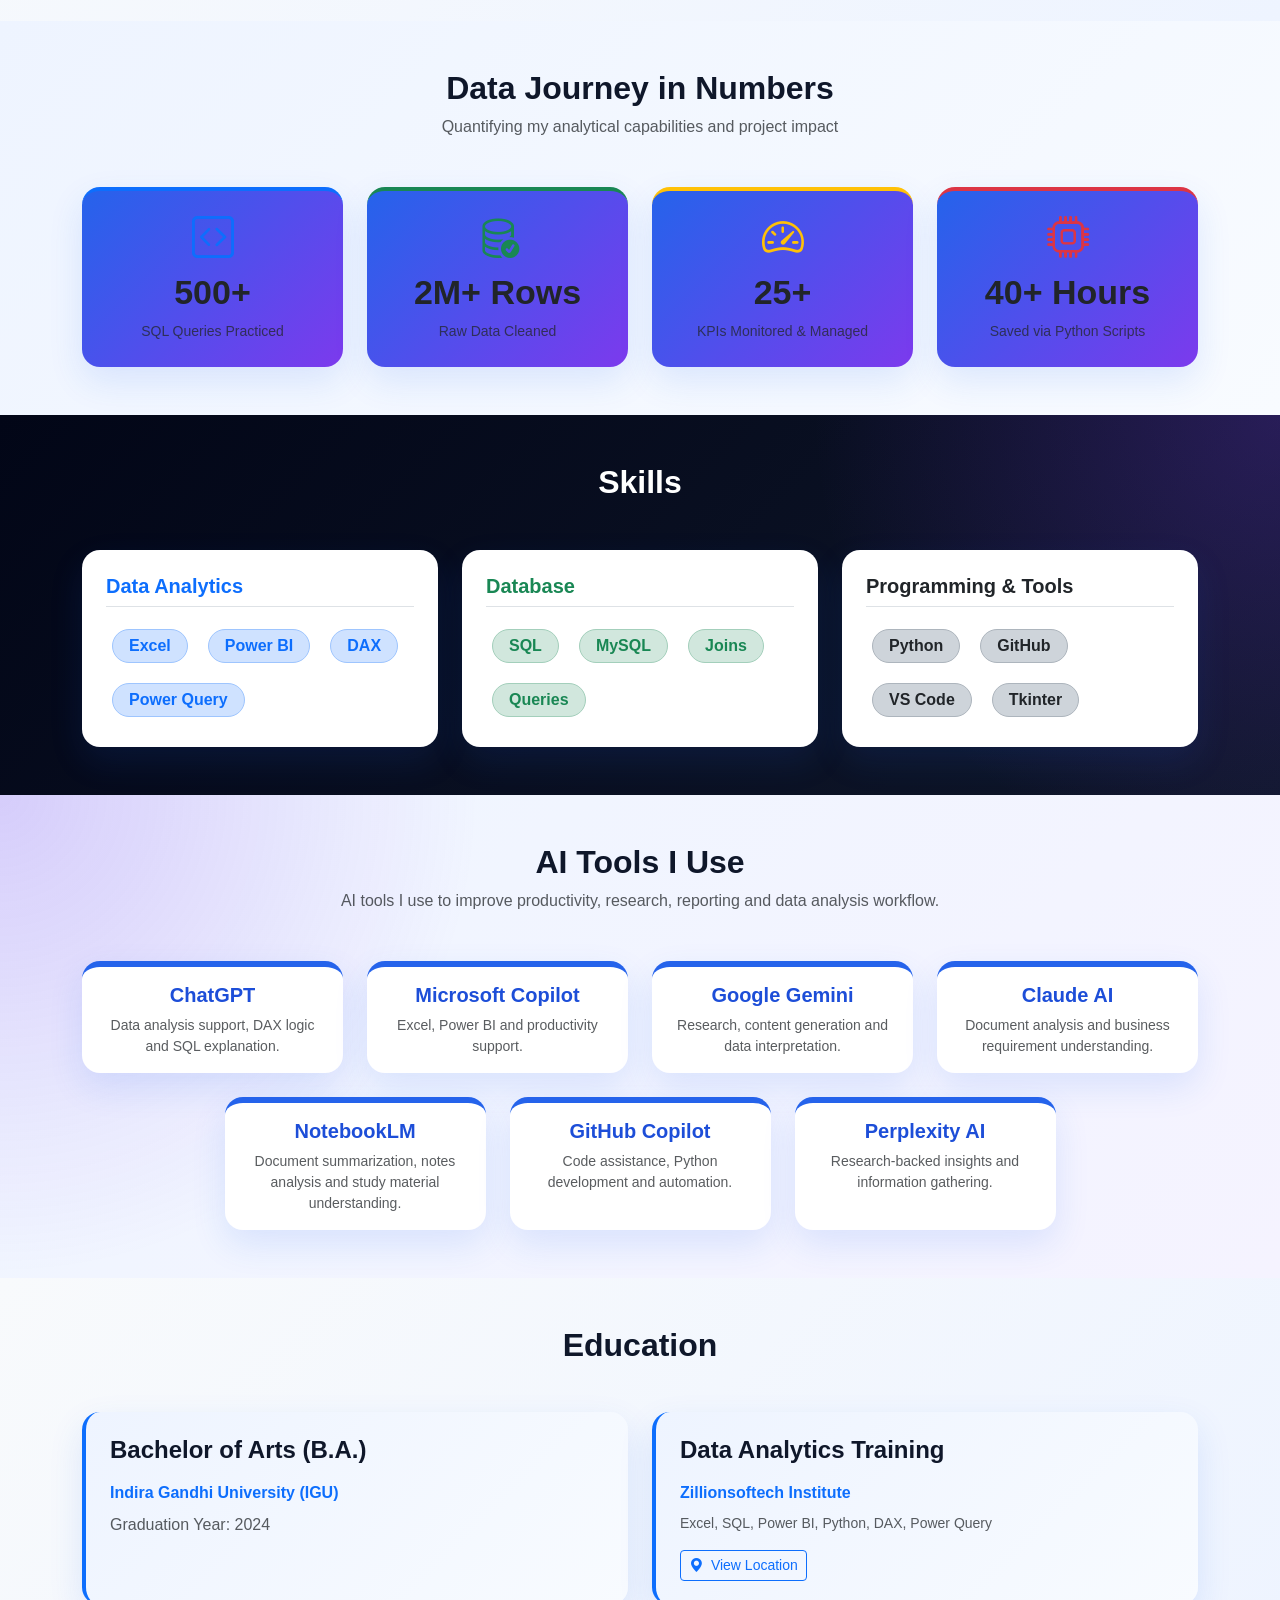
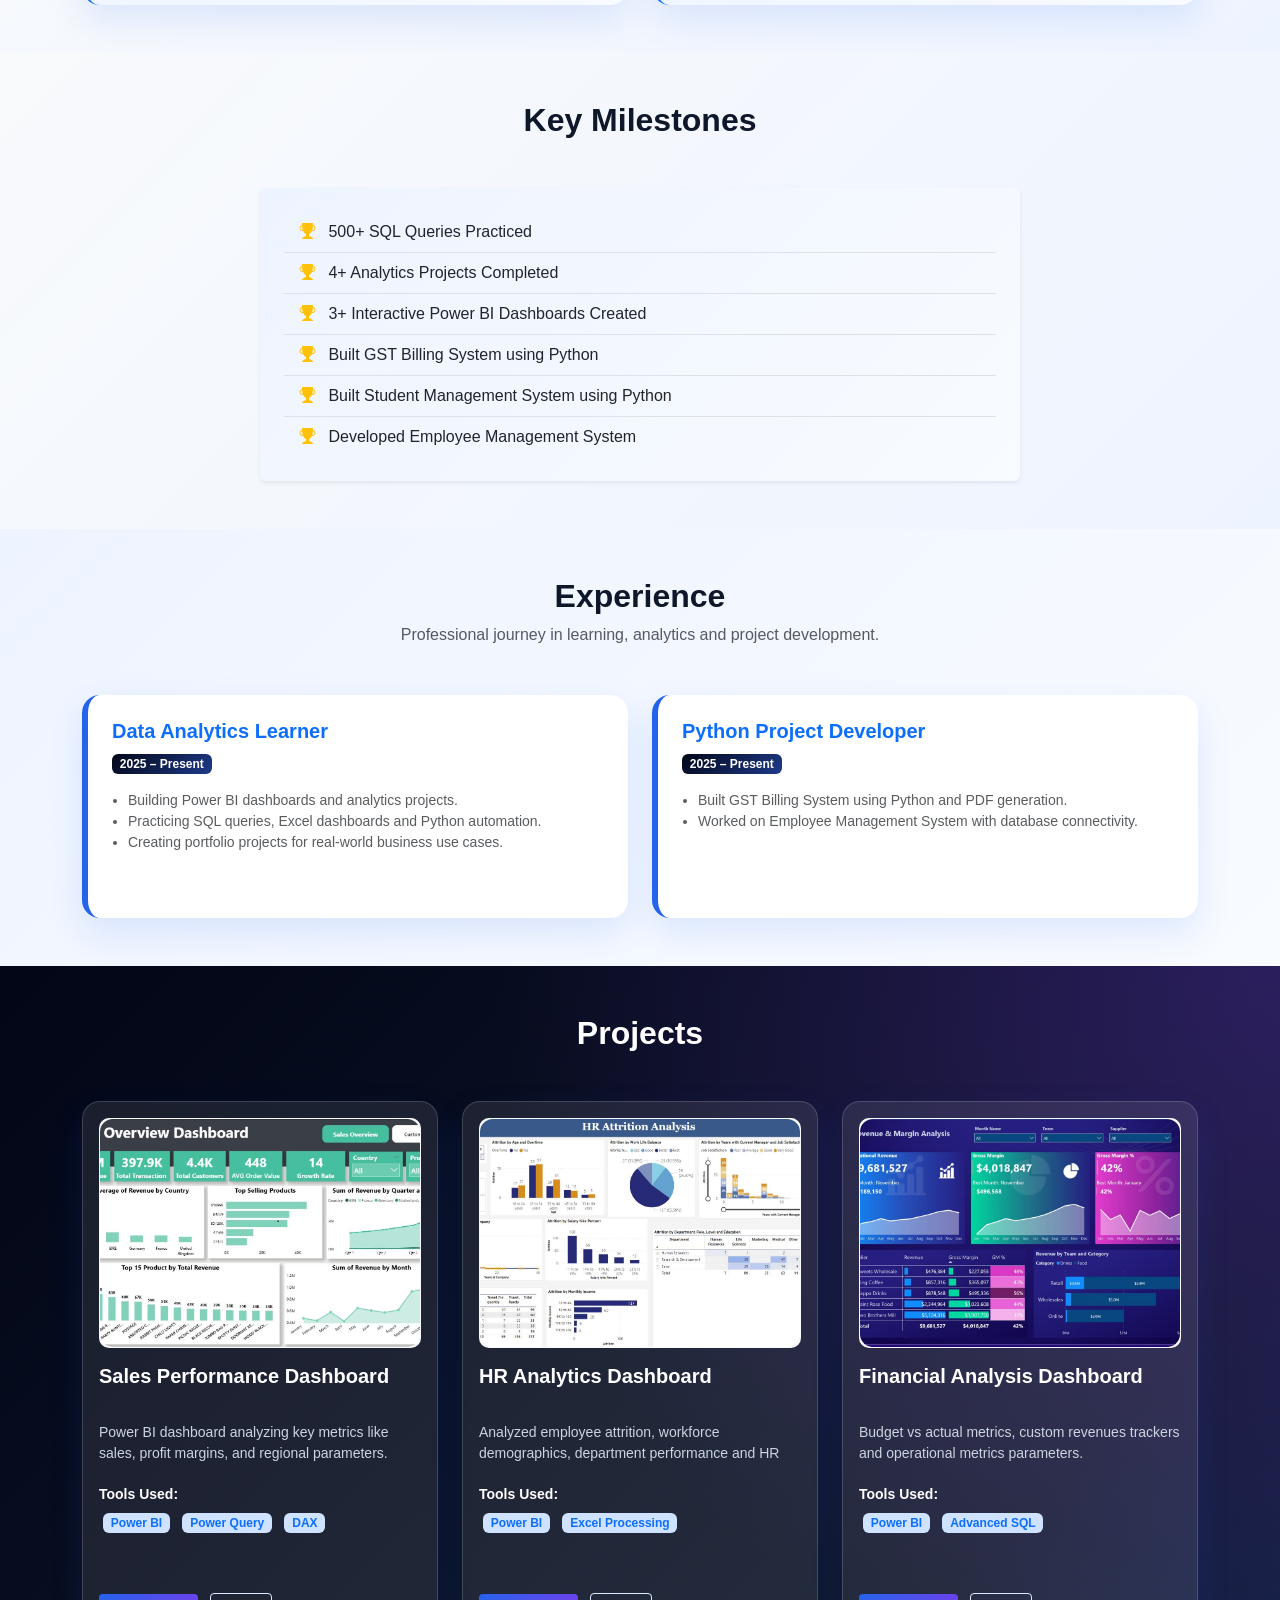
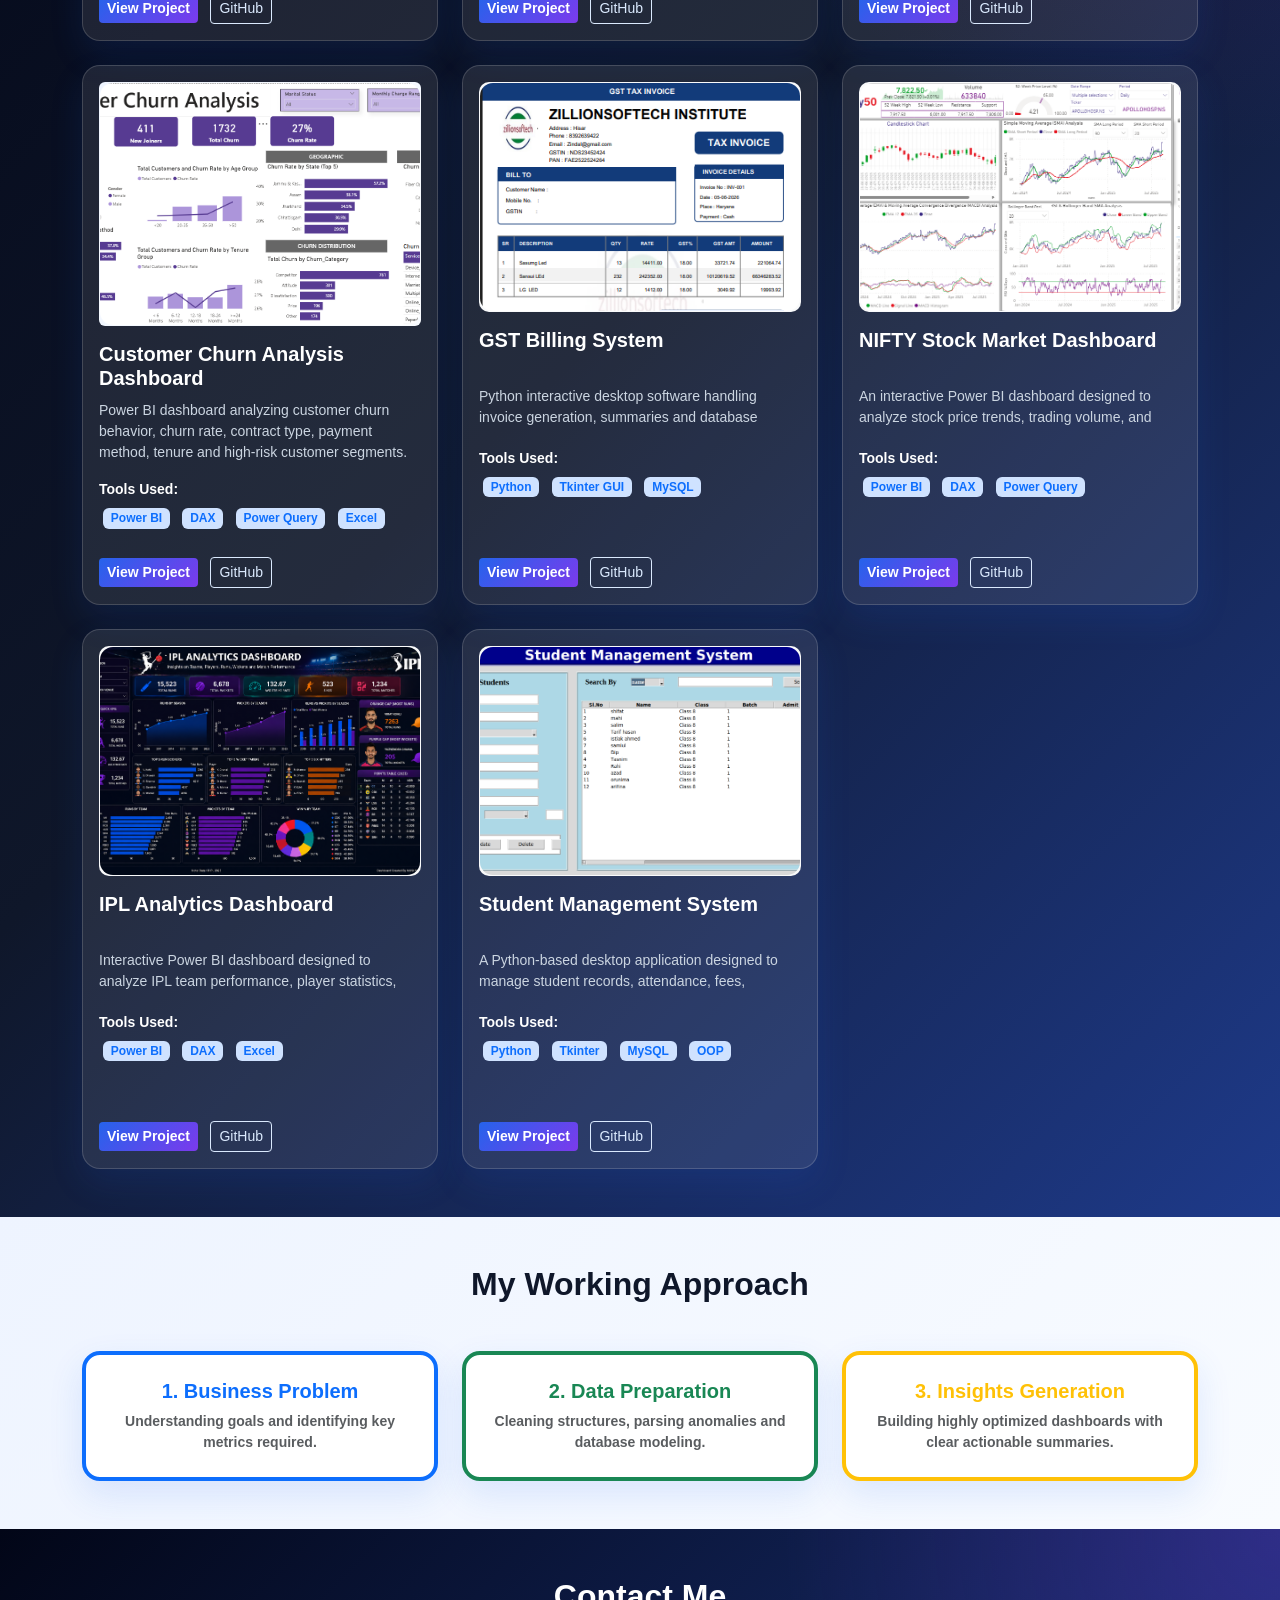
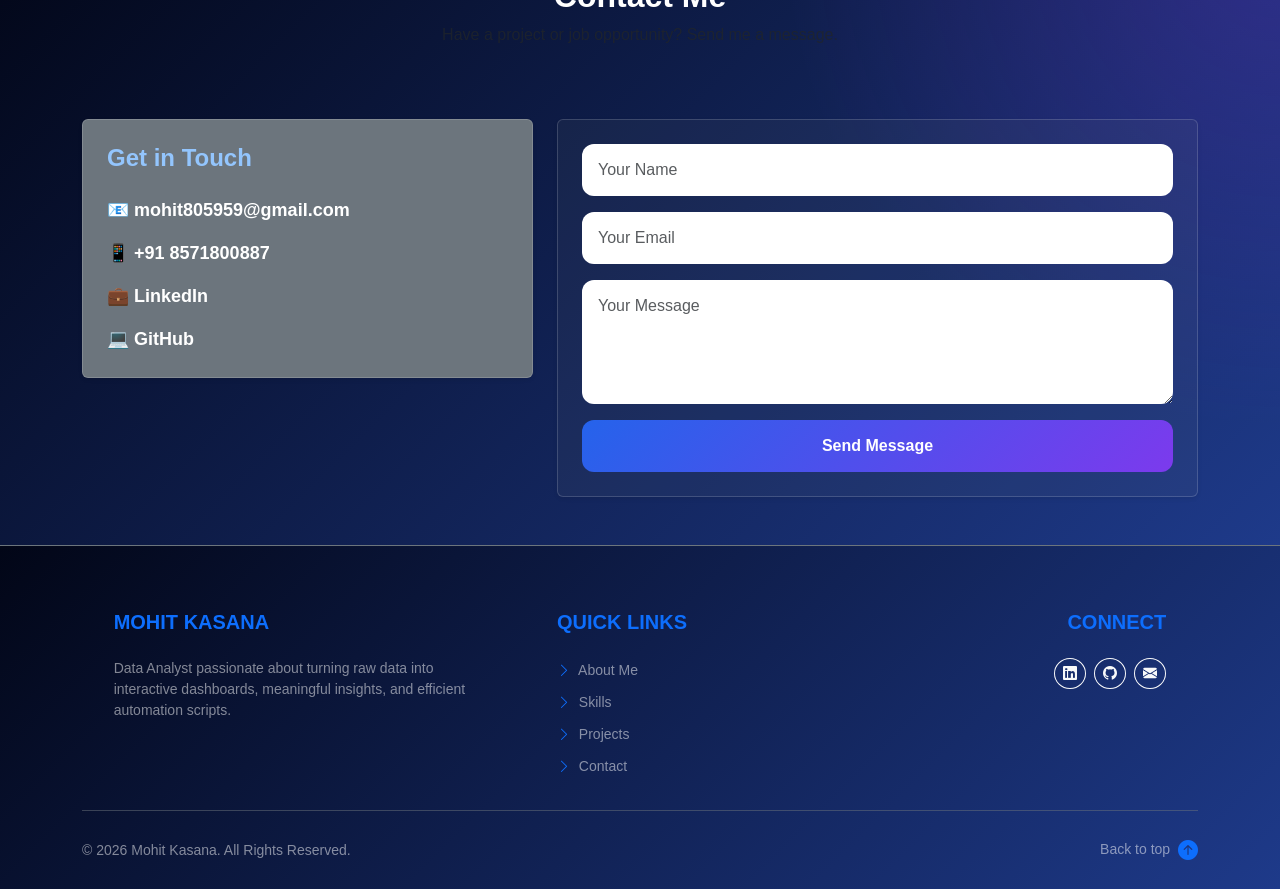
==== commit f96b117e: "Update index.html" ====
--- a/index.html
+++ b/index.html
@@ -345,36 +345,48 @@
 <section id="education" class="section py-5">
     <div class="container">
         <h2 class="text-center mb-5 fw-bold">Education</h2>
-        <div class="row g-4 justify-content-center">
+
+        <div class="row g-4 align-items-stretch">
+
+            <!-- Education Card 1 -->
             <div class="col-md-6">
-                <div class="education-card p-4 bg-light shadow-sm rounded h-100">
-                    <h4 class="fw-bold">Bachelor of Arts (B.A.)</h4>
-                    <p class="text-primary mb-1"><strong>Indira Gandhi University (IGU)</strong></p>
-                    <p class="text-muted mb-0">Graduation Year: 2024</p>
-                </div>
-            </div>
+                <div class="education-card p-4 bg-light shadow-sm rounded h-100 border-start border-primary border-4">
+                    <h4 class="fw-bold mb-3">Bachelor of Arts (B.A.)</h4>
+
+                    <p class="text-primary mb-2">
+                        <strong>Indira Gandhi University (IGU)</strong>
+                    </p>
+
+                    <p class="text-muted mb-0">
+                        Graduation Year: 2024
+                    </p>
+                </div>
+            </div>
+
+            <!-- Education Card 2 -->
             <div class="col-md-6">
-                <div class="col-md-6">
-    <div class="education-card p-4 bg-light shadow-sm rounded h-100">
-        <h4 class="fw-bold">Data Analytics Training</h4>
-
-        <p class="text-primary mb-2">
-            <strong>Zillionsoftech Institute</strong>
-        </p>
-
-        <p class="small text-muted mb-2">
-            Excel, SQL, Power BI, Python, DAX, Power Query
-        </p>
-
-        <a href="https://www.zillionsoftech.com/" 
-           target="_blank" 
-           class="btn btn-outline-primary btn-sm mt-2">
-            <i class="bi bi-geo-alt-fill me-1"></i> View Location
-        </a>
-    </div>
-</div>
-                
-
+                <div class="education-card p-4 bg-light shadow-sm rounded h-100 border-start border-primary border-4">
+                    <h4 class="fw-bold mb-3">Data Analytics Training</h4>
+
+                    <p class="text-primary mb-2">
+                        <strong>Zillionsoftech Institute</strong>
+                    </p>
+
+                    <p class="small text-muted mb-3">
+                        Excel, SQL, Power BI, Python, DAX, Power Query
+                    </p>
+
+                    <a href="https://www.zillionsoftech.com/" 
+                       target="_blank" 
+                       class="btn btn-outline-primary btn-sm">
+                        <i class="bi bi-geo-alt-fill me-1"></i> View Location
+                    </a>
+                </div>
+            </div>
+
+        </div>
+    </div>
+</section>
 <!-- Key Milestones Section -->
 <section id="achievements" class="section py-5">
     <div class="container">
